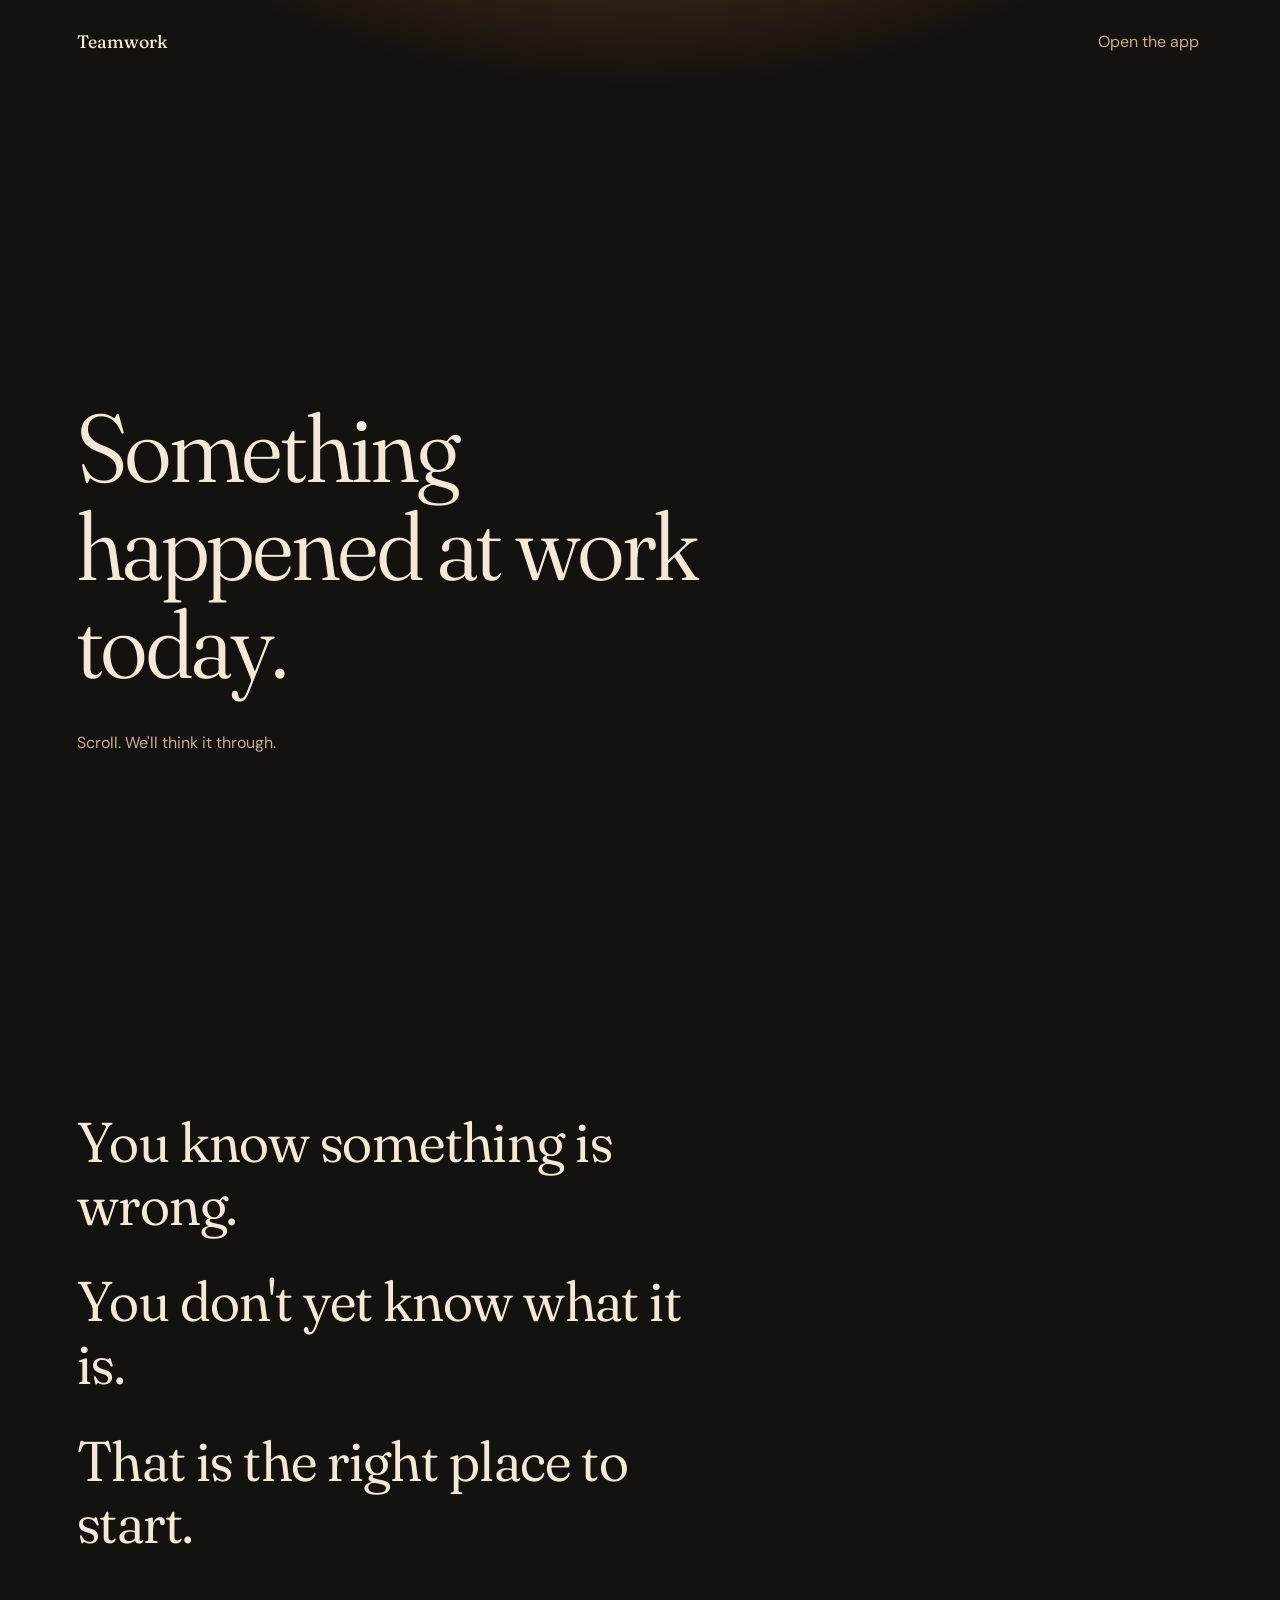
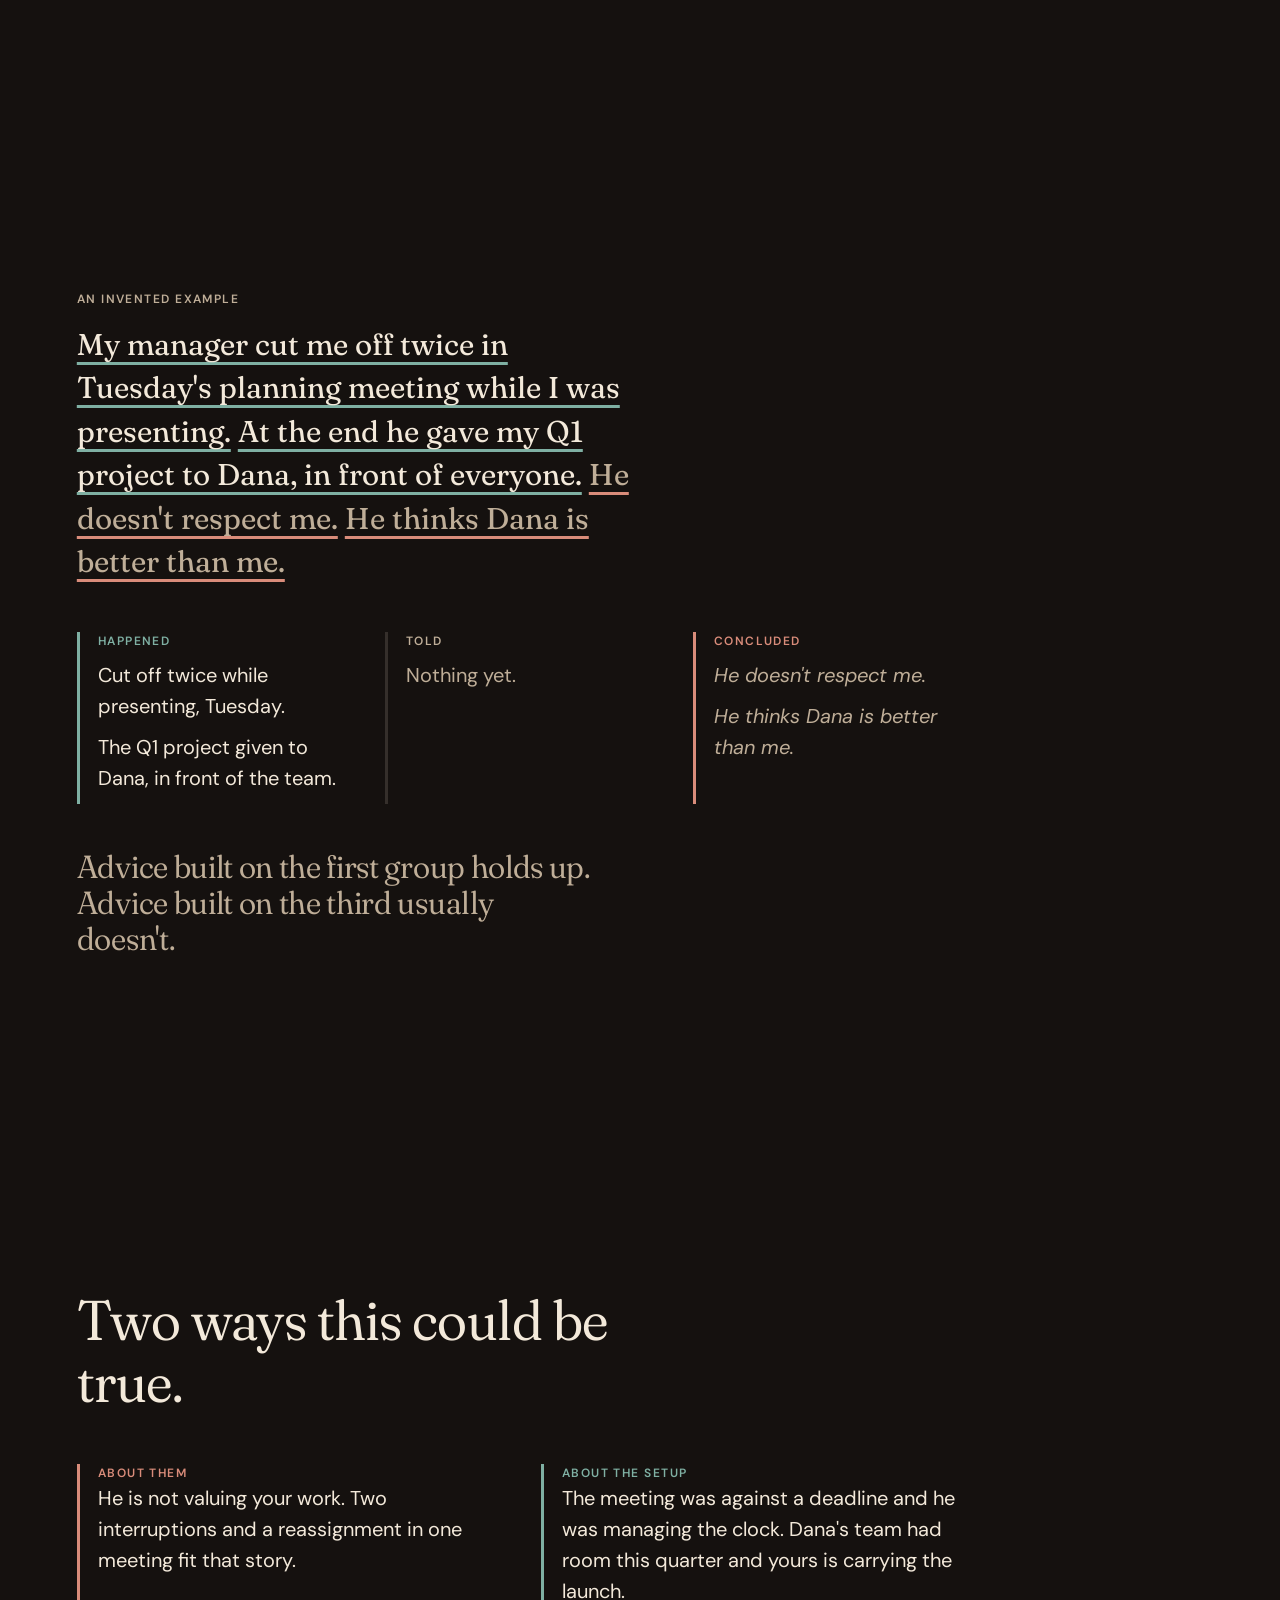
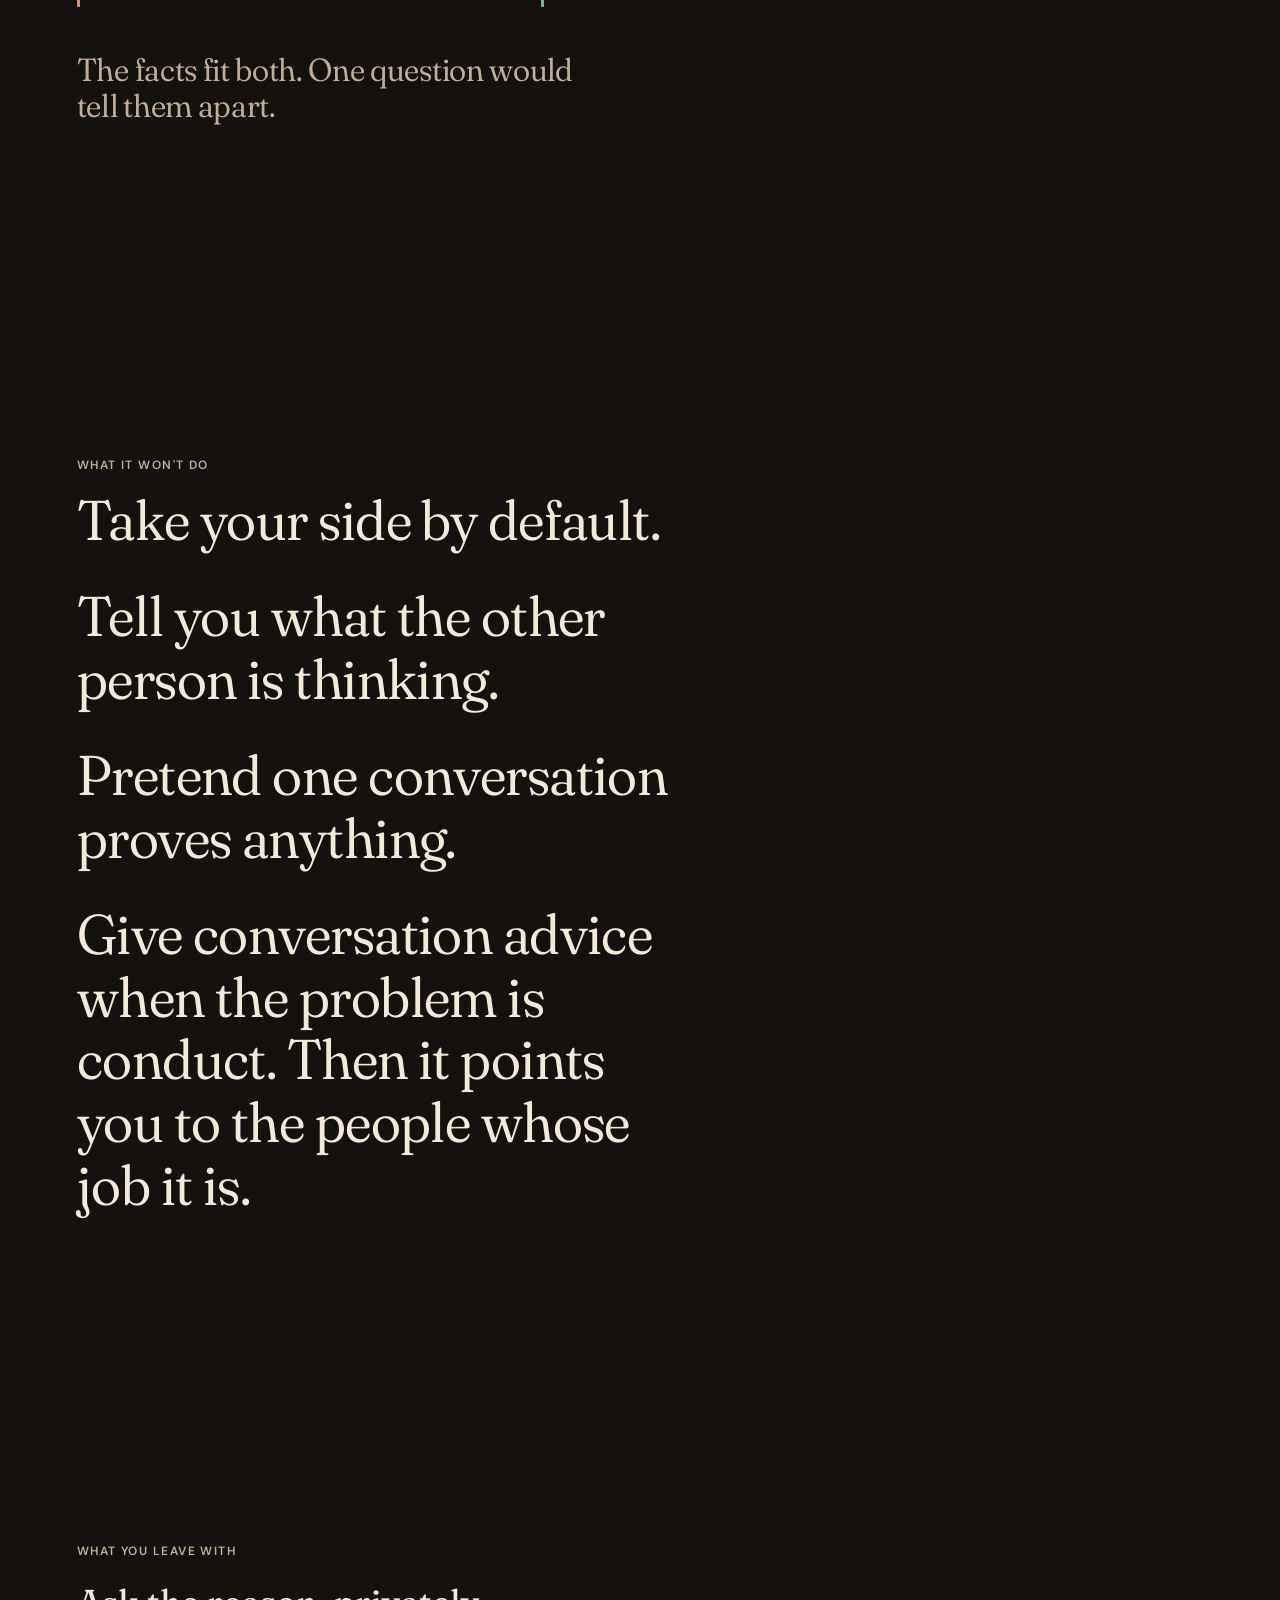
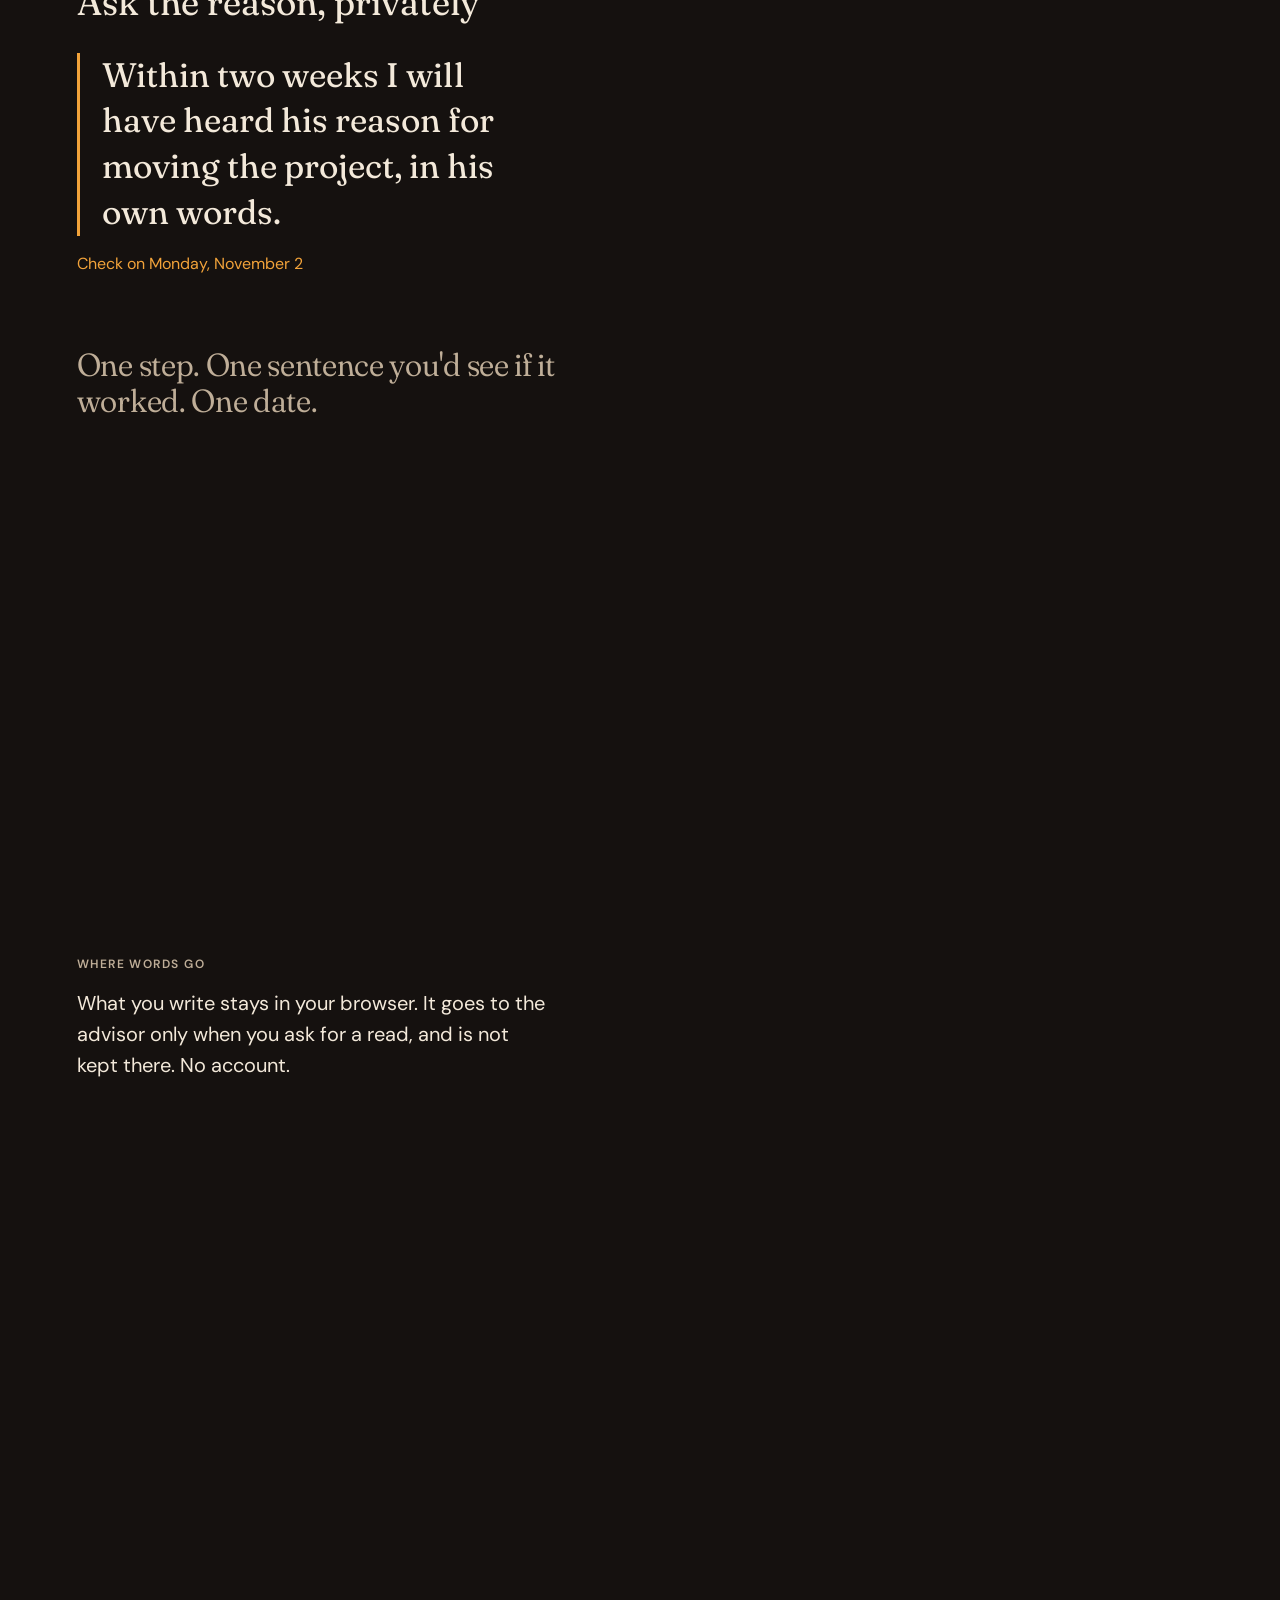
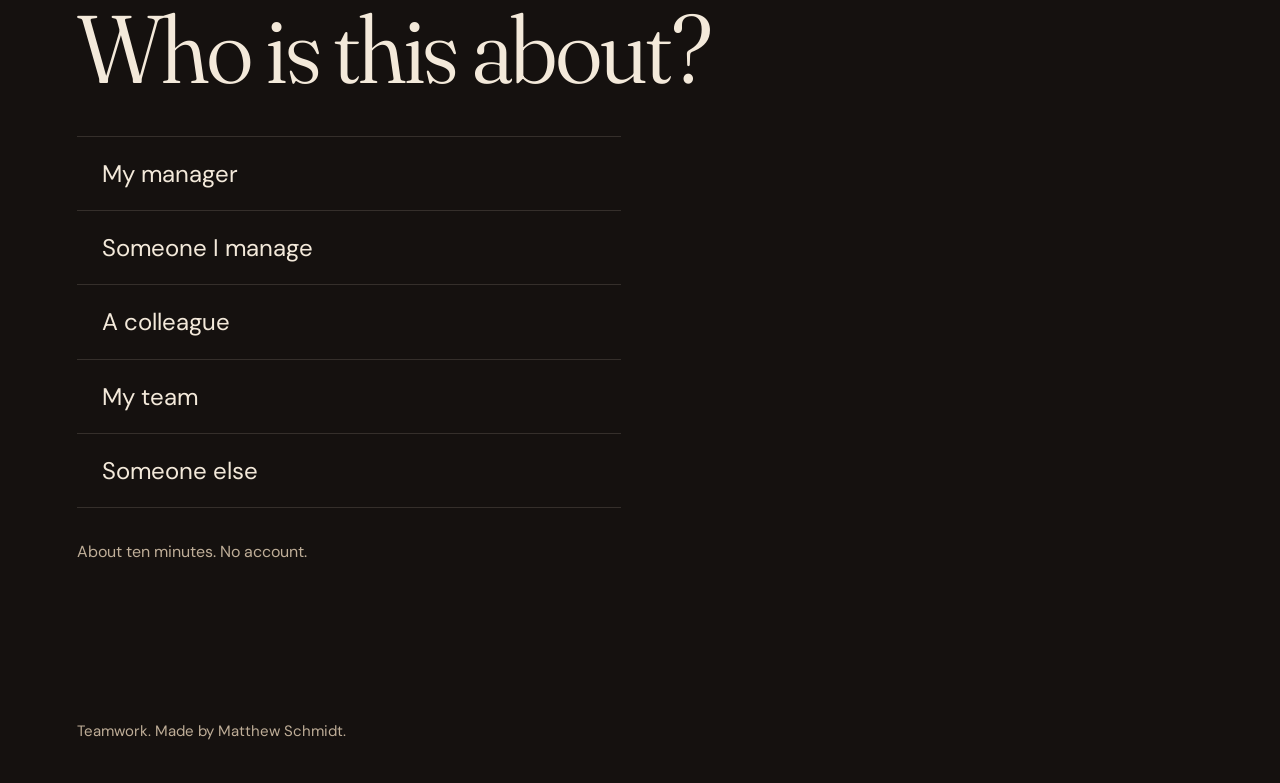
==== site/index.html @ 3b78315d "The site: a dark room, one lamp, and the light comes toward you site/index.html, css/site.css and js" ====
<!doctype html>
<html lang="en">
<head>
<meta charset="utf-8">
<meta name="viewport" content="width=device-width, initial-scale=1">
<title>Teamwork</title>
<meta name="description" content="Something happened at work today. Teamwork helps you see what happened as separate from what you concluded, hold two explanations, and leave with one step and one sentence to check later.">
<meta name="theme-color" content="#15110F">
<meta name="color-scheme" content="dark">
<link rel="canonical" href="https://teamwork-production.up.railway.app/">
<meta property="og:type" content="website">
<meta property="og:title" content="Teamwork">
<meta property="og:description" content="Think through a difficult situation with someone at work. One step, one sentence you'd see if it worked, one date.">
<meta property="og:site_name" content="Teamwork">
<meta name="twitter:card" content="summary">
<link rel="icon" href="/favicon.svg" type="image/svg+xml">
<link rel="preconnect" href="https://fonts.googleapis.com">
<link rel="preconnect" href="https://fonts.gstatic.com" crossorigin>
<link rel="stylesheet" href="https://fonts.googleapis.com/css2?family=Fraunces:ital,opsz,wght,SOFT@0,9..144,300..600,0..100;1,9..144,300..600,0..100&family=DM+Sans:opsz,wght@9..40,400..600&display=swap">
<link rel="stylesheet" href="/css/site.css">
<script type="application/ld+json">
{"@context":"https://schema.org","@type":"WebApplication","name":"Teamwork","applicationCategory":"BusinessApplication","operatingSystem":"Web","description":"An evidence-first advisor for difficult situations with people at work.","offers":{"@type":"Offer","price":"0","priceCurrency":"USD"}}
</script>
</head>
<body>
<div class="lamp" aria-hidden="true"></div>
<a class="skip" href="#start">Skip to the start</a>

<header class="top">
  <a class="mark" href="/">Teamwork</a>
  <a class="open" href="/app/">Open the app</a>
</header>

<main>
  <section class="scene arrival" id="arrival">
    <h1 class="big reveal">Something happened at work today.</h1>
    <p class="quiet reveal">Scroll. We'll think it through.</p>
  </section>

  <section class="scene named" aria-labelledby="named-1">
    <p class="line reveal" id="named-1">You know something is wrong.</p>
    <p class="line reveal">You don't yet know what it is.</p>
    <p class="line reveal">That is the right place to start.</p>
  </section>

  <section class="scene sort" id="sort" aria-labelledby="sort-label">
    <p class="label reveal" id="sort-label">An invented example</p>
    <p class="account reveal">
      <span class="s happened">My manager cut me off twice in Tuesday's planning meeting while I was presenting.</span>
      <span class="s happened">At the end he gave my Q1 project to Dana, in front of everyone.</span>
      <span class="s concluded">He doesn't respect me.</span>
      <span class="s concluded">He thinks Dana is better than me.</span>
    </p>
    <div class="blocks">
      <div class="block happened reveal">
        <p class="label sage">Happened</p>
        <p>Cut off twice while presenting, Tuesday.</p>
        <p>The Q1 project given to Dana, in front of the team.</p>
      </div>
      <div class="block told reveal">
        <p class="label">Told</p>
        <p class="muted">Nothing yet.</p>
      </div>
      <div class="block concluded reveal">
        <p class="label rose">Concluded</p>
        <p class="muted"><em>He doesn't respect me.</em></p>
        <p class="muted"><em>He thinks Dana is better than me.</em></p>
      </div>
    </div>
    <p class="line small reveal">Advice built on the first group holds up. Advice built on the third usually doesn't.</p>
  </section>

  <section class="scene two" aria-labelledby="two-title">
    <h2 class="line reveal" id="two-title">Two ways this could be true.</h2>
    <div class="panels">
      <div class="panel rose reveal">
        <p class="label rose">About them</p>
        <p>He is not valuing your work. Two interruptions and a reassignment in one meeting fit that story.</p>
      </div>
      <div class="panel sage reveal">
        <p class="label sage">About the setup</p>
        <p>The meeting was against a deadline and he was managing the clock. Dana's team had room this quarter and yours is carrying the launch.</p>
      </div>
    </div>
    <p class="line small reveal">The facts fit both. One question would tell them apart.</p>
  </section>

  <section class="scene wont" aria-labelledby="wont-title">
    <h2 class="label reveal" id="wont-title">What it won't do</h2>
    <p class="line reveal">Take your side by default.</p>
    <p class="line reveal">Tell you what the other person is thinking.</p>
    <p class="line reveal">Pretend one conversation proves anything.</p>
    <p class="line reveal">Give conversation advice when the problem is conduct. Then it points you to the people whose job it is.</p>
  </section>

  <section class="scene leave" aria-labelledby="leave-title">
    <h2 class="label reveal" id="leave-title">What you leave with</h2>
    <p class="step reveal">Ask the reason, privately</p>
    <blockquote class="quote reveal"><p>Within two weeks I will have heard his reason for moving the project, in his own words.</p></blockquote>
    <p class="date reveal">Check on Monday, November 2</p>
    <p class="line small reveal">One step. One sentence you'd see if it worked. One date.</p>
  </section>

  <section class="scene words" aria-labelledby="words-title">
    <h2 class="label reveal" id="words-title">Where words go</h2>
    <p class="body reveal">What you write stays in your browser. It goes to the advisor only when you ask for a read, and is not kept there. No account.</p>
  </section>

  <section class="scene start" id="start" aria-labelledby="start-title">
    <h2 class="big reveal" id="start-title">Who is this about?</h2>
    <ul class="rows reveal">
      <li><a class="row" href="/app/?who=manager">My manager</a></li>
      <li><a class="row" href="/app/?who=report">Someone I manage</a></li>
      <li><a class="row" href="/app/?who=colleague">A colleague</a></li>
      <li><a class="row" href="/app/?who=team">My team</a></li>
      <li><a class="row" href="/app/?who=other">Someone else</a></li>
    </ul>
    <p class="quiet reveal">About ten minutes. No account.</p>
  </section>
</main>

<footer class="foot">
  <p>Teamwork. Made by Matthew Schmidt.</p>
</footer>
<script src="/js/site.js" defer></script>
</body>
</html>
---- css/site.css ----
/* The Teamwork site. A dark room, one lamp, and the light comes toward you as you scroll. */

:root {
  --ground: #15110F;
  --text: #F3E9DA;
  --text-2: #BFAE98;
  --hair: rgba(243, 233, 218, 0.14);
  --amber: #F2A33A;
  --sage: #7FB0A3;
  --rose: #D98C7A;
  --pool: #3A2D22;
  --pool-alpha: rgba(242, 163, 58, 0.18);
  --serif: "Fraunces", "Iowan Old Style", "Palatino", Georgia, serif;
  --sans: "DM Sans", -apple-system, "Segoe UI", Helvetica, Arial, sans-serif;
  --gutter: clamp(20px, 6vw, 120px);
  --measure: 26ch;
  --ease: cubic-bezier(0.2, 0.7, 0.2, 1);
  --progress: 0; /* 0 at arrival, 1 at the start section; set by js/site.js */
}

* { box-sizing: border-box; }
html { background: var(--ground); scroll-behavior: smooth; -webkit-text-size-adjust: 100%; }
body { margin: 0; color: var(--text); background: var(--ground); font-family: var(--sans); font-size: 18px; line-height: 1.55; -webkit-font-smoothing: antialiased; }
@media (min-width: 60rem) { body { font-size: 20px; } }

/* The lamp. Size and warmth follow --progress. It switches on at load. */
.lamp {
  position: fixed; inset: 0; z-index: 0; pointer-events: none;
  background: radial-gradient(
    calc(52rem + 60rem * var(--progress)) calc(30rem + 34rem * var(--progress)) at 50% calc(-16rem + 4rem * var(--progress)),
    var(--pool) 0%, var(--pool-alpha) 40%, transparent 72%);
  opacity: 0; animation: switch-on 1600ms var(--ease) 200ms forwards;
}
@keyframes switch-on { to { opacity: 1; } }

.skip { position: absolute; left: -999px; top: 16px; background: var(--text); color: var(--ground); padding: 8px 16px; border-radius: 6px; z-index: 10; }
.skip:focus { left: 16px; }

.top { position: absolute; top: 0; left: 0; right: 0; z-index: 2; display: flex; justify-content: space-between; align-items: center; padding: 20px var(--gutter); }
.mark { font-family: var(--serif); font-variation-settings: "opsz" 36, "SOFT" 50; font-weight: 450; font-size: 18px; color: var(--text); text-decoration: none; }
.open { color: var(--text-2); text-decoration: none; font-size: 16px; min-height: 44px; display: inline-flex; align-items: center; padding: 0 4px; }
.open:hover { color: var(--amber); }
:is(a, button):focus-visible { outline: 2px solid var(--amber); outline-offset: 4px; }

main { position: relative; z-index: 1; }
.scene { min-height: 92vh; display: flex; flex-direction: column; justify-content: center; padding: 18vh var(--gutter) 10vh; }
.arrival { min-height: 100vh; justify-content: flex-end; padding-bottom: 16vh; }
.start { min-height: 100vh; }

/* Type: the big line, the section line, the account, the body. */
.big { font-family: var(--serif); font-variation-settings: "opsz" 144, "SOFT" 50; font-weight: 340; font-size: clamp(44px, 9vw, 96px); line-height: 1.02; letter-spacing: -0.015em; margin: 0 0 0.4em; max-width: 12ch; }
.line { font-family: var(--serif); font-variation-settings: "opsz" 72, "SOFT" 50; font-weight: 360; font-size: clamp(30px, 4.6vw, 56px); line-height: 1.12; letter-spacing: -0.01em; margin: 0 0 0.6em; max-width: 18ch; }
h2.line { margin-bottom: 0.9em; }
.line.small { font-size: clamp(22px, 2.6vw, 32px); color: var(--text-2); margin-top: 1.4em; max-width: 26ch; }
.label { font-family: var(--sans); font-size: 12px; letter-spacing: 0.12em; text-transform: uppercase; font-weight: 600; color: var(--text-2); margin: 0 0 1.2em; }
.label.sage { color: var(--sage); } .label.rose { color: var(--rose); }
.quiet { color: var(--text-2); font-size: 16px; margin: 0; }
.body { max-width: 34ch; margin: 0; color: var(--text); }
.muted { color: var(--text-2); }

/* The set piece: the account, then its sentences take their colour, then the blocks. */
.account { font-family: var(--serif); font-variation-settings: "opsz" 36, "SOFT" 50; font-size: clamp(22px, 2.8vw, 30px); line-height: 1.45; max-width: 30ch; margin: 0 0 1.6em; }
.account .s { text-decoration: underline; text-decoration-thickness: 3px; text-underline-offset: 7px; text-decoration-color: transparent; transition: text-decoration-color 400ms var(--ease), color 400ms var(--ease); }
.sort.lit .s.happened { text-decoration-color: var(--sage); }
.sort.lit .s.concluded { text-decoration-color: var(--rose); color: var(--text-2); }
.sort.lit .s:nth-child(1) { transition-delay: 100ms; } .sort.lit .s:nth-child(2) { transition-delay: 260ms; }
.sort.lit .s:nth-child(3) { transition-delay: 420ms; } .sort.lit .s:nth-child(4) { transition-delay: 580ms; }
.blocks { display: grid; gap: 28px; grid-template-columns: 1fr; max-width: 56rem; }
@media (min-width: 60rem) { .blocks { grid-template-columns: 1fr 1fr 1fr; } }
.block { border-left: 3px solid var(--hair); padding-left: 18px; }
.block.happened { border-left-color: var(--sage); } .block.concluded { border-left-color: var(--rose); }
.block p { margin: 0 0 0.5em; }
.block .label { margin-bottom: 0.8em; }
.blocks .reveal { transition-delay: 900ms; }
.blocks .reveal:nth-child(2) { transition-delay: 1050ms; } .blocks .reveal:nth-child(3) { transition-delay: 1200ms; }

/* Two readings */
.panels { display: grid; gap: 32px; grid-template-columns: 1fr; max-width: 56rem; }
@media (min-width: 60rem) { .panels { grid-template-columns: 1fr 1fr; } }
.panel { border-left: 3px solid var(--hair); padding-left: 18px; }
.panel.sage { border-left-color: var(--sage); } .panel.rose { border-left-color: var(--rose); }
.panel p { margin: 0; max-width: 30ch; }
.panels .reveal:nth-child(2) { transition-delay: 180ms; }

/* What you leave with */
.step { font-family: var(--serif); font-variation-settings: "opsz" 48, "SOFT" 50; font-size: clamp(26px, 3.2vw, 36px); margin: 0 0 0.6em; }
.quote { margin: 0 0 0.8em; padding-left: 22px; border-left: 3px solid var(--amber); max-width: 30ch; }
.quote p { font-family: var(--serif); font-variation-settings: "opsz" 36, "SOFT" 50; font-size: clamp(24px, 3vw, 34px); line-height: 1.35; margin: 0; }
.date { color: var(--amber); font-size: 16px; margin: 0 0 1.6em; }

/* The start: the app's first question, with the answers as the way in. */
.rows { list-style: none; margin: 0 0 32px; padding: 0; max-width: 34rem; border-top: 1px solid var(--hair); }
.row { display: flex; align-items: center; gap: 16px; padding: 18px 0; min-height: 60px; border-bottom: 1px solid var(--hair); color: var(--text); text-decoration: none; font-size: clamp(19px, 2.2vw, 24px); transition: color 220ms var(--ease); }
.row::before { content: ""; width: 9px; height: 9px; border-radius: 50%; background: transparent; flex: 0 0 9px; transition: background 220ms var(--ease); }
.row:hover::before, .row:focus-visible::before { background: var(--amber); }
.row:hover { color: var(--amber); }

.foot { position: relative; z-index: 1; padding: 24px var(--gutter) 40px; color: var(--text-2); font-size: 15px; }
.foot p { margin: 0; }

/* Reveals: lines arrive as they enter view. Without JavaScript, everything is simply visible. */
.js .reveal { opacity: 0; transform: translateY(14px); transition: opacity 600ms var(--ease), transform 600ms var(--ease); }
.js .reveal.in { opacity: 1; transform: none; }
.js .named .reveal:nth-child(2) { transition-delay: 90ms; } .js .named .reveal:nth-child(3) { transition-delay: 180ms; }
.js .wont .reveal:nth-child(3) { transition-delay: 90ms; } .js .wont .reveal:nth-child(4) { transition-delay: 180ms; } .js .wont .reveal:nth-child(5) { transition-delay: 270ms; }

@media (prefers-reduced-motion: reduce) {
  html { scroll-behavior: auto; }
  .lamp { animation: none; opacity: 1; --progress: 0.6; }
  .js .reveal { opacity: 1; transform: none; transition: none; }
  .account .s { transition: none; }
  .sort .s.happened { text-decoration-color: var(--sage); }
  .sort .s.concluded { text-decoration-color: var(--rose); color: var(--text-2); }
}
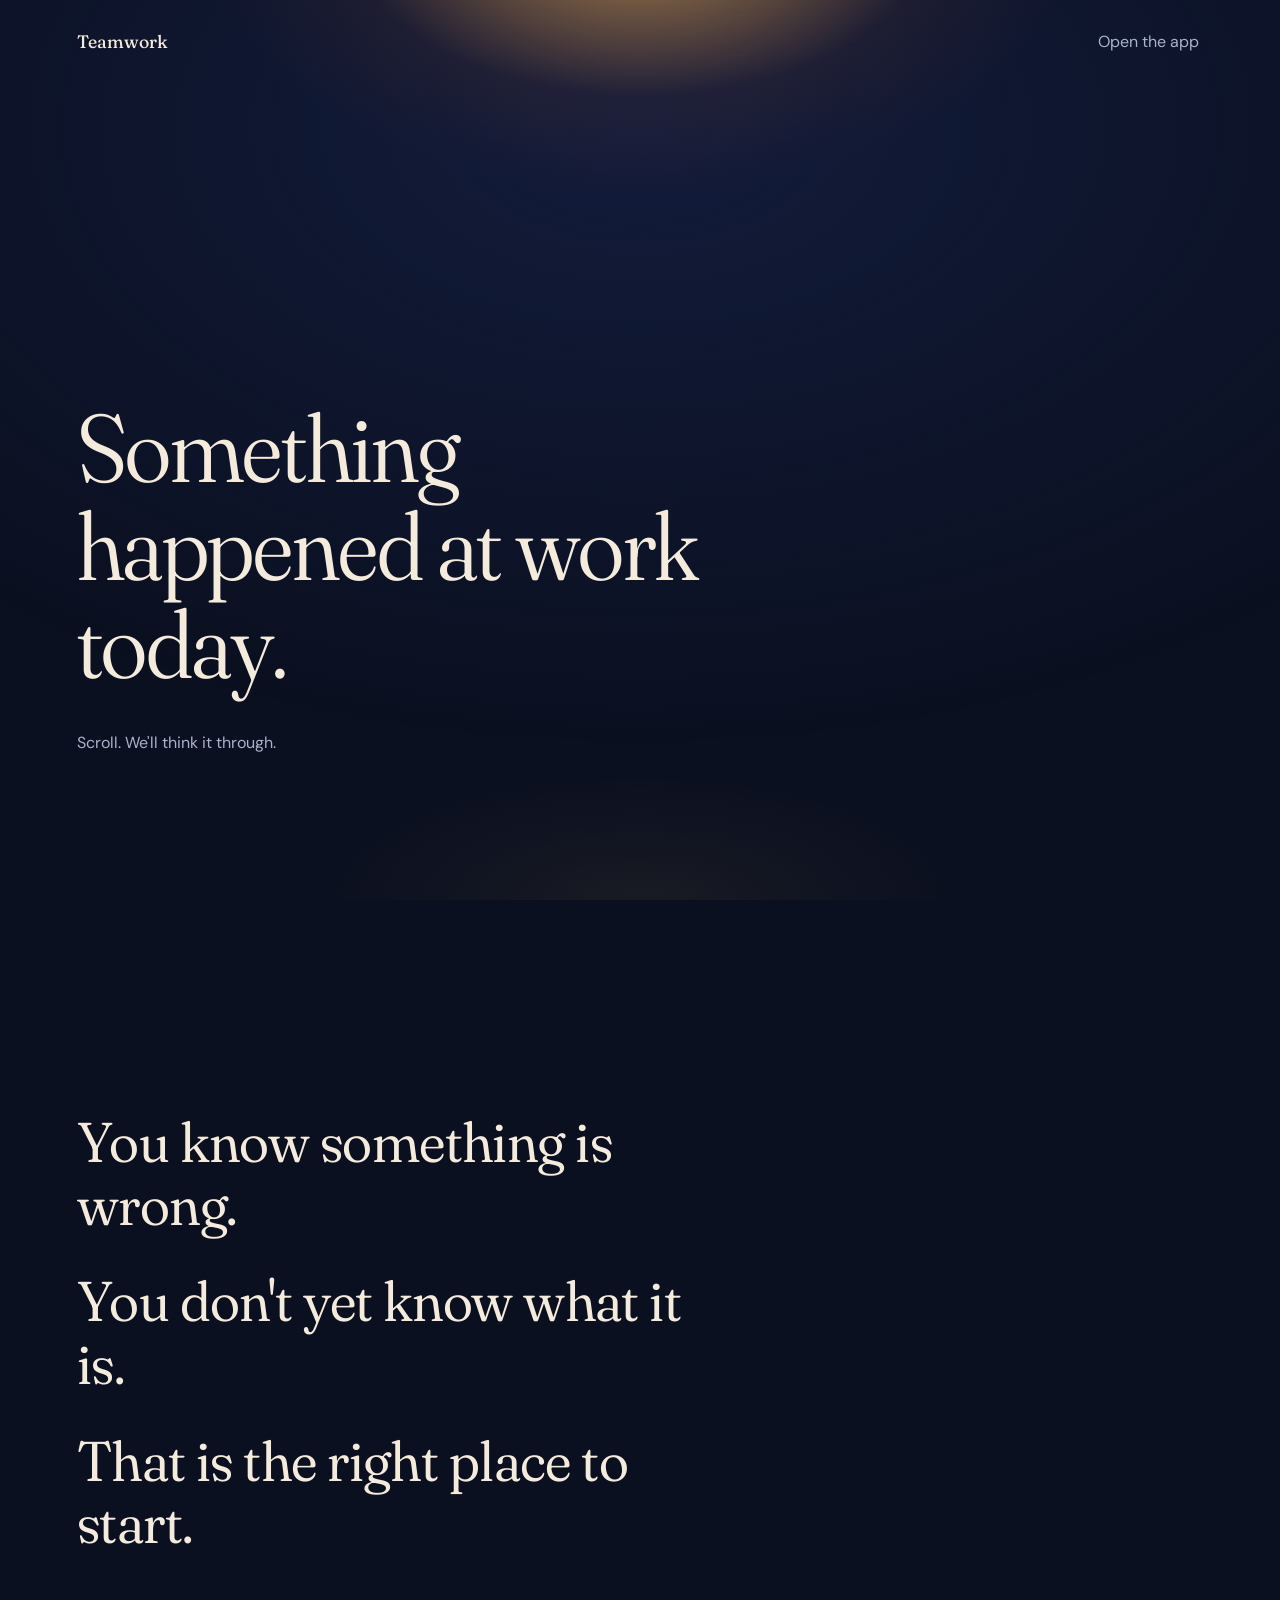
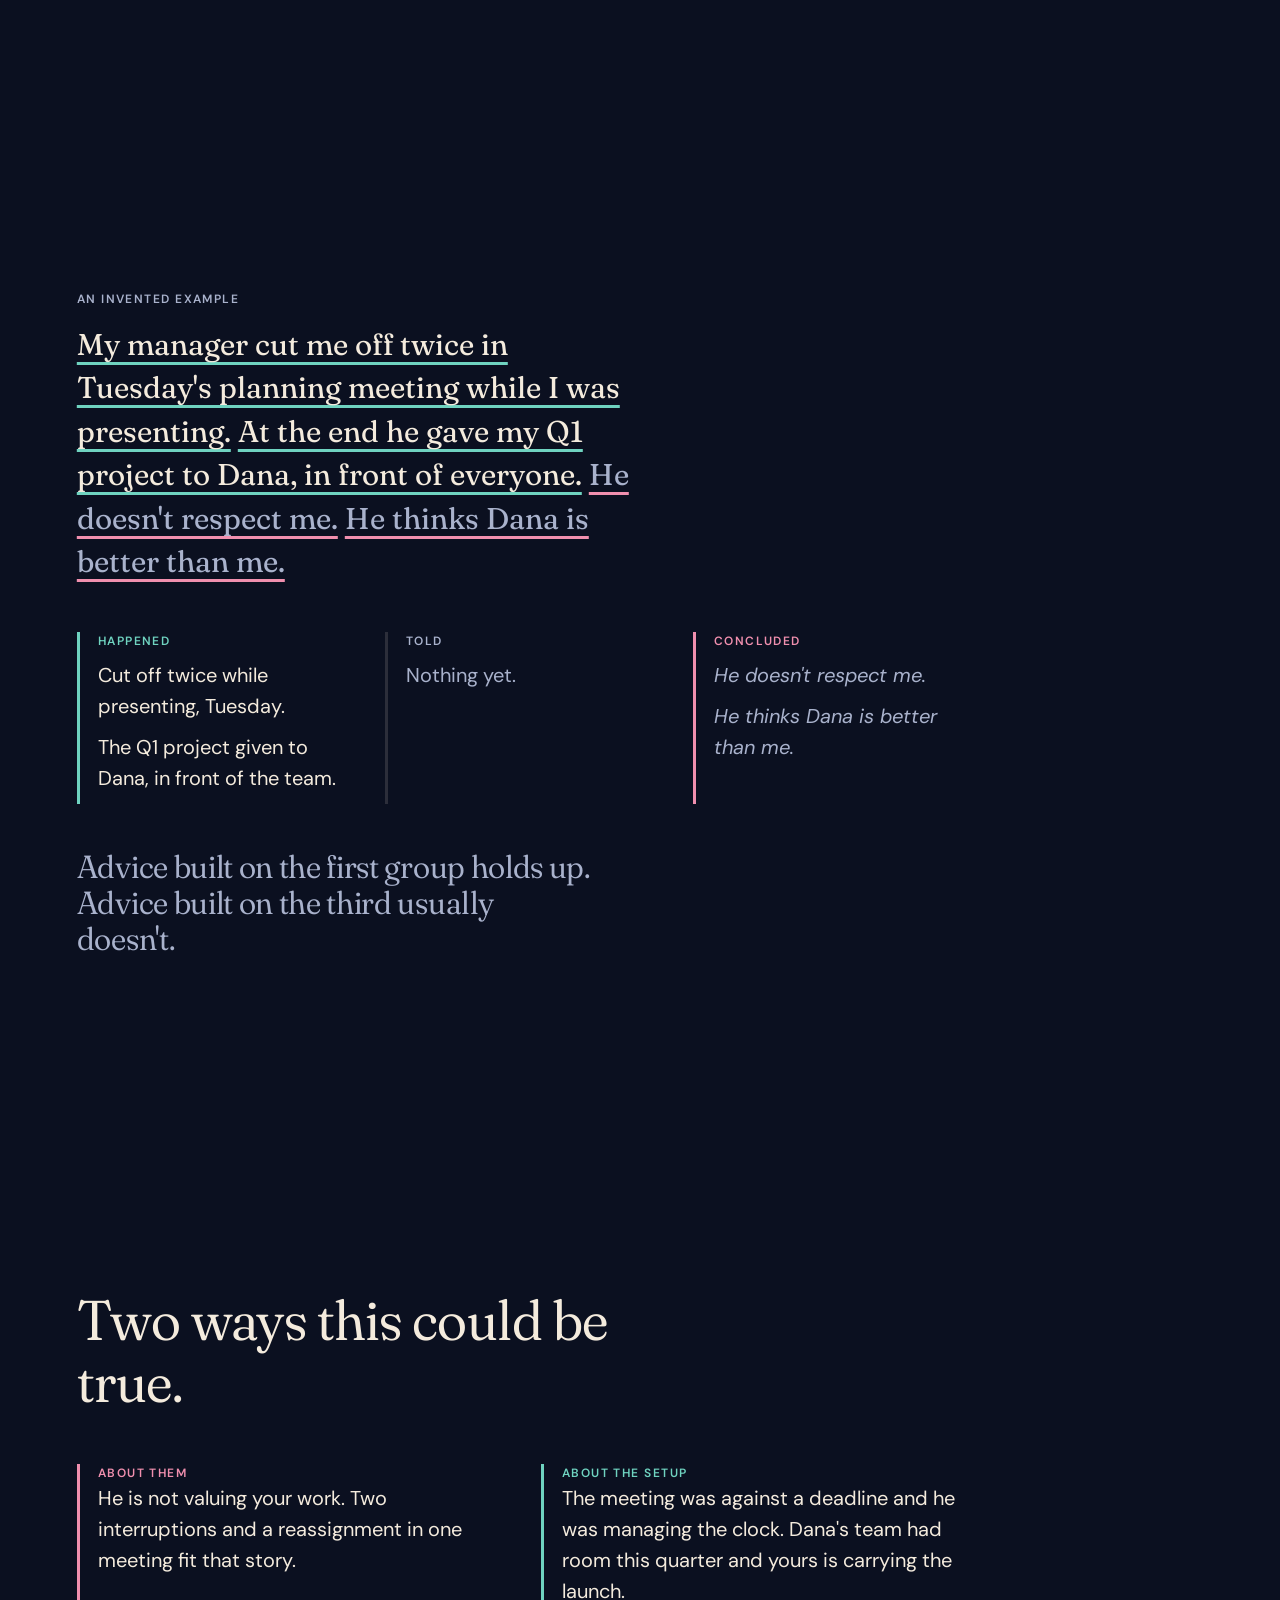
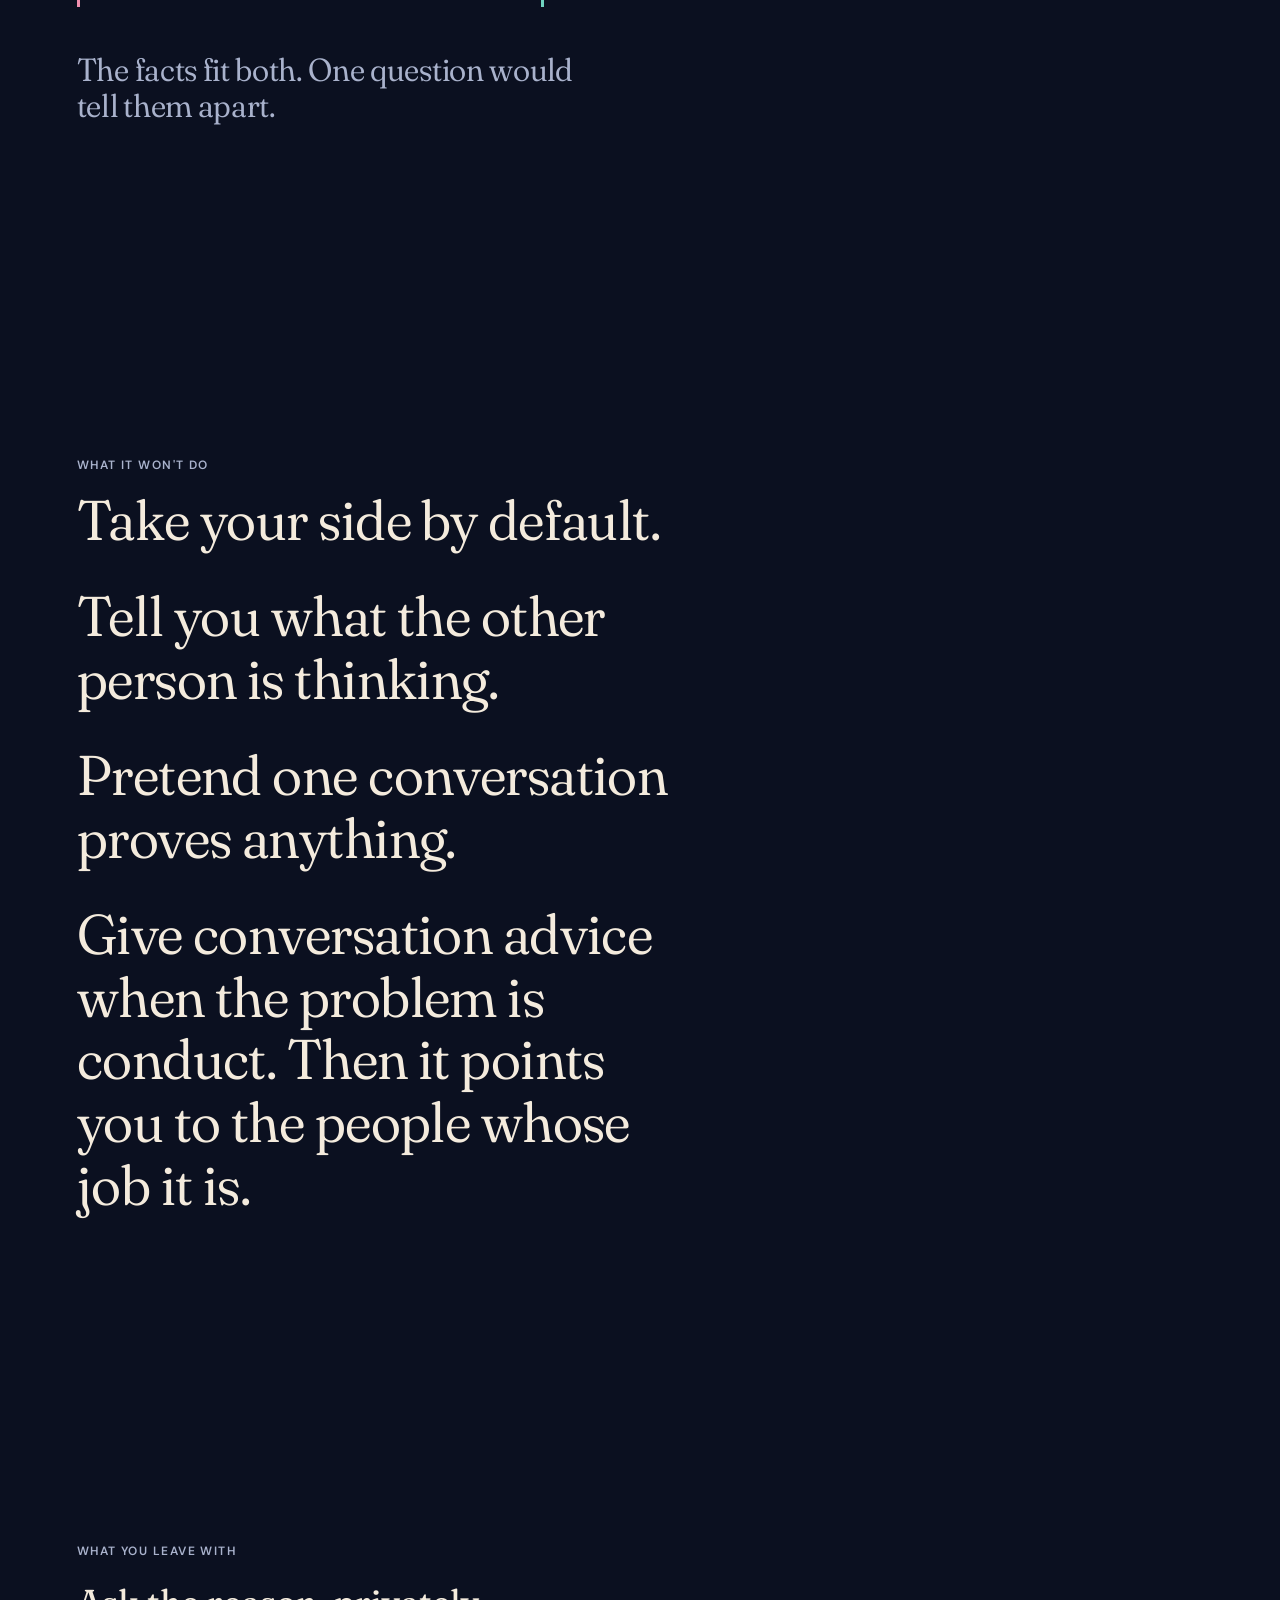
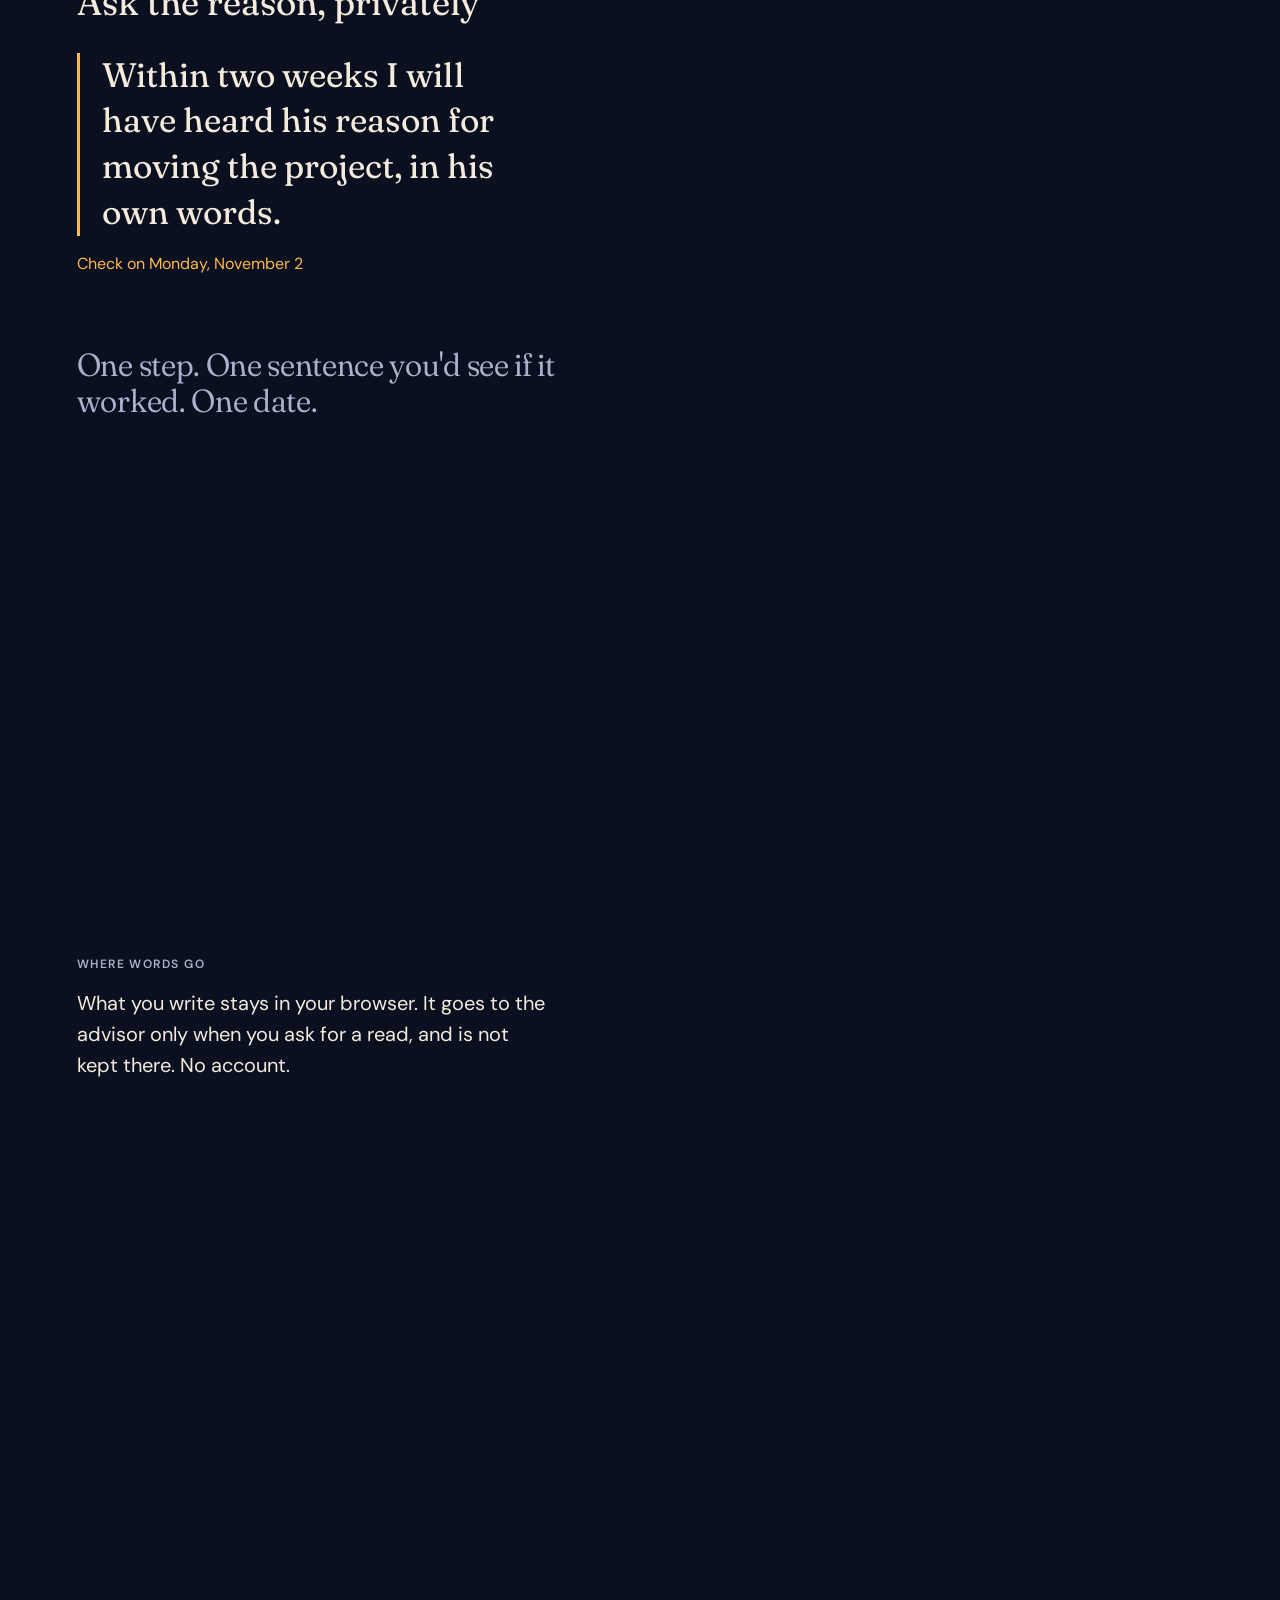
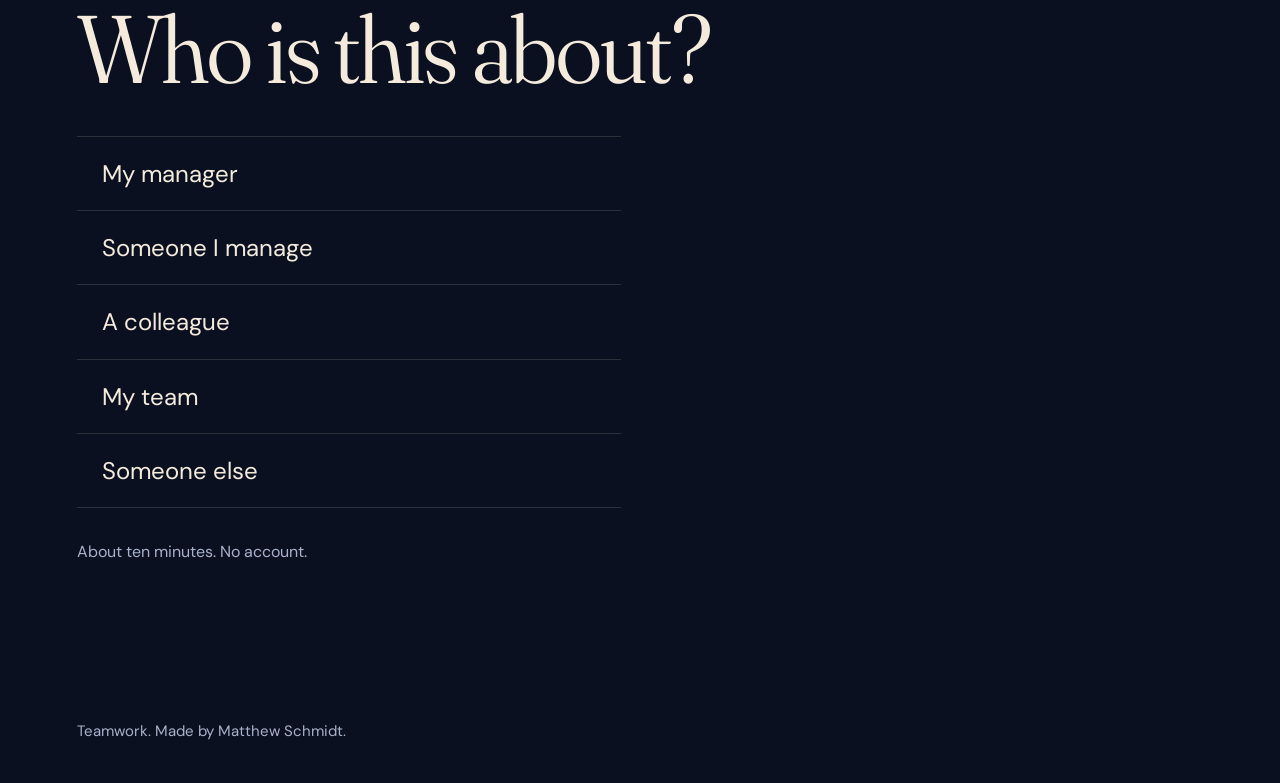
==== commit 7160235e: "Ink and ember: blue-black ground, a three-layer lamp, teal and orchid Grounds #0B1020 (site) and #11" ====
--- a/site/index.html
+++ b/site/index.html
@@ -5,9 +5,9 @@
 <meta name="viewport" content="width=device-width, initial-scale=1">
 <title>Teamwork</title>
 <meta name="description" content="Something happened at work today. Teamwork helps you see what happened as separate from what you concluded, hold two explanations, and leave with one step and one sentence to check later.">
-<meta name="theme-color" content="#15110F">
+<meta name="theme-color" content="#0B1020">
 <meta name="color-scheme" content="dark">
-<link rel="canonical" href="https://teamwork-production.up.railway.app/">
+<link rel="canonical" href="https://teamwork-production-team.up.railway.app/">
 <meta property="og:type" content="website">
 <meta property="og:title" content="Teamwork">
 <meta property="og:description" content="Think through a difficult situation with someone at work. One step, one sentence you'd see if it worked, one date.">
--- a/css/site.css
+++ b/css/site.css
@@ -1,15 +1,17 @@
 /* The Teamwork site. A dark room, one lamp, and the light comes toward you as you scroll. */
 
 :root {
-  --ground: #15110F;
-  --text: #F3E9DA;
-  --text-2: #BFAE98;
-  --hair: rgba(243, 233, 218, 0.14);
-  --amber: #F2A33A;
-  --sage: #7FB0A3;
-  --rose: #D98C7A;
-  --pool: #3A2D22;
-  --pool-alpha: rgba(242, 163, 58, 0.18);
+  --ground: #0B1020;
+  --text: #F4EBDD;
+  --text-2: #A9B2CC;
+  --hair: rgba(244, 235, 221, 0.14);
+  --amber: #FFB84D;
+  --ember: #D9622B;
+  --core: 255, 193, 94;      /* #FFC15E, the lamp's hot core */
+  --core-warm: 255, 213, 138; /* #FFD58A, where the core eases to by the end */
+  --shadow: 27, 42, 92;      /* #1B2A5C, the cool wash around the light */
+  --sage: #6FD3C0;
+  --rose: #F08FAE;
   --serif: "Fraunces", "Iowan Old Style", "Palatino", Georgia, serif;
   --sans: "DM Sans", -apple-system, "Segoe UI", Helvetica, Arial, sans-serif;
   --gutter: clamp(20px, 6vw, 120px);
@@ -23,12 +25,19 @@
 body { margin: 0; color: var(--text); background: var(--ground); font-family: var(--sans); font-size: 18px; line-height: 1.55; -webkit-font-smoothing: antialiased; }
 @media (min-width: 60rem) { body { font-size: 20px; } }
 
-/* The lamp. Size and warmth follow --progress. It switches on at load. */
+/* The lamp: a hot core, an ember mid, a cool wash, and a faint floor bounce. Size and warmth follow --progress. */
 .lamp {
   position: fixed; inset: 0; z-index: 0; pointer-events: none;
-  background: radial-gradient(
-    calc(52rem + 60rem * var(--progress)) calc(30rem + 34rem * var(--progress)) at 50% calc(-16rem + 4rem * var(--progress)),
-    var(--pool) 0%, var(--pool-alpha) 40%, transparent 72%);
+  background:
+    radial-gradient(calc(18rem + 12rem * var(--progress)) calc(10rem + 7rem * var(--progress)) at 50% -4rem,
+      rgba(var(--core), calc(0.55 * (1 - var(--progress)))) 0%, transparent 100%),
+    radial-gradient(calc(18rem + 12rem * var(--progress)) calc(10rem + 7rem * var(--progress)) at 50% -4rem,
+      rgba(var(--core-warm), calc(0.6 * var(--progress))) 0%, transparent 100%),
+    radial-gradient(calc(40rem + 34rem * var(--progress)) calc(26rem + 20rem * var(--progress)) at 50% -6rem,
+      rgba(217, 98, 43, 0.22) 0%, transparent 70%),
+    radial-gradient(calc(90rem + 30rem * var(--progress)) calc(55rem + 22rem * var(--progress)) at 50% 8rem,
+      rgba(var(--shadow), 0.45) 0%, transparent 70%),
+    radial-gradient(30rem 12rem at 50% 100%, rgba(var(--core), 0.06) 0%, transparent 70%);
   opacity: 0; animation: switch-on 1600ms var(--ease) 200ms forwards;
 }
 @keyframes switch-on { to { opacity: 1; } }
@@ -40,6 +49,7 @@
 .mark { font-family: var(--serif); font-variation-settings: "opsz" 36, "SOFT" 50; font-weight: 450; font-size: 18px; color: var(--text); text-decoration: none; }
 .open { color: var(--text-2); text-decoration: none; font-size: 16px; min-height: 44px; display: inline-flex; align-items: center; padding: 0 4px; }
 .open:hover { color: var(--amber); }
+:is(a, button):focus-visible { outline: 2px solid var(--ember); outline-offset: 4px; }
 :is(a, button):focus-visible { outline: 2px solid var(--amber); outline-offset: 4px; }
 
 main { position: relative; z-index: 1; }
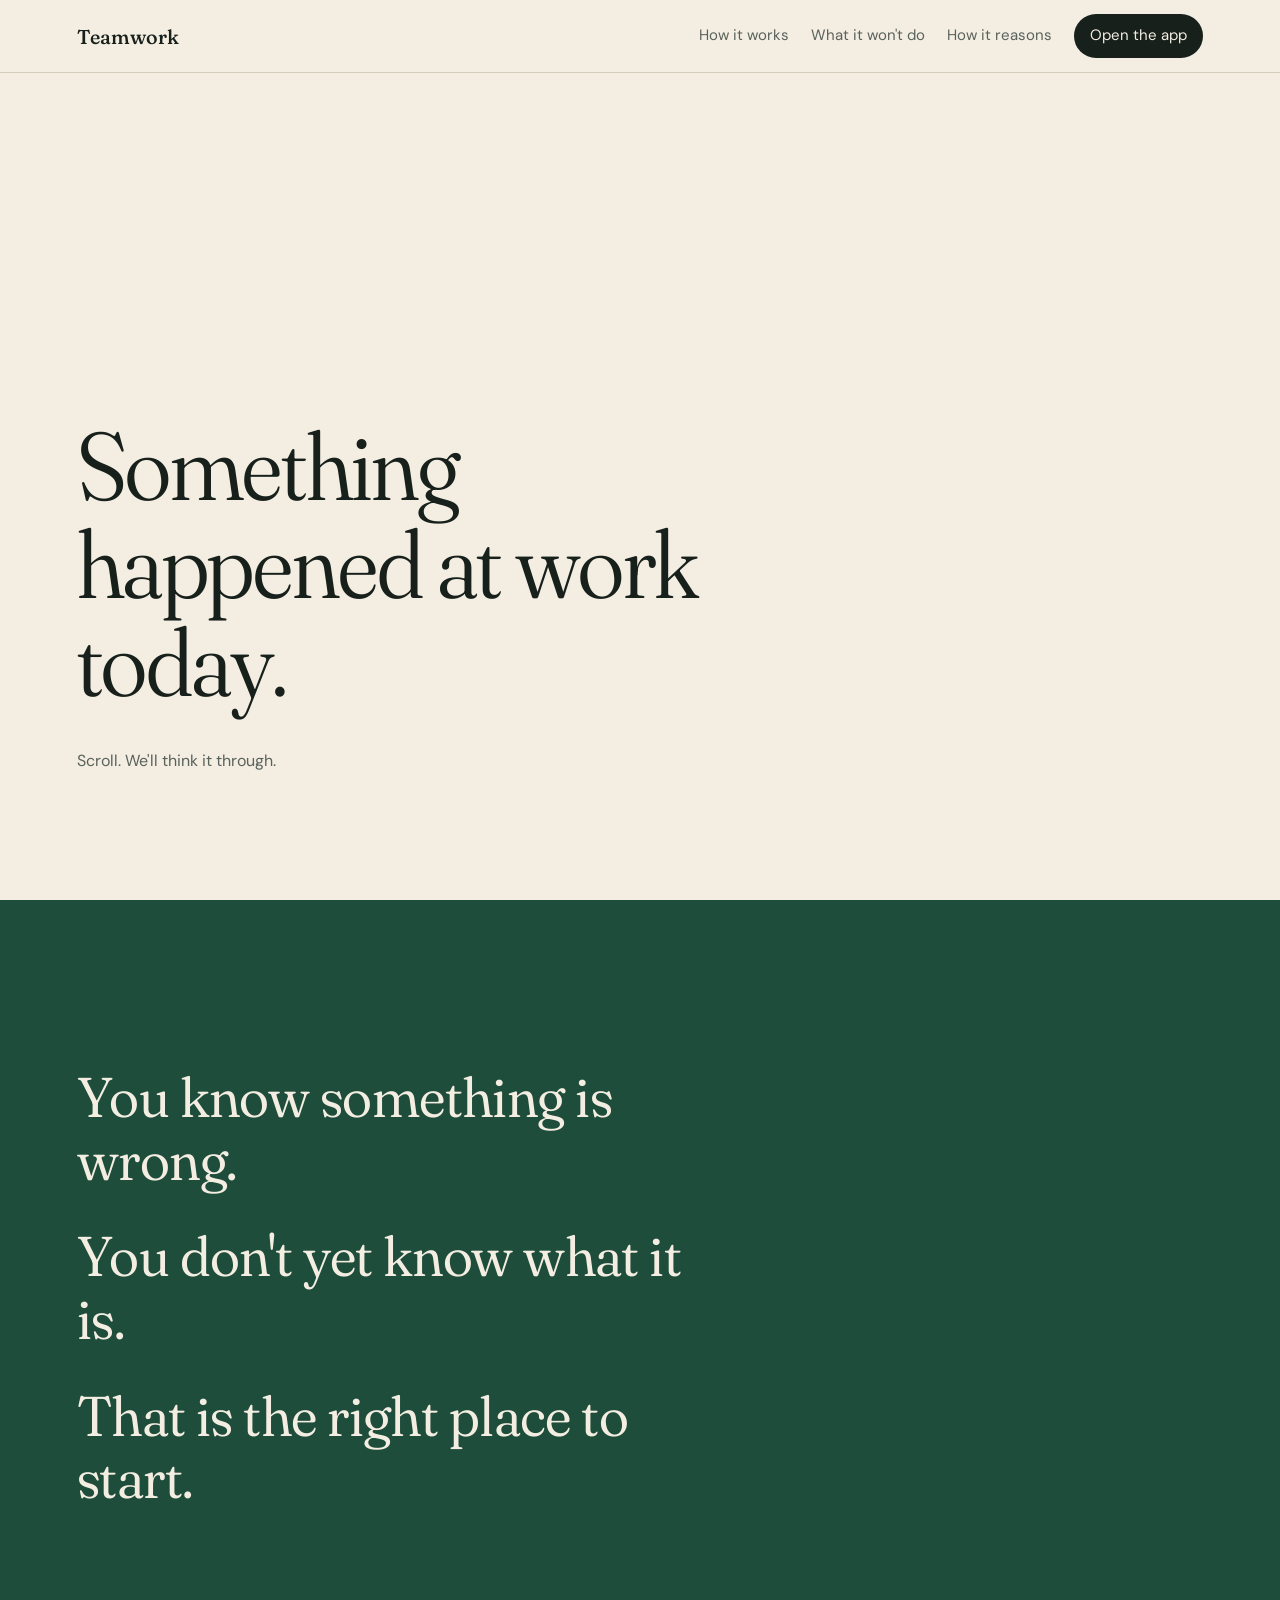
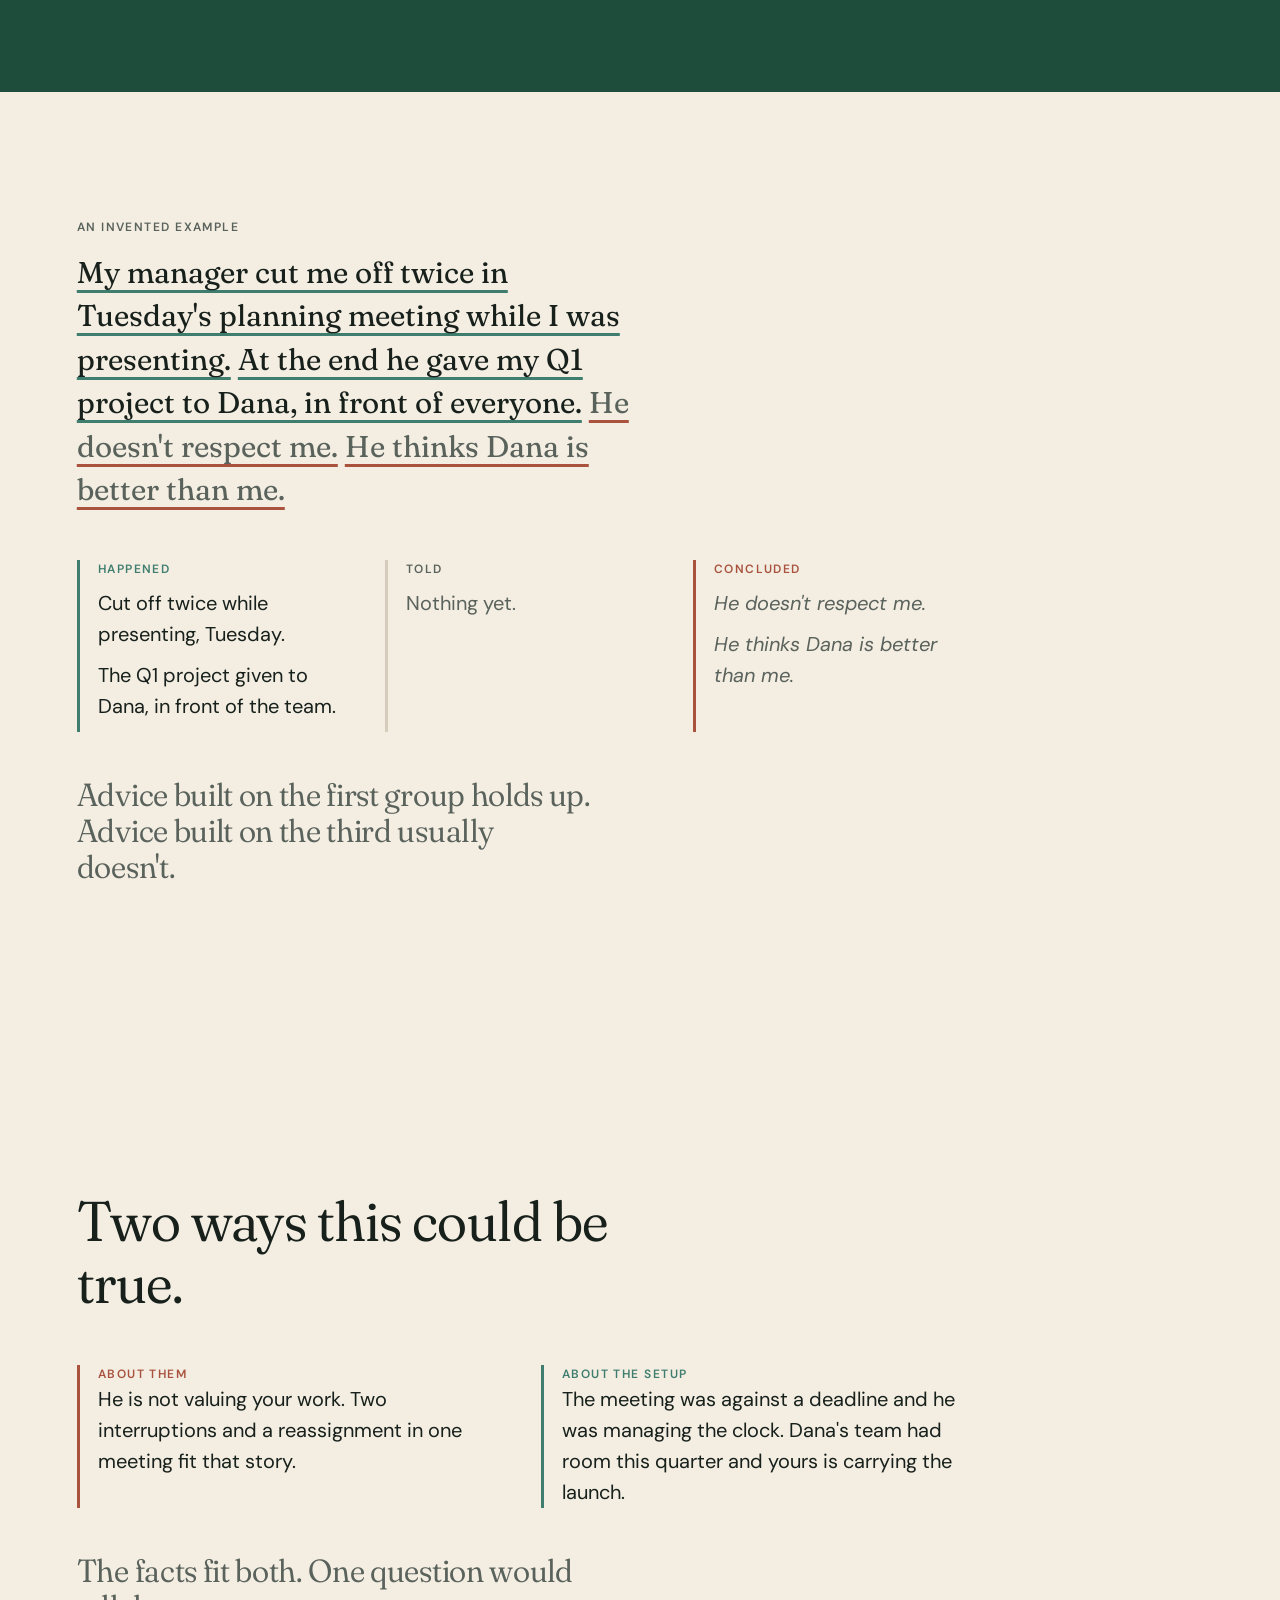
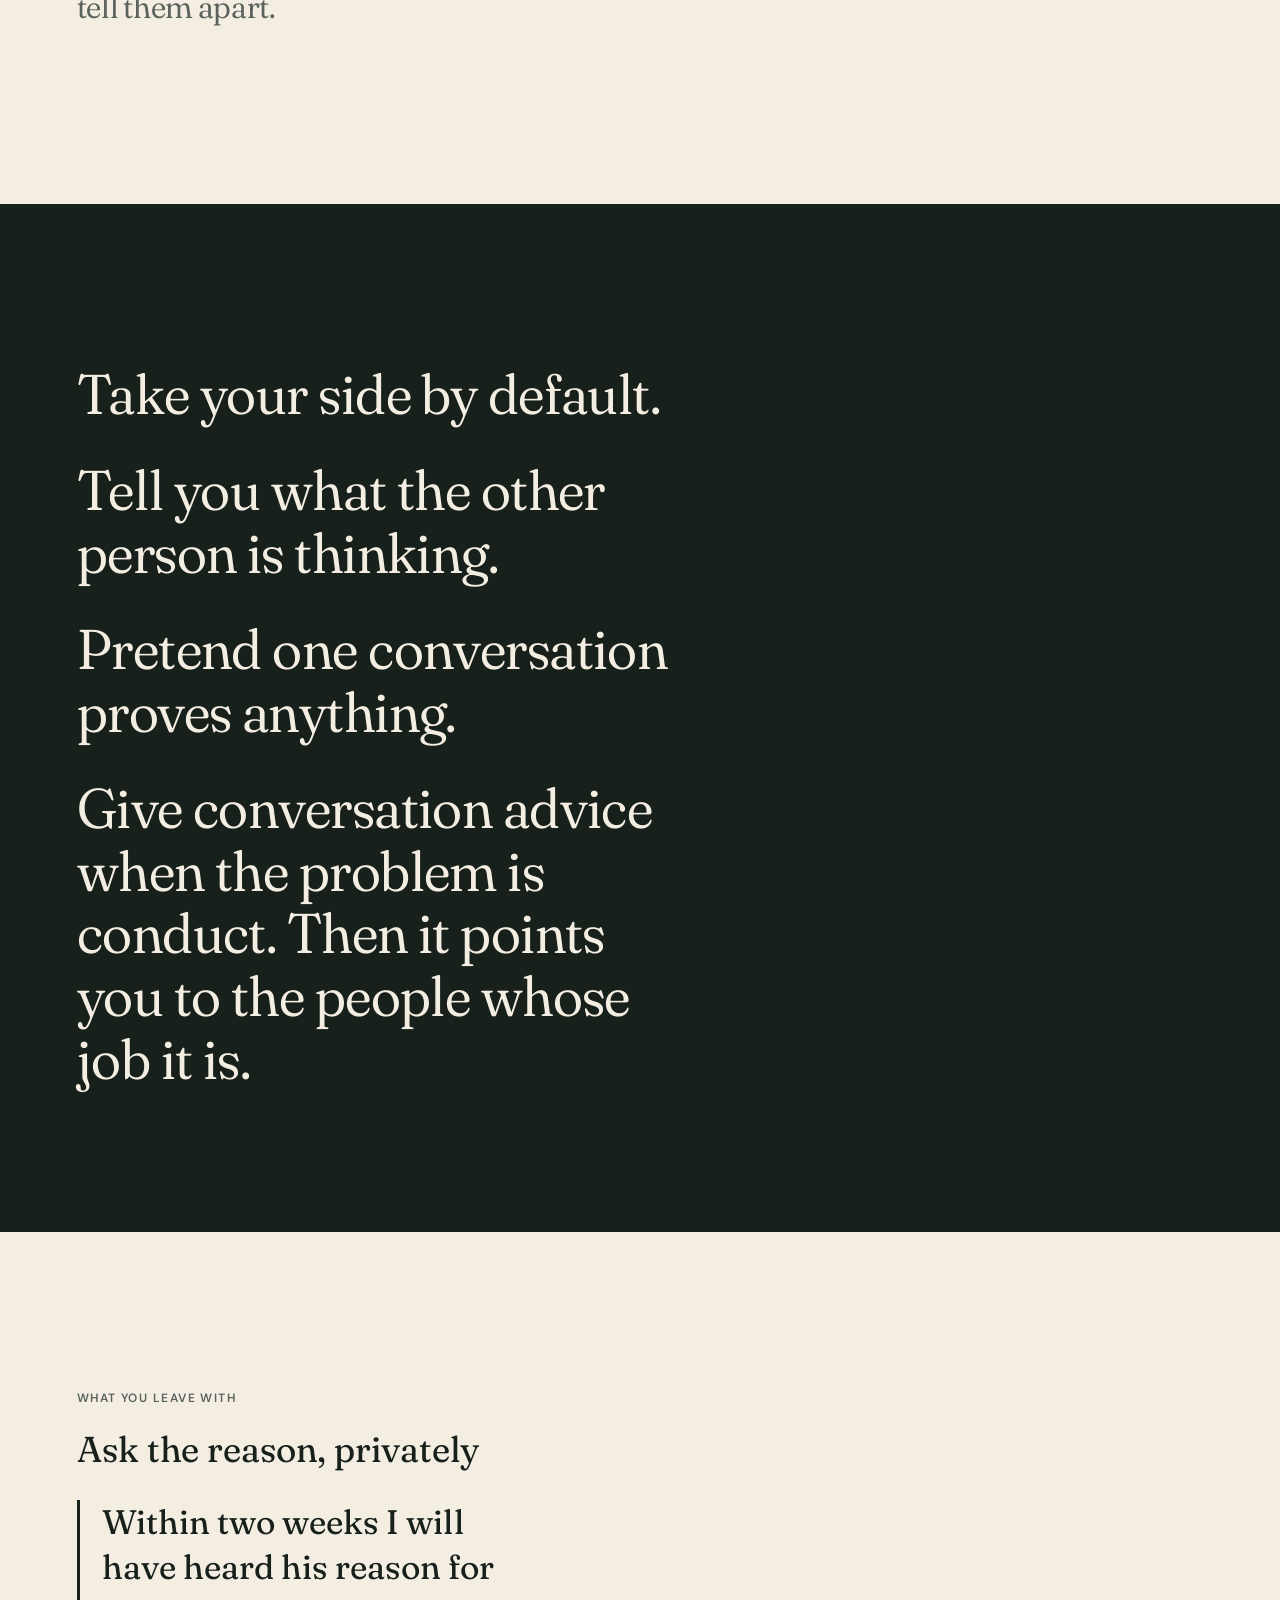
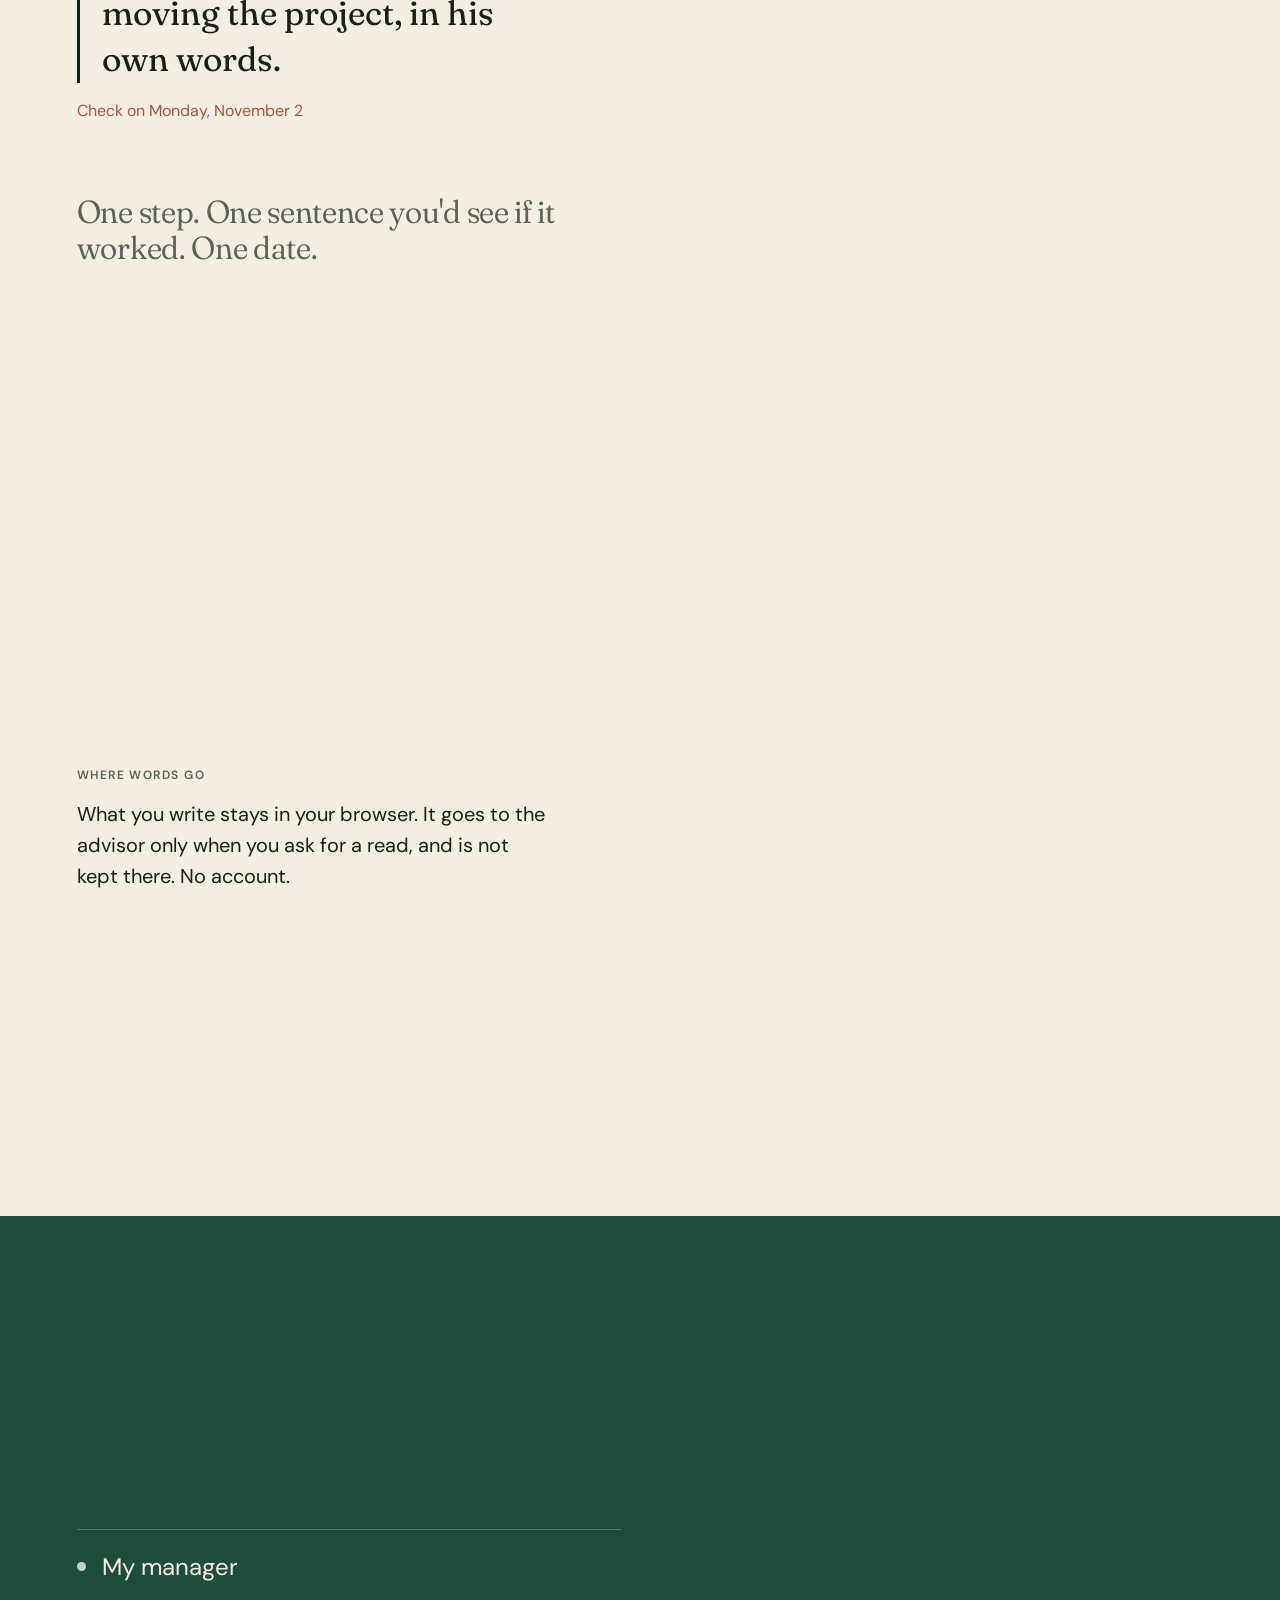
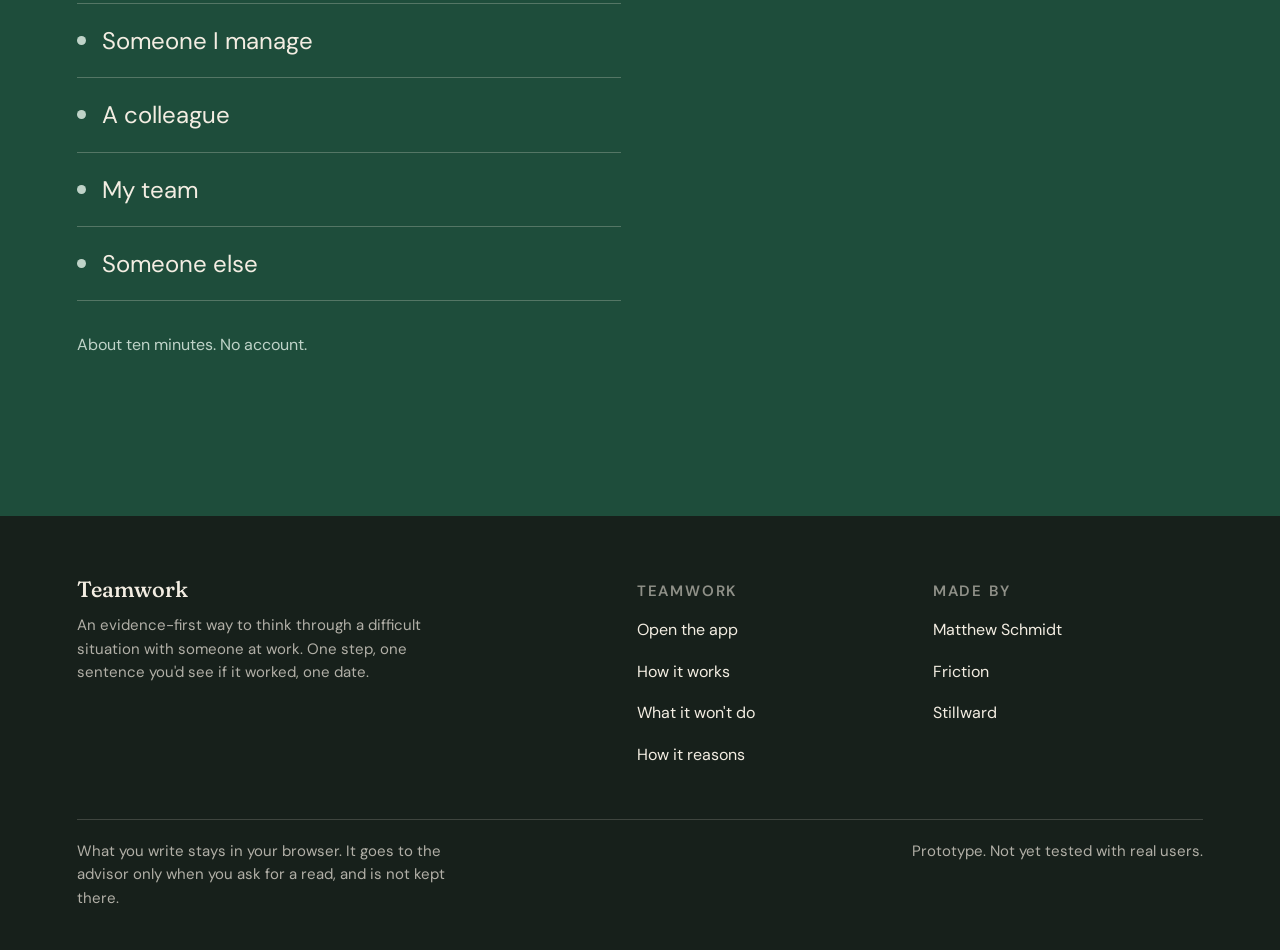
==== commit 08966fb3: "Flat and printed: no gradients, real header and footer, paper by default The glow and the dark groun" ====
--- a/site/index.html
+++ b/site/index.html
@@ -5,8 +5,8 @@
 <meta name="viewport" content="width=device-width, initial-scale=1">
 <title>Teamwork</title>
 <meta name="description" content="Something happened at work today. Teamwork helps you see what happened as separate from what you concluded, hold two explanations, and leave with one step and one sentence to check later.">
-<meta name="theme-color" content="#0B1020">
-<meta name="color-scheme" content="dark">
+<meta name="theme-color" content="#F3EDE2">
+<meta name="color-scheme" content="light">
 <link rel="canonical" href="https://teamwork-production-team.up.railway.app/">
 <meta property="og:type" content="website">
 <meta property="og:title" content="Teamwork">
@@ -23,12 +23,16 @@
 </script>
 </head>
 <body>
-<div class="lamp" aria-hidden="true"></div>
 <a class="skip" href="#start">Skip to the start</a>
 
 <header class="top">
   <a class="mark" href="/">Teamwork</a>
-  <a class="open" href="/app/">Open the app</a>
+  <nav class="nav" aria-label="Site">
+    <a href="#sort">How it works</a>
+    <a href="#wont">What it won't do</a>
+    <a href="/docs/question-map.html">How it reasons</a>
+    <a class="open" href="/app/">Open the app</a>
+  </nav>
 </header>
 
 <main>
@@ -37,7 +41,7 @@
     <p class="quiet reveal">Scroll. We'll think it through.</p>
   </section>
 
-  <section class="scene named" aria-labelledby="named-1">
+  <section class="scene named band-green" aria-labelledby="named-1">
     <p class="line reveal" id="named-1">You know something is wrong.</p>
     <p class="line reveal">You don't yet know what it is.</p>
     <p class="line reveal">That is the right place to start.</p>
@@ -85,7 +89,7 @@
     <p class="line small reveal">The facts fit both. One question would tell them apart.</p>
   </section>
 
-  <section class="scene wont" aria-labelledby="wont-title">
+  <section class="scene wont band-ink" id="wont" aria-labelledby="wont-title">
     <h2 class="label reveal" id="wont-title">What it won't do</h2>
     <p class="line reveal">Take your side by default.</p>
     <p class="line reveal">Tell you what the other person is thinking.</p>
@@ -106,7 +110,7 @@
     <p class="body reveal">What you write stays in your browser. It goes to the advisor only when you ask for a read, and is not kept there. No account.</p>
   </section>
 
-  <section class="scene start" id="start" aria-labelledby="start-title">
+  <section class="scene start band-green" id="start" aria-labelledby="start-title">
     <h2 class="big reveal" id="start-title">Who is this about?</h2>
     <ul class="rows reveal">
       <li><a class="row" href="/app/?who=manager">My manager</a></li>
@@ -120,7 +124,33 @@
 </main>
 
 <footer class="foot">
-  <p>Teamwork. Made by Matthew Schmidt.</p>
+  <div class="cols">
+    <div>
+      <a class="mark" href="/">Teamwork</a>
+      <p>An evidence-first way to think through a difficult situation with someone at work. One step, one sentence you'd see if it worked, one date.</p>
+    </div>
+    <div>
+      <p class="label">Teamwork</p>
+      <ul>
+        <li><a href="/app/">Open the app</a></li>
+        <li><a href="#sort">How it works</a></li>
+        <li><a href="#wont">What it won't do</a></li>
+        <li><a href="/docs/question-map.html">How it reasons</a></li>
+      </ul>
+    </div>
+    <div>
+      <p class="label">Made by</p>
+      <ul>
+        <li><a href="https://matthew-schmidt-production.up.railway.app/" rel="noopener">Matthew Schmidt</a></li>
+        <li><a href="https://friction-production.up.railway.app/" rel="noopener">Friction</a></li>
+        <li><a href="https://stillward-production.up.railway.app/" rel="noopener">Stillward</a></li>
+      </ul>
+    </div>
+  </div>
+  <div class="fine">
+    <p>What you write stays in your browser. It goes to the advisor only when you ask for a read, and is not kept there.</p>
+    <p>Prototype. Not yet tested with real users.</p>
+  </div>
 </footer>
 <script src="/js/site.js" defer></script>
 </body>
--- a/css/site.css
+++ b/css/site.css
@@ -1,84 +1,80 @@
-/* The Teamwork site. A dark room, one lamp, and the light comes toward you as you scroll. */
+/* The Teamwork site. Flat, printed, editorial. No gradients, no glow. Rhythm comes from solid colour bands. */
 
 :root {
-  --ground: #0B1020;
-  --text: #F4EBDD;
-  --text-2: #A9B2CC;
-  --hair: rgba(244, 235, 221, 0.14);
-  --amber: #FFB84D;
-  --ember: #D9622B;
-  --core: 255, 193, 94;      /* #FFC15E, the lamp's hot core */
-  --core-warm: 255, 213, 138; /* #FFD58A, where the core eases to by the end */
-  --shadow: 27, 42, 92;      /* #1B2A5C, the cool wash around the light */
-  --sage: #6FD3C0;
-  --rose: #F08FAE;
+  --paper: #F3EDE2;
+  --ink: #17201B;
+  --ink-2: #5A625C;
+  --rule: #D6CCBB;
+  --green: #1E4D3B;
+  --green-text: #F3EDE2;
+  --green-2: #BFD3C8;
+  --moss: #3F7D6E;
+  --brick: #A9533F;
   --serif: "Fraunces", "Iowan Old Style", "Palatino", Georgia, serif;
   --sans: "DM Sans", -apple-system, "Segoe UI", Helvetica, Arial, sans-serif;
   --gutter: clamp(20px, 6vw, 120px);
-  --measure: 26ch;
   --ease: cubic-bezier(0.2, 0.7, 0.2, 1);
-  --progress: 0; /* 0 at arrival, 1 at the start section; set by js/site.js */
 }
 
 * { box-sizing: border-box; }
-html { background: var(--ground); scroll-behavior: smooth; -webkit-text-size-adjust: 100%; }
-body { margin: 0; color: var(--text); background: var(--ground); font-family: var(--sans); font-size: 18px; line-height: 1.55; -webkit-font-smoothing: antialiased; }
+html { background: var(--paper); scroll-behavior: smooth; -webkit-text-size-adjust: 100%; }
+body { margin: 0; color: var(--ink); background: var(--paper); font-family: var(--sans); font-size: 18px; line-height: 1.55; -webkit-font-smoothing: antialiased; }
 @media (min-width: 60rem) { body { font-size: 20px; } }
 
-/* The lamp: a hot core, an ember mid, a cool wash, and a faint floor bounce. Size and warmth follow --progress. */
-.lamp {
-  position: fixed; inset: 0; z-index: 0; pointer-events: none;
-  background:
-    radial-gradient(calc(18rem + 12rem * var(--progress)) calc(10rem + 7rem * var(--progress)) at 50% -4rem,
-      rgba(var(--core), calc(0.55 * (1 - var(--progress)))) 0%, transparent 100%),
-    radial-gradient(calc(18rem + 12rem * var(--progress)) calc(10rem + 7rem * var(--progress)) at 50% -4rem,
-      rgba(var(--core-warm), calc(0.6 * var(--progress))) 0%, transparent 100%),
-    radial-gradient(calc(40rem + 34rem * var(--progress)) calc(26rem + 20rem * var(--progress)) at 50% -6rem,
-      rgba(217, 98, 43, 0.22) 0%, transparent 70%),
-    radial-gradient(calc(90rem + 30rem * var(--progress)) calc(55rem + 22rem * var(--progress)) at 50% 8rem,
-      rgba(var(--shadow), 0.45) 0%, transparent 70%),
-    radial-gradient(30rem 12rem at 50% 100%, rgba(var(--core), 0.06) 0%, transparent 70%);
-  opacity: 0; animation: switch-on 1600ms var(--ease) 200ms forwards;
-}
-@keyframes switch-on { to { opacity: 1; } }
+.skip { position: absolute; left: -999px; top: 16px; background: var(--ink); color: var(--paper); padding: 8px 16px; border-radius: 6px; z-index: 10; }
+.skip:focus { left: 16px; }
+:is(a, button):focus-visible { outline: 2px solid var(--brick); outline-offset: 4px; }
 
-.skip { position: absolute; left: -999px; top: 16px; background: var(--text); color: var(--ground); padding: 8px 16px; border-radius: 6px; z-index: 10; }
-.skip:focus { left: 16px; }
+/* Header: a real one. Wordmark, four links, the app. */
+.top { position: sticky; top: 0; z-index: 3; display: flex; justify-content: space-between; align-items: center; gap: 24px; padding: 14px var(--gutter); background: var(--paper); border-bottom: 1px solid var(--rule); }
+.mark { font-family: var(--serif); font-variation-settings: "opsz" 36, "SOFT" 50; font-weight: 500; font-size: 20px; color: var(--ink); text-decoration: none; }
+.nav { display: flex; align-items: center; gap: 22px; }
+.nav a { color: var(--ink-2); text-decoration: none; font-size: 15px; min-height: 44px; display: inline-flex; align-items: center; }
+.nav a:hover { color: var(--ink); }
+.nav a.open { color: var(--paper); background: var(--ink); padding: 0 16px; border-radius: 999px; }
+.nav a.open:hover { background: var(--green); }
+@media (max-width: 44rem) { .nav a:not(.open) { display: none; } }
 
-.top { position: absolute; top: 0; left: 0; right: 0; z-index: 2; display: flex; justify-content: space-between; align-items: center; padding: 20px var(--gutter); }
-.mark { font-family: var(--serif); font-variation-settings: "opsz" 36, "SOFT" 50; font-weight: 450; font-size: 18px; color: var(--text); text-decoration: none; }
-.open { color: var(--text-2); text-decoration: none; font-size: 16px; min-height: 44px; display: inline-flex; align-items: center; padding: 0 4px; }
-.open:hover { color: var(--amber); }
-:is(a, button):focus-visible { outline: 2px solid var(--ember); outline-offset: 4px; }
-:is(a, button):focus-visible { outline: 2px solid var(--amber); outline-offset: 4px; }
-
-main { position: relative; z-index: 1; }
-.scene { min-height: 92vh; display: flex; flex-direction: column; justify-content: center; padding: 18vh var(--gutter) 10vh; }
-.arrival { min-height: 100vh; justify-content: flex-end; padding-bottom: 16vh; }
+main { position: relative; }
+.scene { min-height: 88vh; display: flex; flex-direction: column; justify-content: center; padding: 14vh var(--gutter) 12vh; }
+.arrival { min-height: calc(100vh - 73px); justify-content: flex-end; padding-bottom: 14vh; }
 .start { min-height: 100vh; }
 
+/* Bands: solid colour fields. Green for the lines you are meant to feel; ink for the refusals. */
+.band-green { background: var(--green); color: var(--green-text); }
+.band-green .line, .band-green .big, .band-green h2 { color: var(--green-text); }
+.band-green .quiet, .band-green .line.small, .band-green .muted { color: var(--green-2); }
+.band-green .rows { border-top-color: rgba(243, 237, 226, 0.25); }
+.band-green .row { color: var(--green-text); border-bottom-color: rgba(243, 237, 226, 0.25); }
+.band-green .row:hover { color: #FFFFFF; }
+.band-green .row::before { background: var(--green-2); }
+.band-green .label { color: var(--green-2); }
+.band-ink { background: var(--ink); color: var(--paper); }
+.band-ink .line, .band-ink h2 { color: var(--paper); }
+.band-ink .label { color: rgba(243, 237, 226, 0.6); }
+
 /* Type: the big line, the section line, the account, the body. */
-.big { font-family: var(--serif); font-variation-settings: "opsz" 144, "SOFT" 50; font-weight: 340; font-size: clamp(44px, 9vw, 96px); line-height: 1.02; letter-spacing: -0.015em; margin: 0 0 0.4em; max-width: 12ch; }
-.line { font-family: var(--serif); font-variation-settings: "opsz" 72, "SOFT" 50; font-weight: 360; font-size: clamp(30px, 4.6vw, 56px); line-height: 1.12; letter-spacing: -0.01em; margin: 0 0 0.6em; max-width: 18ch; }
+.big { font-family: var(--serif); font-variation-settings: "opsz" 144, "SOFT" 50; font-weight: 340; font-size: clamp(44px, 9vw, 96px); line-height: 1.02; letter-spacing: -0.015em; margin: 0 0 0.4em; max-width: 12ch; color: var(--ink); }
+.line { font-family: var(--serif); font-variation-settings: "opsz" 72, "SOFT" 50; font-weight: 360; font-size: clamp(30px, 4.6vw, 56px); line-height: 1.12; letter-spacing: -0.01em; margin: 0 0 0.6em; max-width: 18ch; color: var(--ink); }
 h2.line { margin-bottom: 0.9em; }
-.line.small { font-size: clamp(22px, 2.6vw, 32px); color: var(--text-2); margin-top: 1.4em; max-width: 26ch; }
-.label { font-family: var(--sans); font-size: 12px; letter-spacing: 0.12em; text-transform: uppercase; font-weight: 600; color: var(--text-2); margin: 0 0 1.2em; }
-.label.sage { color: var(--sage); } .label.rose { color: var(--rose); }
-.quiet { color: var(--text-2); font-size: 16px; margin: 0; }
-.body { max-width: 34ch; margin: 0; color: var(--text); }
-.muted { color: var(--text-2); }
+.line.small { font-size: clamp(22px, 2.6vw, 32px); color: var(--ink-2); margin-top: 1.4em; max-width: 26ch; }
+.label { font-family: var(--sans); font-size: 12px; letter-spacing: 0.12em; text-transform: uppercase; font-weight: 600; color: var(--ink-2); margin: 0 0 1.2em; }
+.label.sage { color: var(--moss); } .label.rose { color: var(--brick); }
+.quiet { color: var(--ink-2); font-size: 16px; margin: 0; }
+.body { max-width: 34ch; margin: 0; }
+.muted { color: var(--ink-2); }
 
 /* The set piece: the account, then its sentences take their colour, then the blocks. */
 .account { font-family: var(--serif); font-variation-settings: "opsz" 36, "SOFT" 50; font-size: clamp(22px, 2.8vw, 30px); line-height: 1.45; max-width: 30ch; margin: 0 0 1.6em; }
 .account .s { text-decoration: underline; text-decoration-thickness: 3px; text-underline-offset: 7px; text-decoration-color: transparent; transition: text-decoration-color 400ms var(--ease), color 400ms var(--ease); }
-.sort.lit .s.happened { text-decoration-color: var(--sage); }
-.sort.lit .s.concluded { text-decoration-color: var(--rose); color: var(--text-2); }
+.sort.lit .s.happened { text-decoration-color: var(--moss); }
+.sort.lit .s.concluded { text-decoration-color: var(--brick); color: var(--ink-2); }
 .sort.lit .s:nth-child(1) { transition-delay: 100ms; } .sort.lit .s:nth-child(2) { transition-delay: 260ms; }
 .sort.lit .s:nth-child(3) { transition-delay: 420ms; } .sort.lit .s:nth-child(4) { transition-delay: 580ms; }
 .blocks { display: grid; gap: 28px; grid-template-columns: 1fr; max-width: 56rem; }
 @media (min-width: 60rem) { .blocks { grid-template-columns: 1fr 1fr 1fr; } }
-.block { border-left: 3px solid var(--hair); padding-left: 18px; }
-.block.happened { border-left-color: var(--sage); } .block.concluded { border-left-color: var(--rose); }
+.block { border-left: 3px solid var(--rule); padding-left: 18px; }
+.block.happened { border-left-color: var(--moss); } .block.concluded { border-left-color: var(--brick); }
 .block p { margin: 0 0 0.5em; }
 .block .label { margin-bottom: 0.8em; }
 .blocks .reveal { transition-delay: 900ms; }
@@ -87,26 +83,37 @@
 /* Two readings */
 .panels { display: grid; gap: 32px; grid-template-columns: 1fr; max-width: 56rem; }
 @media (min-width: 60rem) { .panels { grid-template-columns: 1fr 1fr; } }
-.panel { border-left: 3px solid var(--hair); padding-left: 18px; }
-.panel.sage { border-left-color: var(--sage); } .panel.rose { border-left-color: var(--rose); }
+.panel { border-left: 3px solid var(--rule); padding-left: 18px; }
+.panel.sage { border-left-color: var(--moss); } .panel.rose { border-left-color: var(--brick); }
 .panel p { margin: 0; max-width: 30ch; }
 .panels .reveal:nth-child(2) { transition-delay: 180ms; }
 
 /* What you leave with */
 .step { font-family: var(--serif); font-variation-settings: "opsz" 48, "SOFT" 50; font-size: clamp(26px, 3.2vw, 36px); margin: 0 0 0.6em; }
-.quote { margin: 0 0 0.8em; padding-left: 22px; border-left: 3px solid var(--amber); max-width: 30ch; }
+.quote { margin: 0 0 0.8em; padding-left: 22px; border-left: 3px solid var(--ink); max-width: 30ch; }
 .quote p { font-family: var(--serif); font-variation-settings: "opsz" 36, "SOFT" 50; font-size: clamp(24px, 3vw, 34px); line-height: 1.35; margin: 0; }
-.date { color: var(--amber); font-size: 16px; margin: 0 0 1.6em; }
+.date { color: var(--brick); font-size: 16px; margin: 0 0 1.6em; }
 
 /* The start: the app's first question, with the answers as the way in. */
-.rows { list-style: none; margin: 0 0 32px; padding: 0; max-width: 34rem; border-top: 1px solid var(--hair); }
-.row { display: flex; align-items: center; gap: 16px; padding: 18px 0; min-height: 60px; border-bottom: 1px solid var(--hair); color: var(--text); text-decoration: none; font-size: clamp(19px, 2.2vw, 24px); transition: color 220ms var(--ease); }
-.row::before { content: ""; width: 9px; height: 9px; border-radius: 50%; background: transparent; flex: 0 0 9px; transition: background 220ms var(--ease); }
-.row:hover::before, .row:focus-visible::before { background: var(--amber); }
-.row:hover { color: var(--amber); }
+.rows { list-style: none; margin: 0 0 32px; padding: 0; max-width: 34rem; border-top: 1px solid var(--rule); }
+.row { display: flex; align-items: center; gap: 16px; padding: 18px 0; min-height: 60px; border-bottom: 1px solid var(--rule); color: var(--ink); text-decoration: none; font-size: clamp(19px, 2.2vw, 24px); transition: padding-left 220ms var(--ease); }
+.row::before { content: ""; width: 9px; height: 9px; border-radius: 50%; background: var(--rule); flex: 0 0 9px; transition: background 220ms var(--ease); }
+.row:hover::before, .row:focus-visible::before { background: var(--brick); }
+.row:hover { padding-left: 6px; }
 
-.foot { position: relative; z-index: 1; padding: 24px var(--gutter) 40px; color: var(--text-2); font-size: 15px; }
-.foot p { margin: 0; }
+/* Footer: a real one. */
+.foot { background: var(--ink); color: var(--paper); padding: 56px var(--gutter) 40px; }
+.foot .cols { display: grid; gap: 32px; grid-template-columns: 1fr; max-width: 70rem; }
+@media (min-width: 48rem) { .foot .cols { grid-template-columns: 2fr 1fr 1fr; } }
+.foot .mark { color: var(--paper); font-size: 22px; }
+.foot p { margin: 8px 0 0; color: rgba(243, 237, 226, 0.7); font-size: 15px; max-width: 40ch; }
+.foot .label { color: rgba(243, 237, 226, 0.55); margin-bottom: 10px; }
+.foot ul { list-style: none; margin: 0; padding: 0; }
+.foot li { margin: 0 0 8px; }
+.foot a { color: var(--paper); text-decoration: none; font-size: 16px; min-height: 32px; display: inline-flex; align-items: center; }
+.foot a:hover { text-decoration: underline; text-underline-offset: 4px; }
+.foot .fine { margin-top: 40px; padding-top: 20px; border-top: 1px solid rgba(243, 237, 226, 0.18); display: flex; flex-wrap: wrap; justify-content: space-between; gap: 8px; color: rgba(243, 237, 226, 0.55); font-size: 14px; }
+.foot .fine p { margin: 0; }
 
 /* Reveals: lines arrive as they enter view. Without JavaScript, everything is simply visible. */
 .js .reveal { opacity: 0; transform: translateY(14px); transition: opacity 600ms var(--ease), transform 600ms var(--ease); }
@@ -116,9 +123,8 @@
 
 @media (prefers-reduced-motion: reduce) {
   html { scroll-behavior: auto; }
-  .lamp { animation: none; opacity: 1; --progress: 0.6; }
   .js .reveal { opacity: 1; transform: none; transition: none; }
   .account .s { transition: none; }
-  .sort .s.happened { text-decoration-color: var(--sage); }
-  .sort .s.concluded { text-decoration-color: var(--rose); color: var(--text-2); }
+  .sort .s.happened { text-decoration-color: var(--moss); }
+  .sort .s.concluded { text-decoration-color: var(--brick); color: var(--ink-2); }
 }
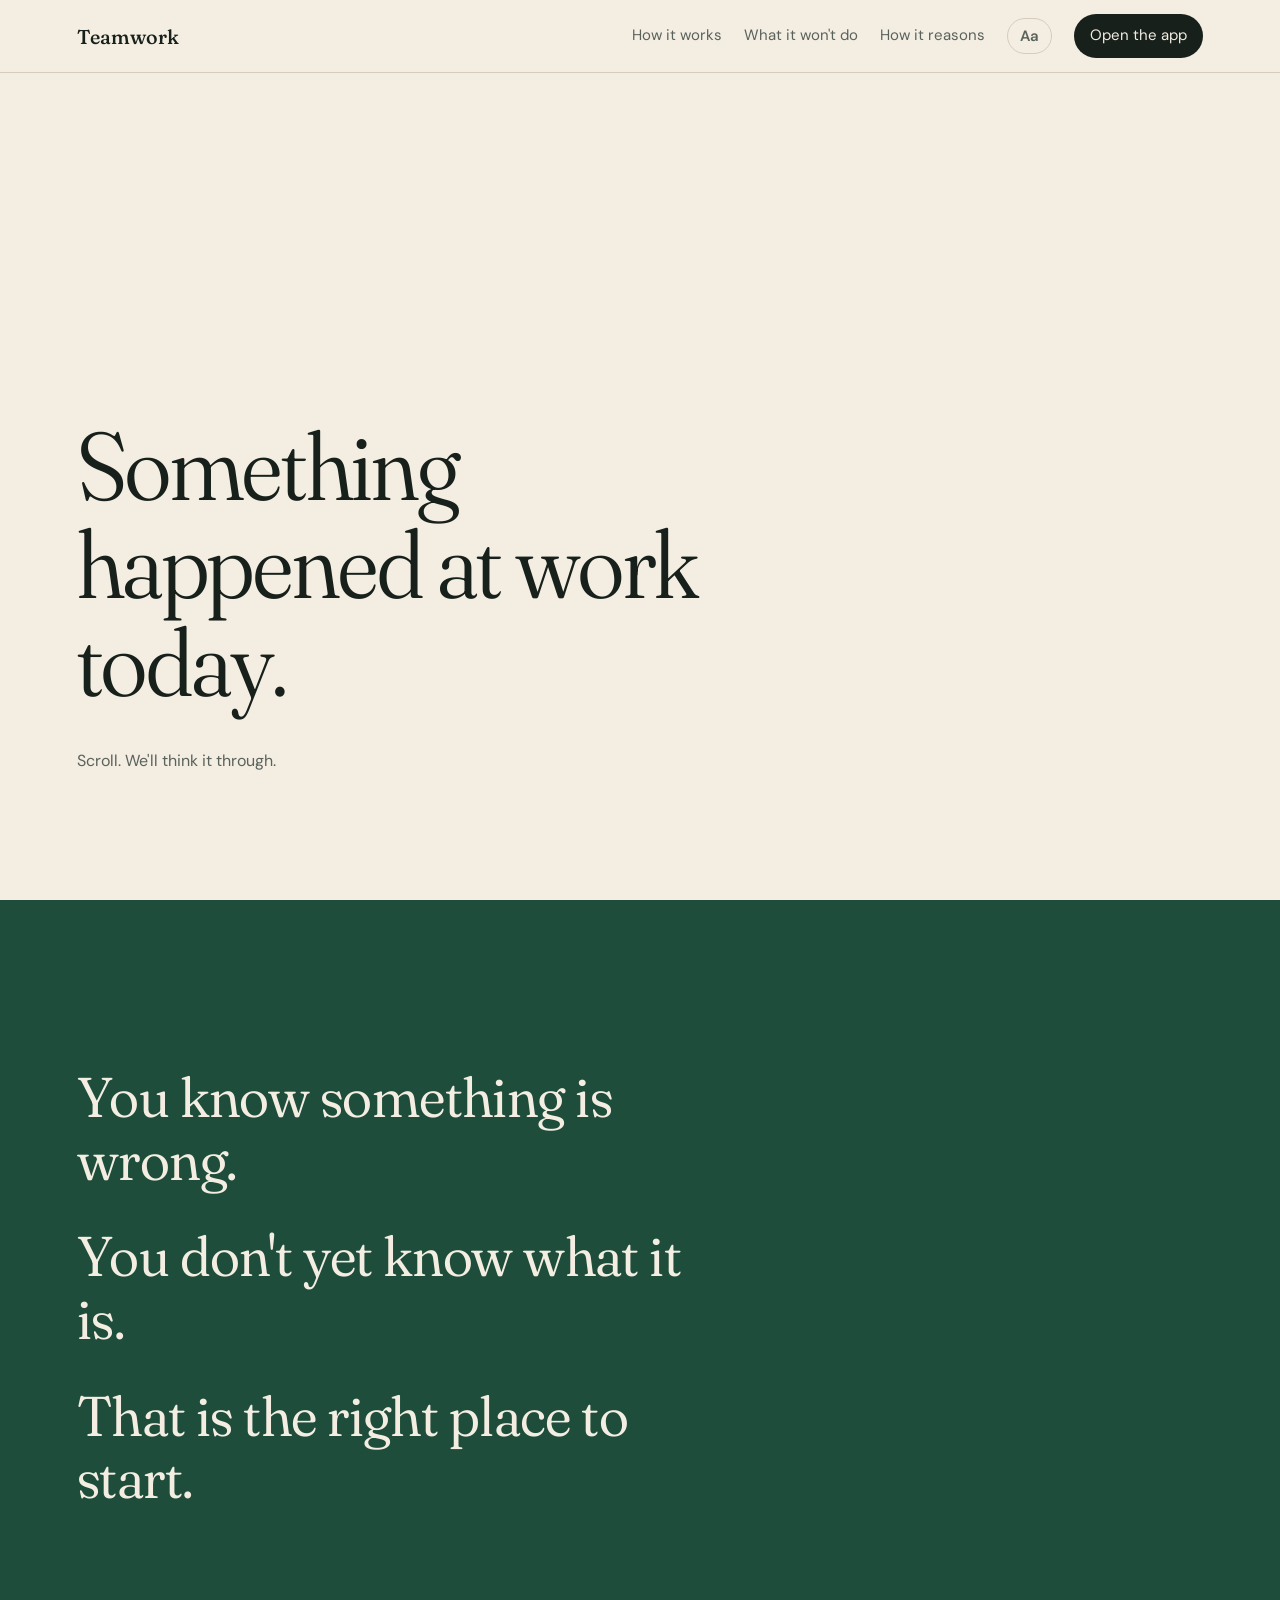
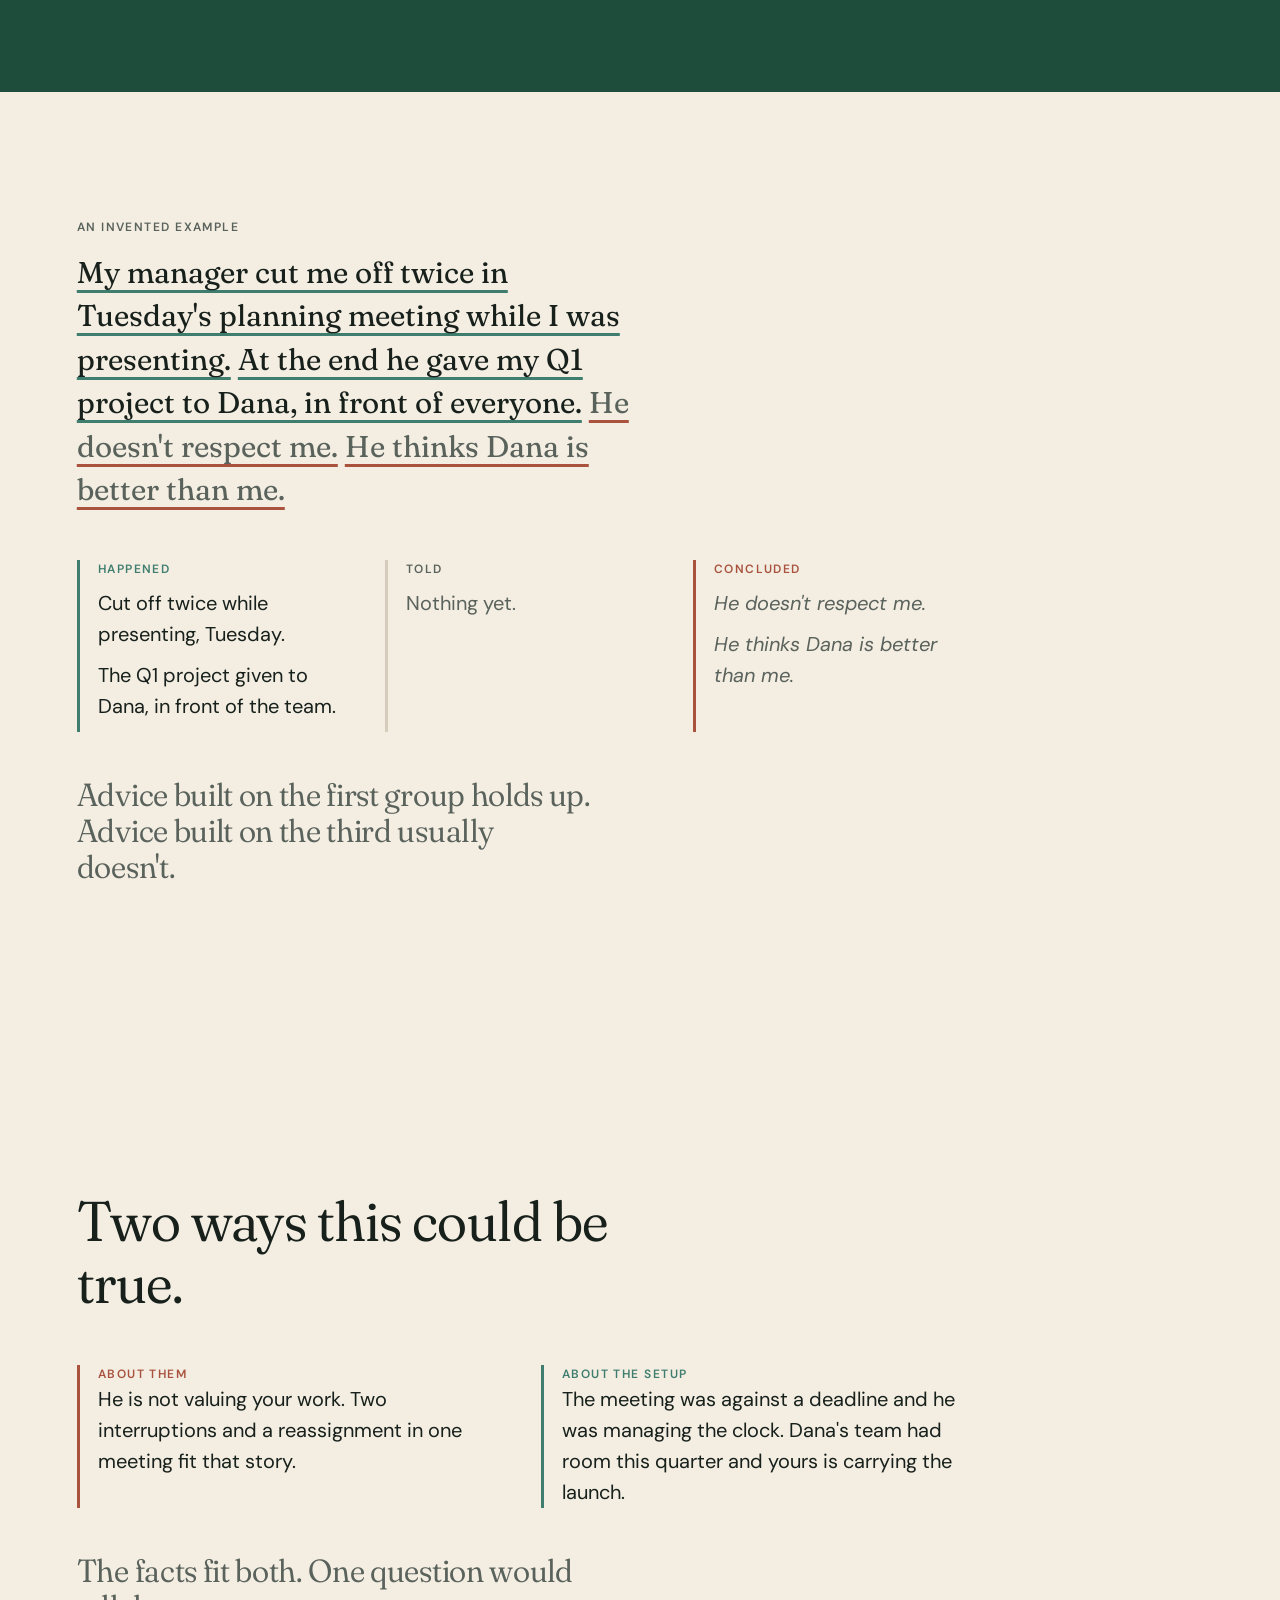
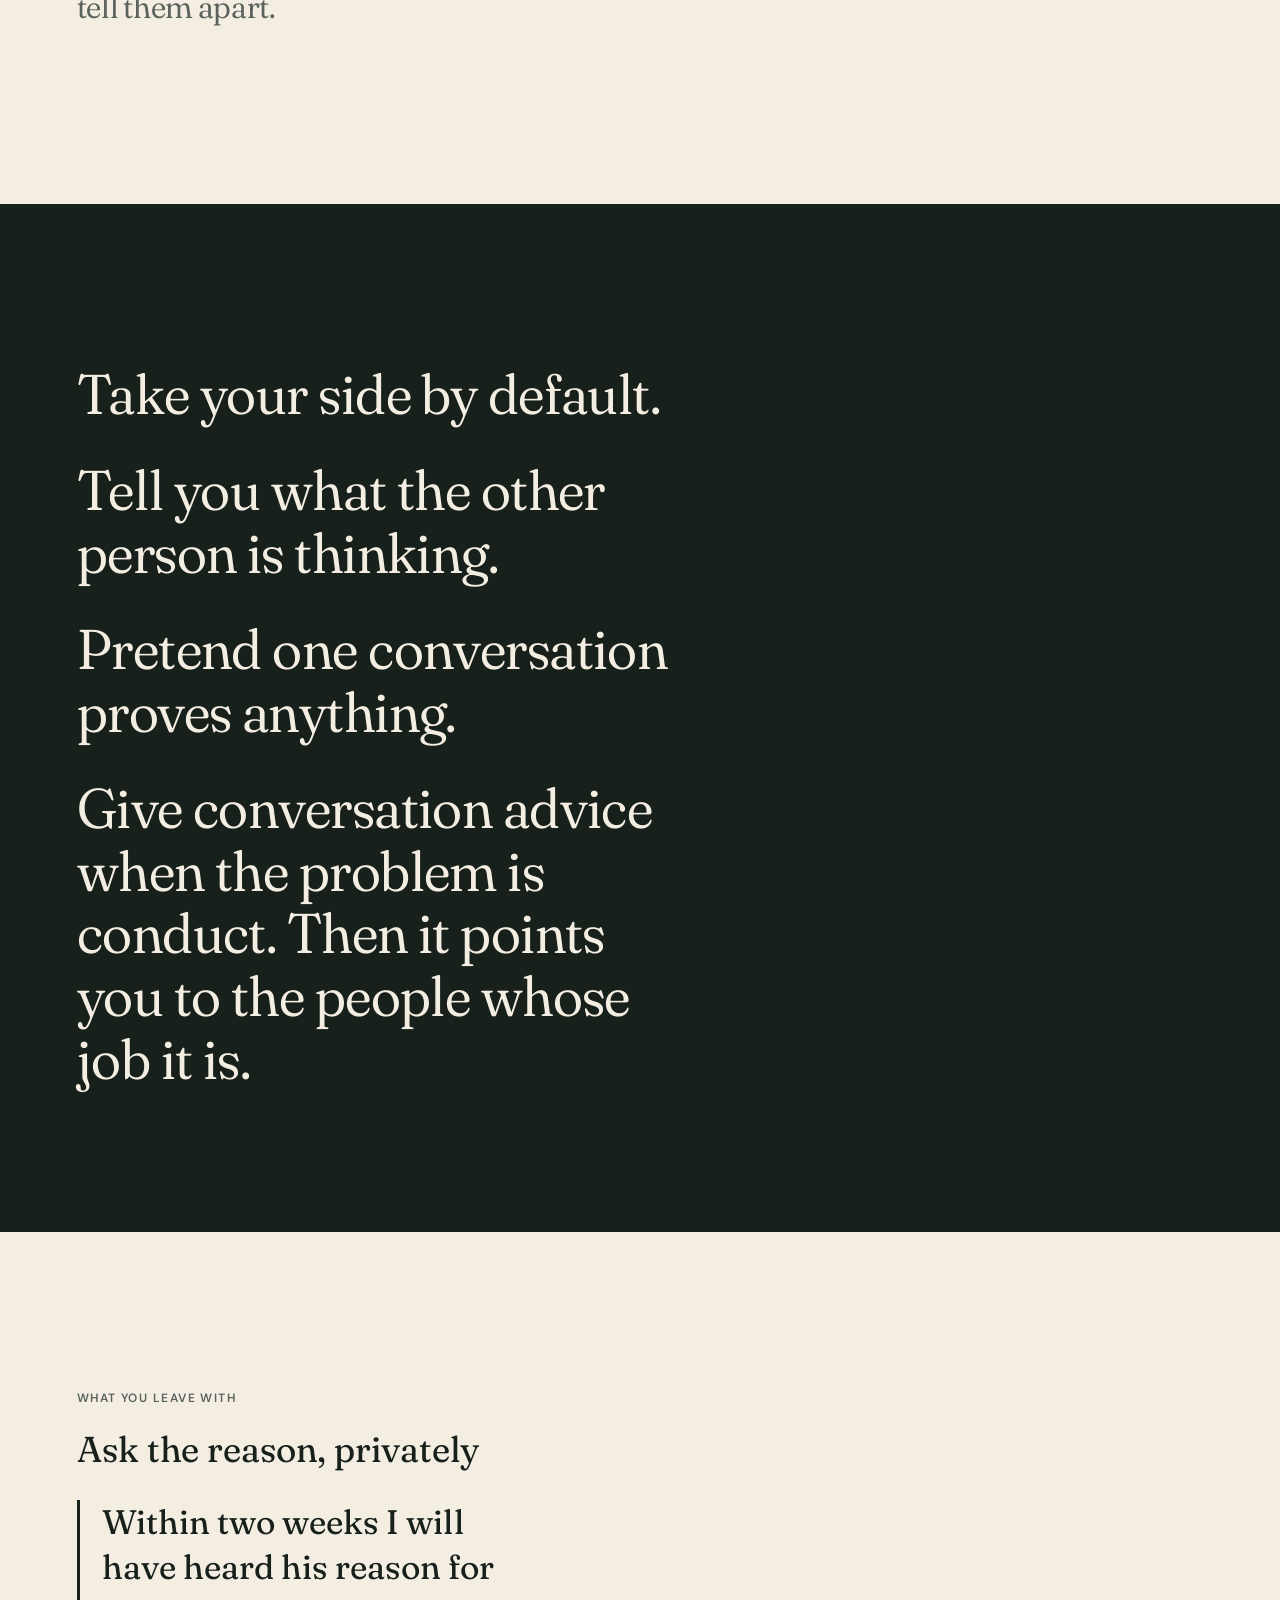
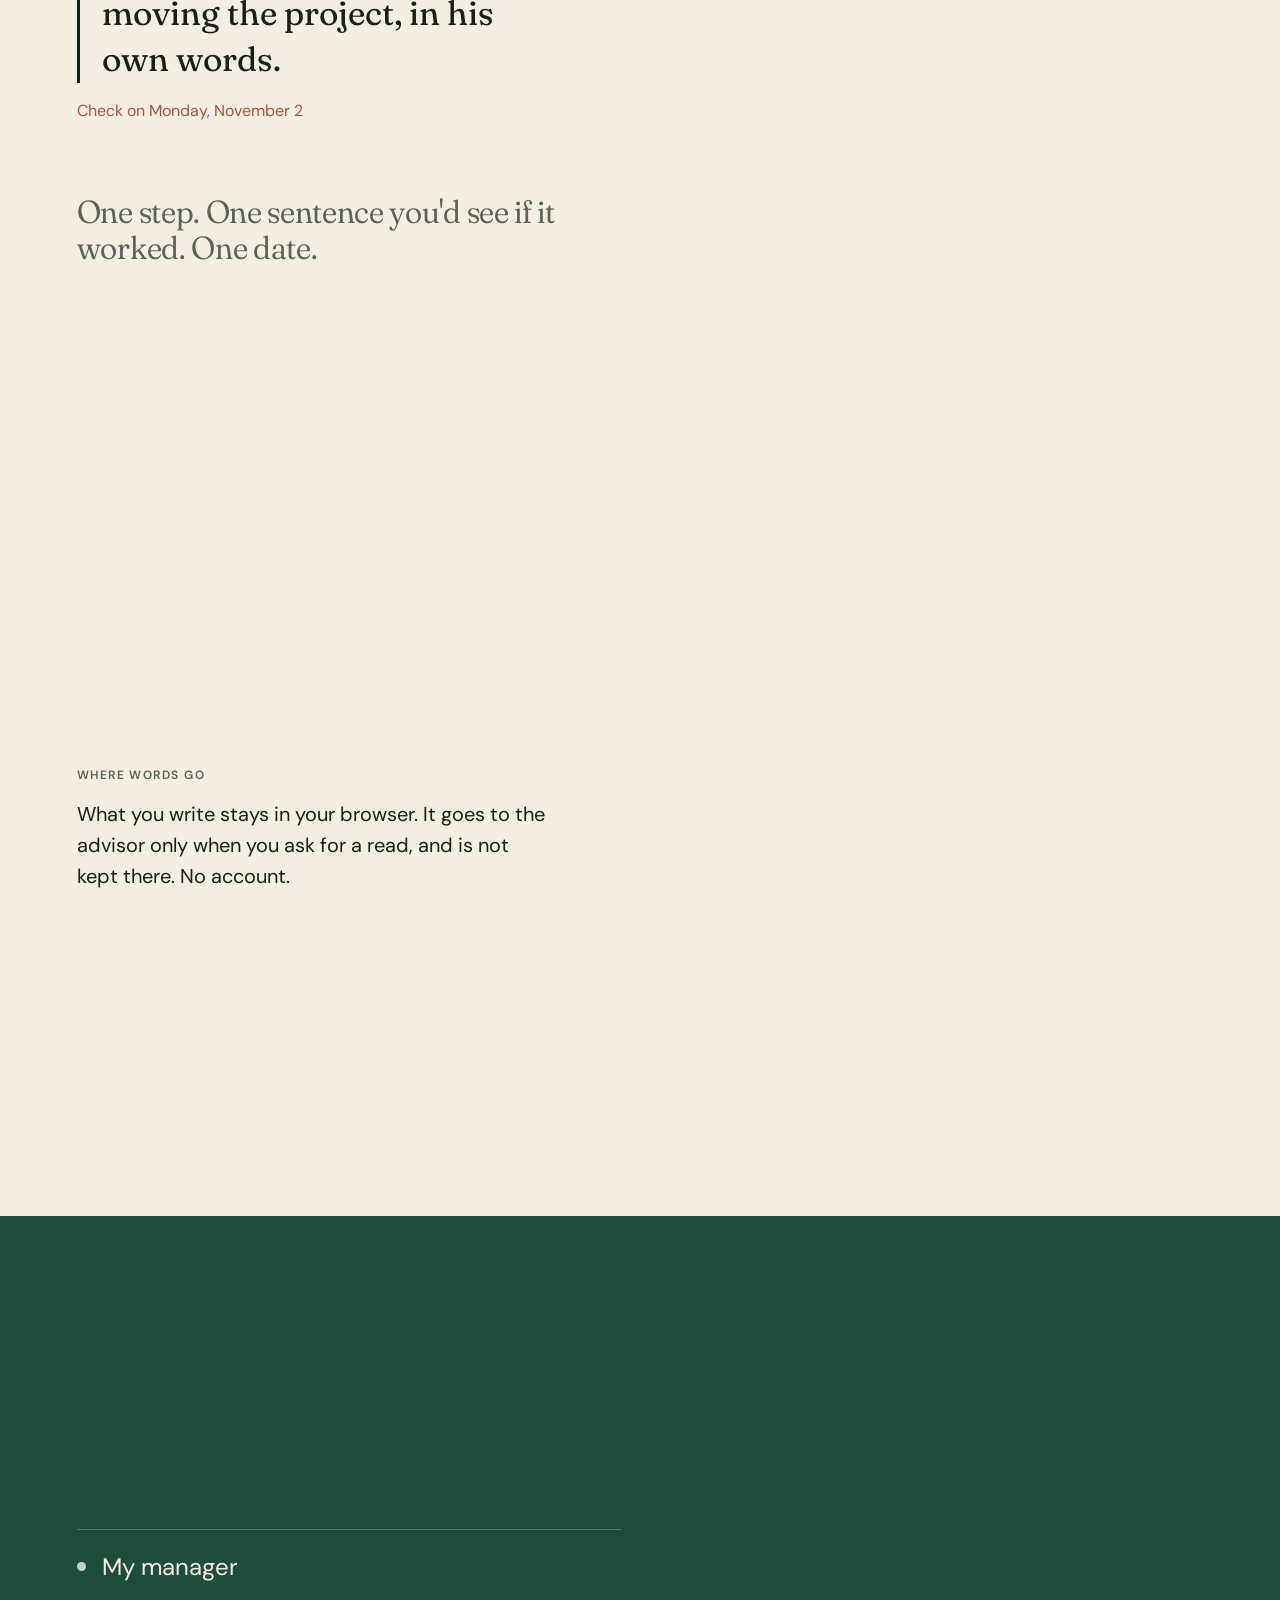
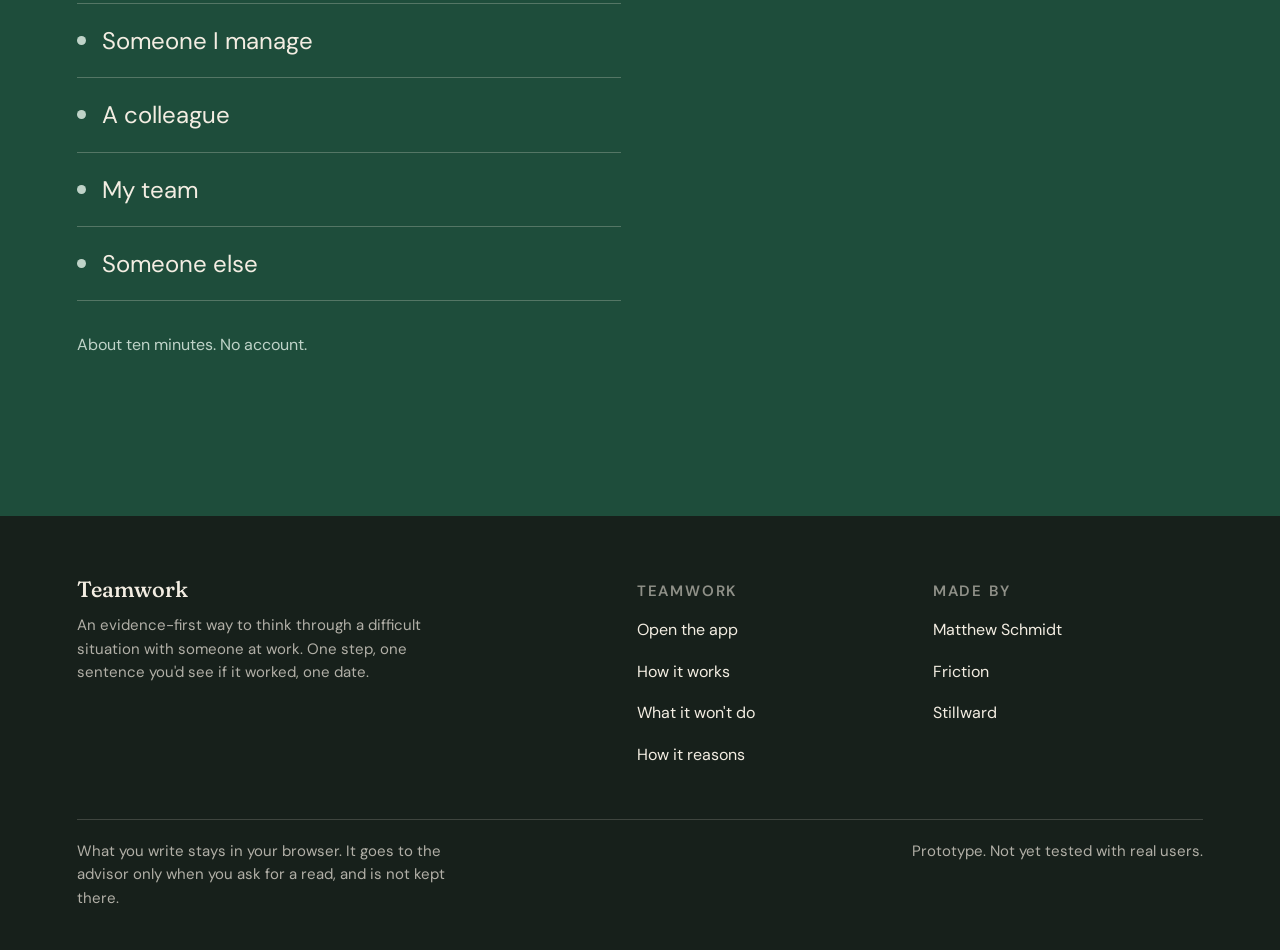
==== commit ad6db247: "Display settings panel: text size, contrast, colours, line spacing, motion A shared panel (js/a11y.j" ====
--- a/site/index.html
+++ b/site/index.html
@@ -17,7 +17,9 @@
 <link rel="preconnect" href="https://fonts.googleapis.com">
 <link rel="preconnect" href="https://fonts.gstatic.com" crossorigin>
 <link rel="stylesheet" href="https://fonts.googleapis.com/css2?family=Fraunces:ital,opsz,wght,SOFT@0,9..144,300..600,0..100;1,9..144,300..600,0..100&family=DM+Sans:opsz,wght@9..40,400..600&display=swap">
+<script>try{var a=JSON.parse(localStorage.getItem("teamwork.a11y")||"{}"),d=document.documentElement;d.setAttribute("data-size",String(a.size||2));["contrast","theme","leading","motion"].forEach(function(k){if(a[k])d.setAttribute("data-"+k,a[k]);});}catch(e){}</script>
 <link rel="stylesheet" href="/css/site.css">
+<link rel="stylesheet" href="/css/a11y.css">
 <script type="application/ld+json">
 {"@context":"https://schema.org","@type":"WebApplication","name":"Teamwork","applicationCategory":"BusinessApplication","operatingSystem":"Web","description":"An evidence-first advisor for difficult situations with people at work.","offers":{"@type":"Offer","price":"0","priceCurrency":"USD"}}
 </script>
@@ -31,6 +33,7 @@
     <a href="#sort">How it works</a>
     <a href="#wont">What it won't do</a>
     <a href="/docs/question-map.html">How it reasons</a>
+    <span id="a11yButton"></span>
     <a class="open" href="/app/">Open the app</a>
   </nav>
 </header>
@@ -153,5 +156,6 @@
   </div>
 </footer>
 <script src="/js/site.js" defer></script>
+<script src="/js/a11y.js" defer></script>
 </body>
 </html>
--- a/css/site.css
+++ b/css/site.css
@@ -15,6 +15,21 @@
   --gutter: clamp(20px, 6vw, 120px);
   --ease: cubic-bezier(0.2, 0.7, 0.2, 1);
 }
+
+:root[data-theme="night"] {
+  --paper: #17201B; --ink: #F3EDE2; --ink-2: #B3BDB6; --rule: rgba(243, 237, 226, 0.22);
+  --green: #143328; --green-text: #F3EDE2; --green-2: #BFD3C8; --moss: #7FC4B0; --brick: #E0876F;
+}
+:root[data-contrast="high"] {
+  --paper: #FFFFFF; --ink: #000000; --ink-2: #1F1F1F; --rule: #6B6B6B;
+  --green: #0B3324; --green-text: #FFFFFF; --green-2: #E6F2EC; --moss: #0F5A49; --brick: #8E2A1E;
+}
+:root[data-theme="night"][data-contrast="high"] {
+  --paper: #000000; --ink: #FFFFFF; --ink-2: #E0E0E0; --rule: #8A8A8A;
+  --green: #06201A; --green-text: #FFFFFF; --green-2: #FFFFFF; --moss: #9FE3D1; --brick: #FFB09A;
+}
+.nav .a11y-trigger { display: inline-flex; align-items: center; justify-content: center; }
+@media (max-width: 44rem) { .nav .a11y-trigger { display: inline-flex; } }
 
 * { box-sizing: border-box; }
 html { background: var(--paper); scroll-behavior: smooth; -webkit-text-size-adjust: 100%; }
--- a/css/a11y.css
+++ b/css/a11y.css
@@ -0,0 +1,39 @@
+/* Display settings shared by the site and the app. Variables are the page's own, so the panel matches wherever it opens. */
+
+/* Text size: five steps. Zoom scales the page's pixel sizes together. */
+:root[data-size="1"] body { zoom: 0.9; }
+:root[data-size="3"] body { zoom: 1.15; }
+:root[data-size="4"] body { zoom: 1.3; }
+:root[data-size="5"] body { zoom: 1.5; }
+
+/* Line spacing */
+:root[data-leading="open"] body { line-height: 1.8; }
+:root[data-leading="open"] p, :root[data-leading="open"] li { line-height: 1.8; }
+
+/* Motion, as a choice in the panel as well as the system setting. */
+:root[data-motion="reduce"] *, :root[data-motion="reduce"] *::before, :root[data-motion="reduce"] *::after {
+  animation-duration: 1ms !important; animation-iteration-count: 1 !important; transition-duration: 1ms !important; scroll-behavior: auto !important;
+}
+:root[data-motion="reduce"] .js .reveal, :root[data-motion="reduce"].js .reveal { opacity: 1 !important; transform: none !important; }
+
+/* The trigger and the dialog */
+.a11y-trigger { font: 600 15px/1 "DM Sans", -apple-system, sans-serif; letter-spacing: 0.02em; background: transparent; color: var(--text-2, var(--ink-2)); border: 1px solid var(--hair, var(--rule)); border-radius: 999px; min-width: 44px; min-height: 36px; padding: 0 12px; cursor: pointer; }
+.a11y-trigger:hover { color: var(--text, var(--ink)); border-color: var(--text, var(--ink)); }
+.a11y { border: 1px solid var(--hair, var(--rule)); border-radius: 16px; padding: 20px 22px 18px; width: min(26rem, calc(100vw - 32px)); background: var(--surface, var(--paper)); color: var(--text, var(--ink)); font: 16px/1.5 "DM Sans", -apple-system, sans-serif; box-shadow: 0 12px 40px rgba(0, 0, 0, 0.18); }
+.a11y::backdrop { background: rgba(23, 32, 27, 0.35); }
+.a11y-head { display: flex; justify-content: space-between; align-items: center; margin-bottom: 8px; }
+.a11y-head h2 { margin: 0; font: 400 22px/1.2 "Fraunces", Georgia, serif; font-variation-settings: "opsz" 36, "SOFT" 50; }
+.a11y-close { background: transparent; border: 0; color: var(--text-2, var(--ink-2)); font-size: 22px; min-width: 44px; min-height: 44px; cursor: pointer; border-radius: 999px; }
+.a11y-close:hover { color: var(--text, var(--ink)); }
+.a11y-row { display: flex; justify-content: space-between; align-items: center; gap: 12px; padding: 10px 0; border-top: 1px solid var(--hair, var(--rule)); }
+.a11y-label { font-size: 15px; color: var(--text-2, var(--ink-2)); }
+.a11y-seg { display: flex; gap: 6px; align-items: center; }
+.a11y-opt { font: inherit; font-size: 14px; background: transparent; color: var(--text, var(--ink)); border: 1px solid var(--hair, var(--rule)); border-radius: 999px; min-height: 36px; padding: 0 12px; cursor: pointer; }
+.a11y-opt:hover { border-color: var(--text, var(--ink)); }
+.a11y-opt[aria-pressed="true"] { background: var(--text, var(--ink)); color: var(--ground, var(--paper)); border-color: var(--text, var(--ink)); }
+.a11y-size { font-size: 13px; color: var(--text-2, var(--ink-2)); min-width: 4.5rem; text-align: center; }
+.a11y-foot { display: flex; justify-content: space-between; align-items: center; gap: 12px; padding-top: 12px; border-top: 1px solid var(--hair, var(--rule)); }
+.a11y-reset { font: inherit; font-size: 14px; background: none; border: 0; color: var(--text-2, var(--ink-2)); text-decoration: underline; text-underline-offset: 4px; min-height: 36px; padding: 0; cursor: pointer; }
+.a11y-reset:hover { color: var(--text, var(--ink)); }
+.a11y-note { font-size: 12px; color: var(--text-2, var(--ink-2)); }
+:is(.a11y-trigger, .a11y-opt, .a11y-close, .a11y-reset):focus-visible { outline: 2px solid var(--ember, var(--brick)); outline-offset: 3px; }
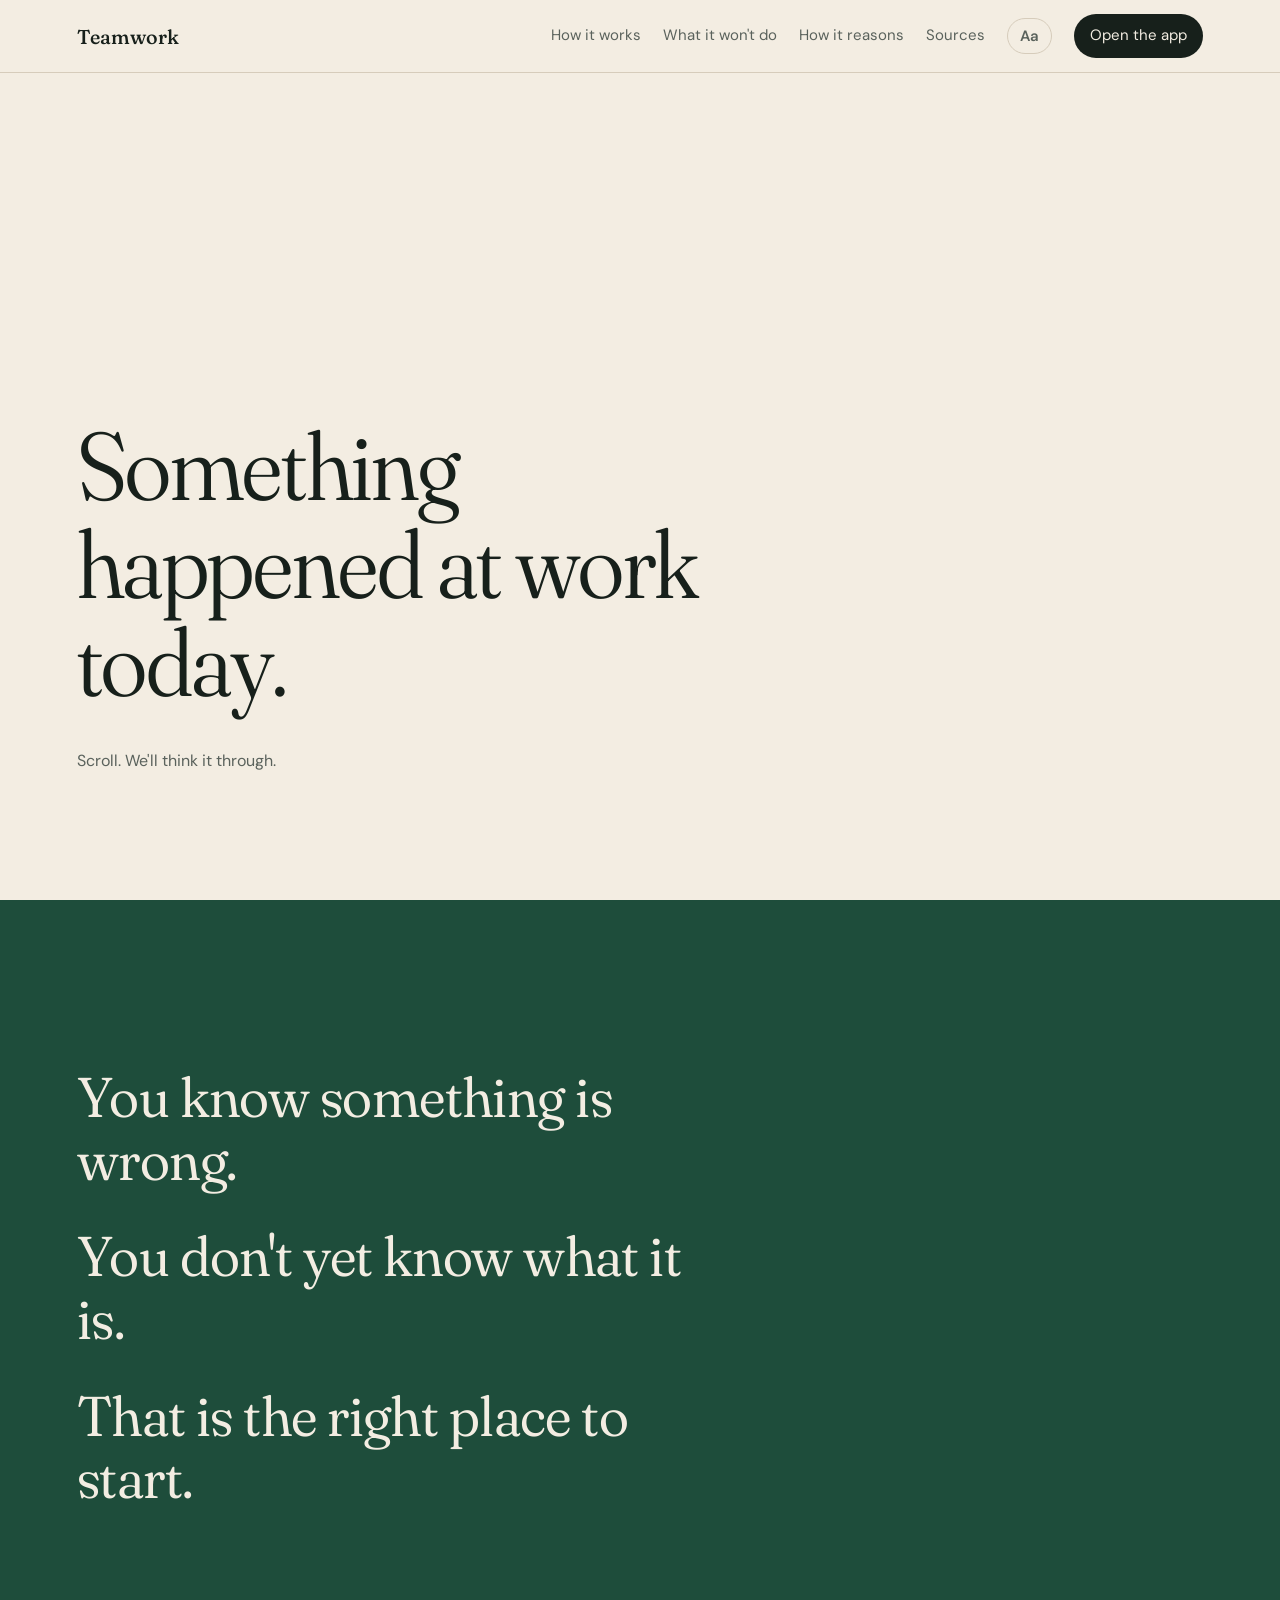
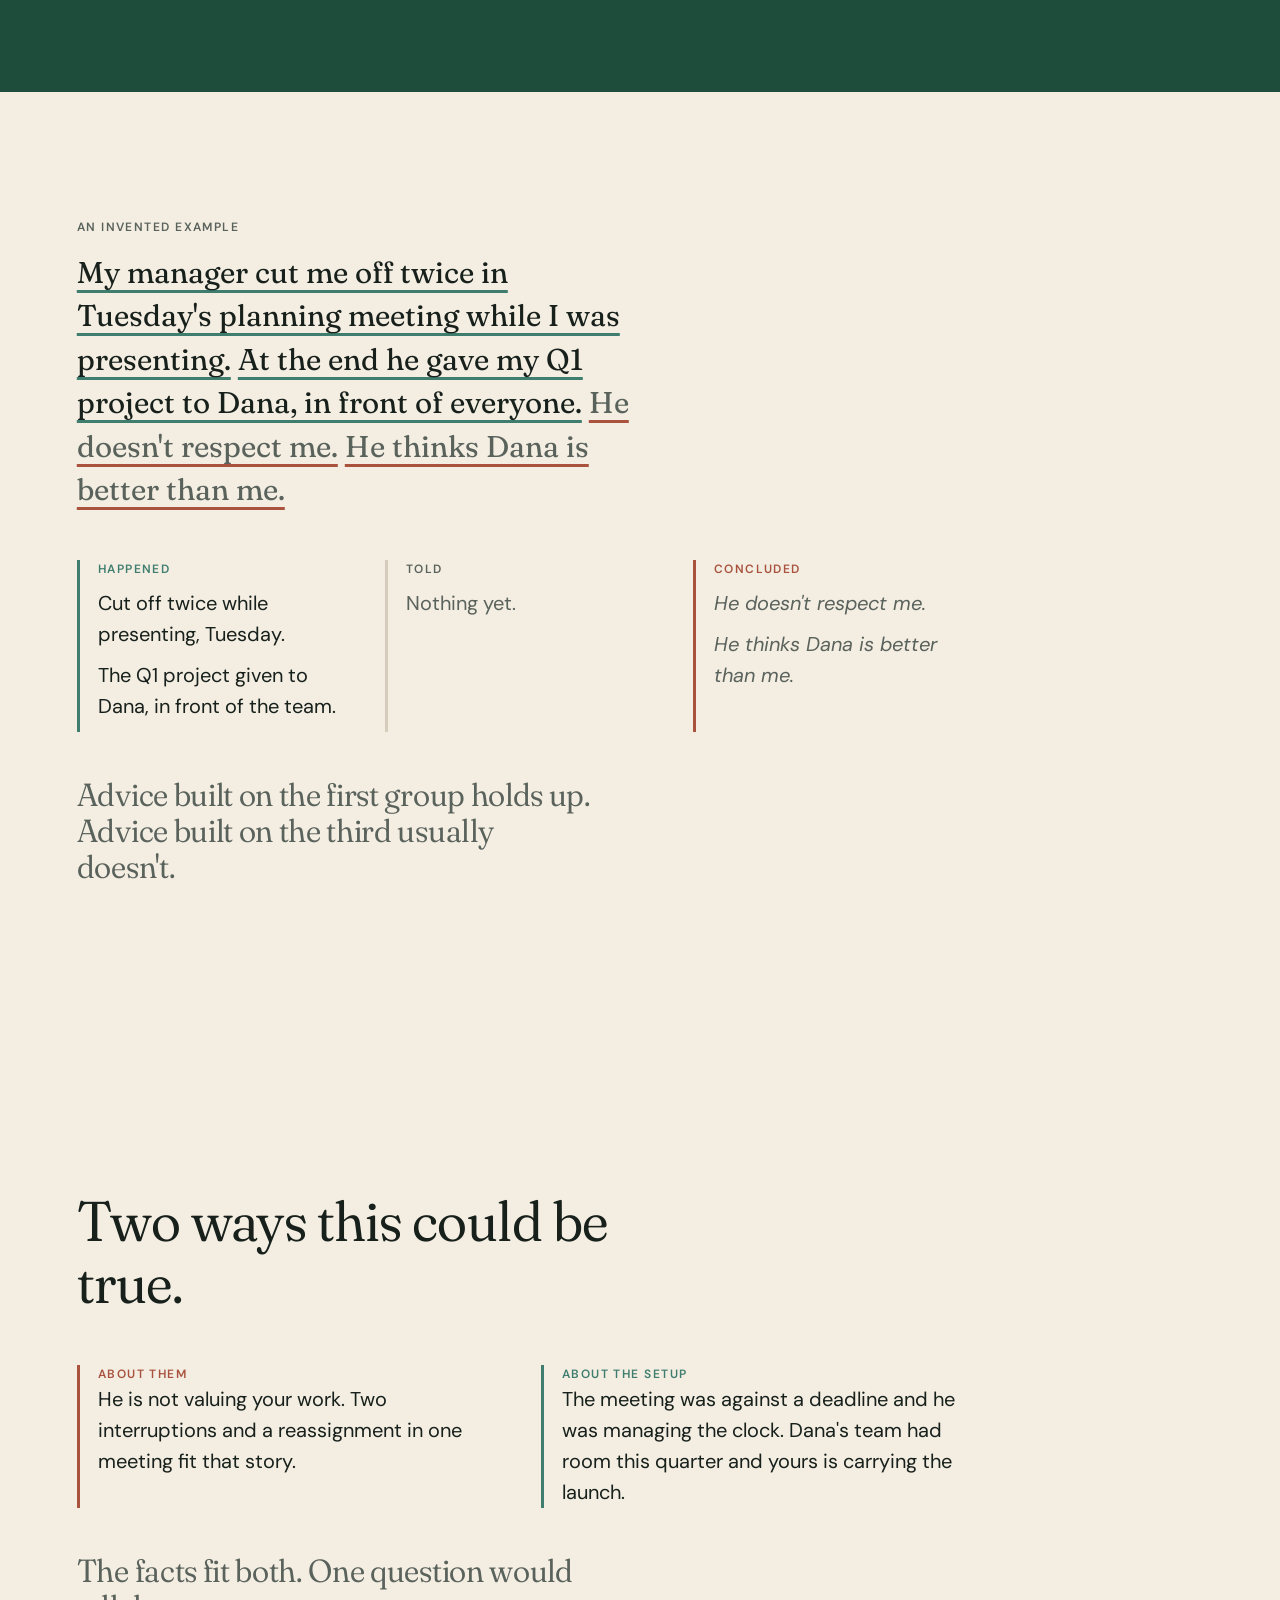
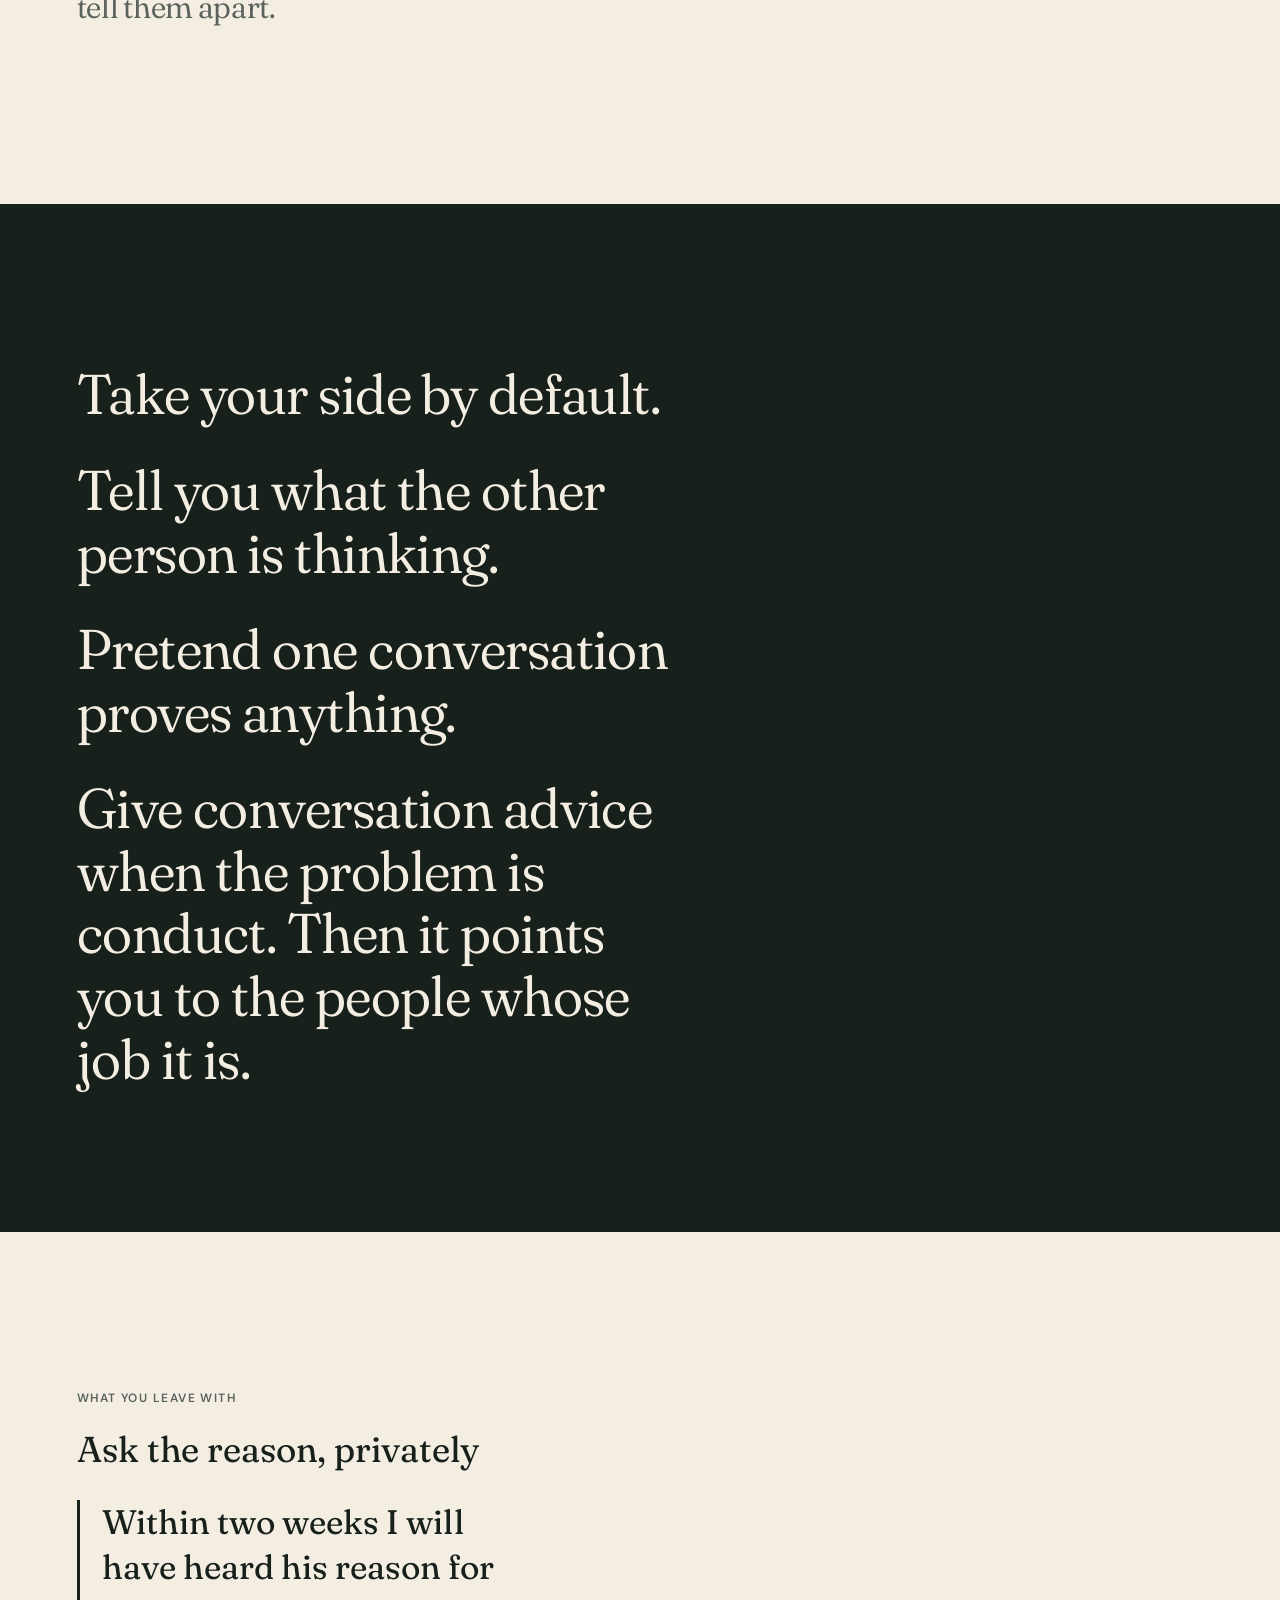
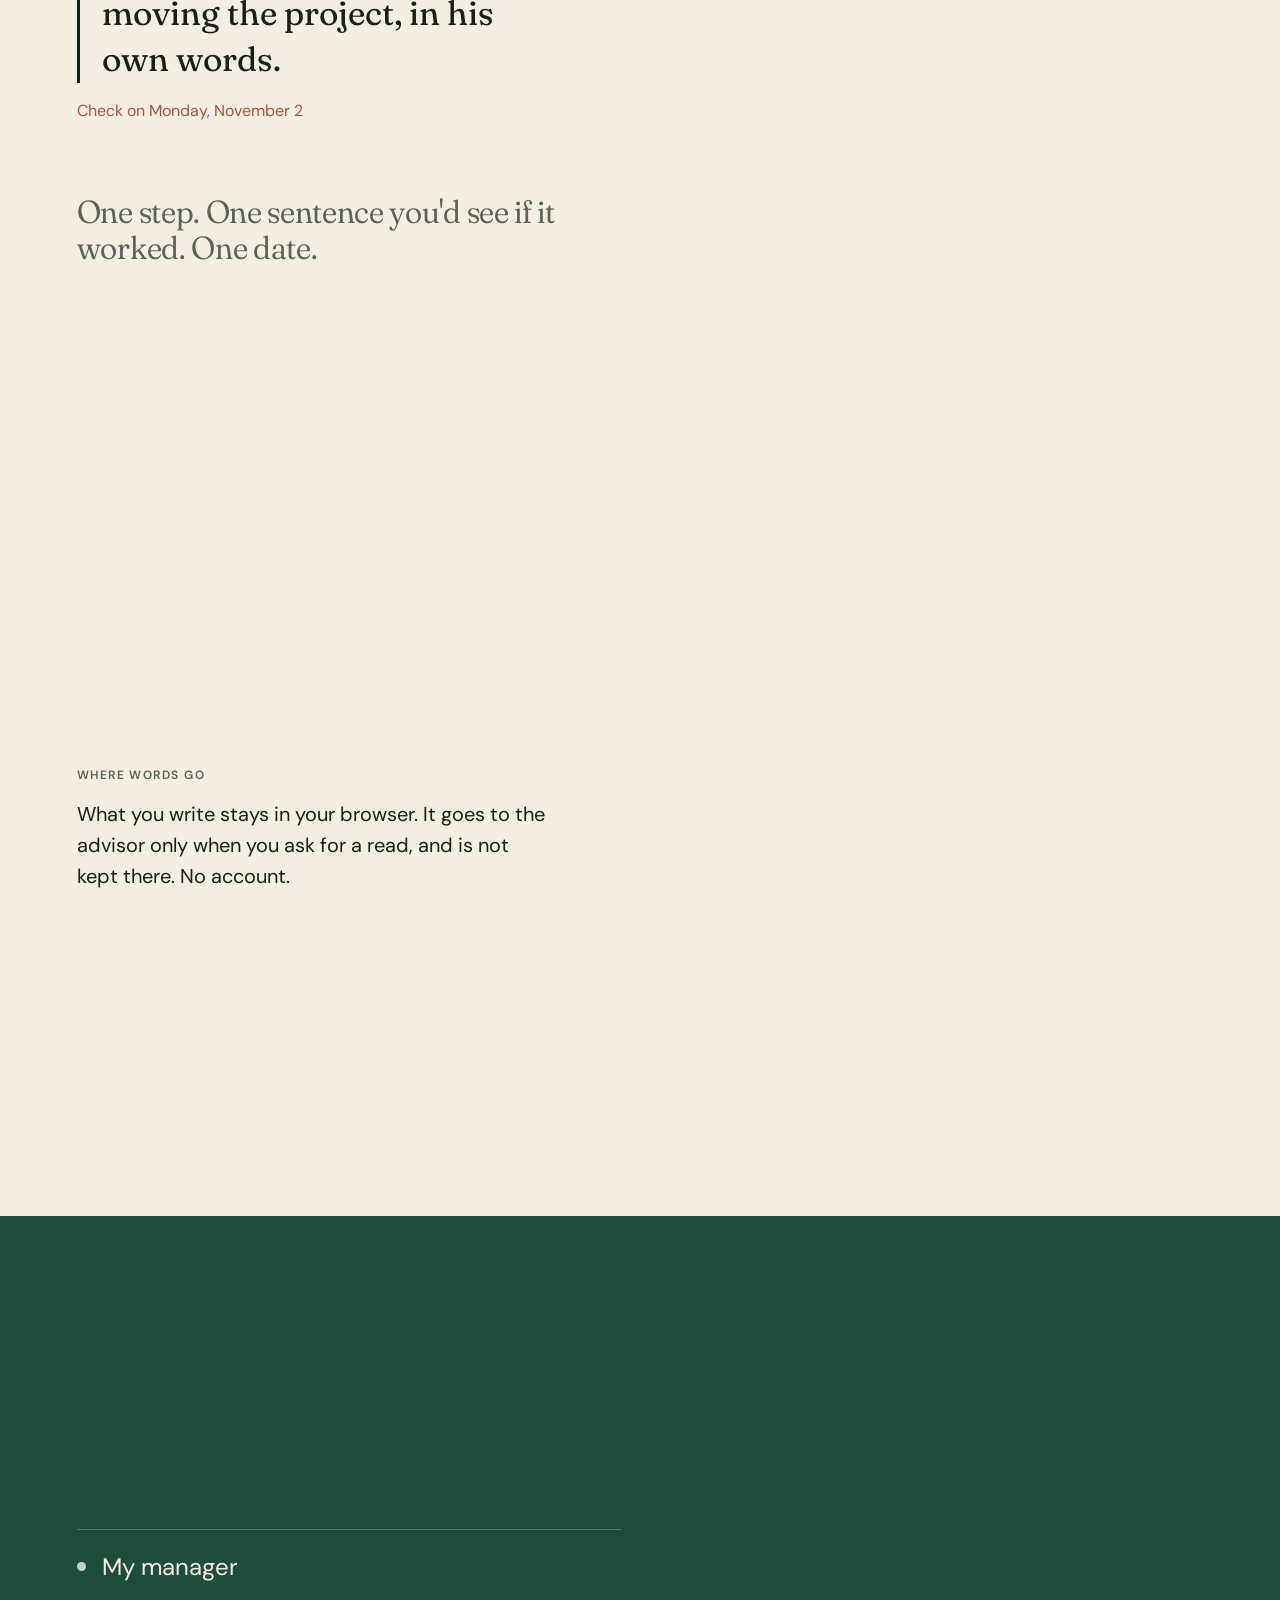
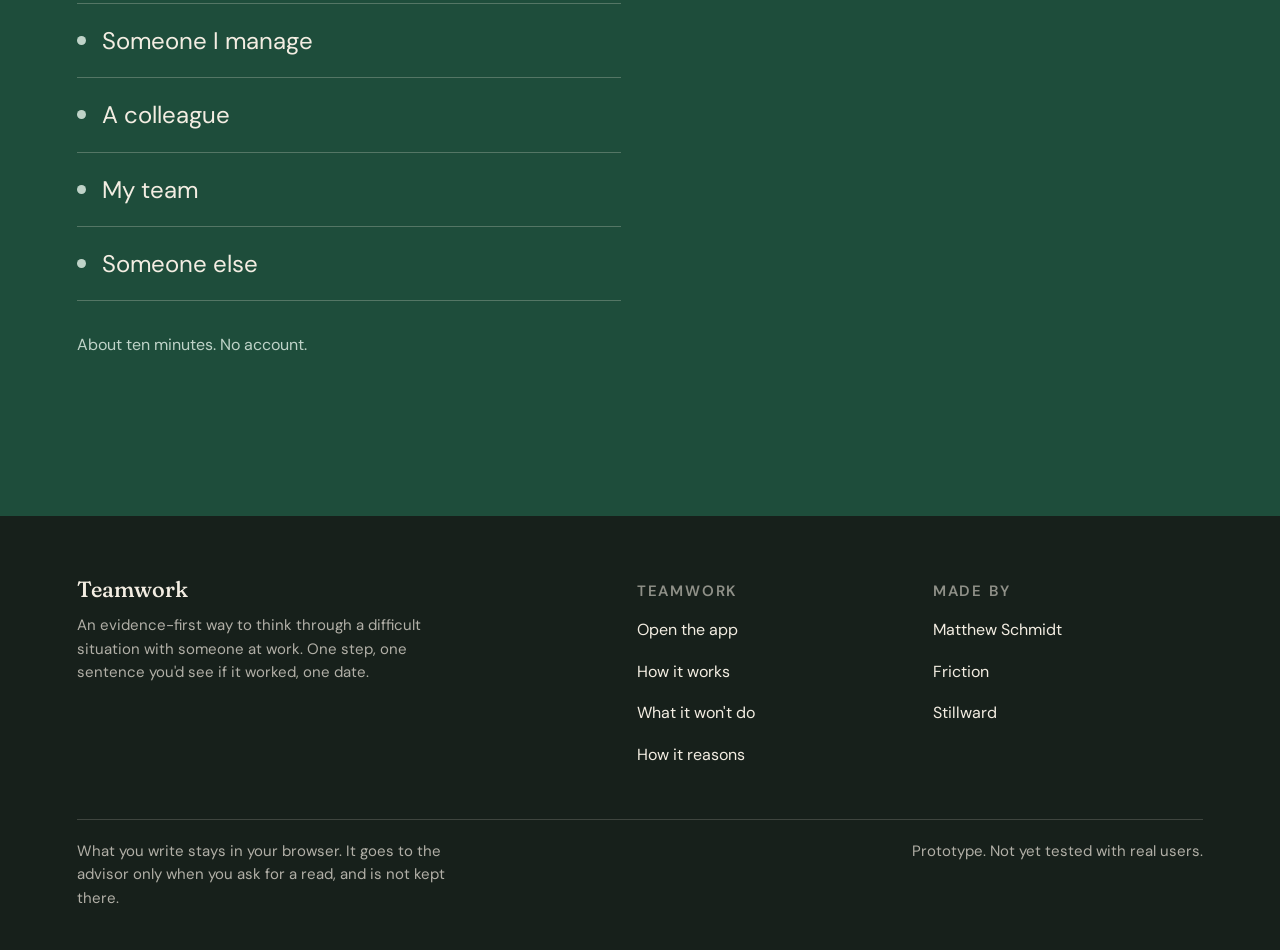
==== commit a84ea949: "Source map: how the materials and every idea connect docs/build-source-map.py draws two diagrams fro" ====
--- a/site/index.html
+++ b/site/index.html
@@ -33,6 +33,7 @@
     <a href="#sort">How it works</a>
     <a href="#wont">What it won't do</a>
     <a href="/docs/question-map.html">How it reasons</a>
+    <a href="/docs/source-map.html">Sources</a>
     <span id="a11yButton"></span>
     <a class="open" href="/app/">Open the app</a>
   </nav>
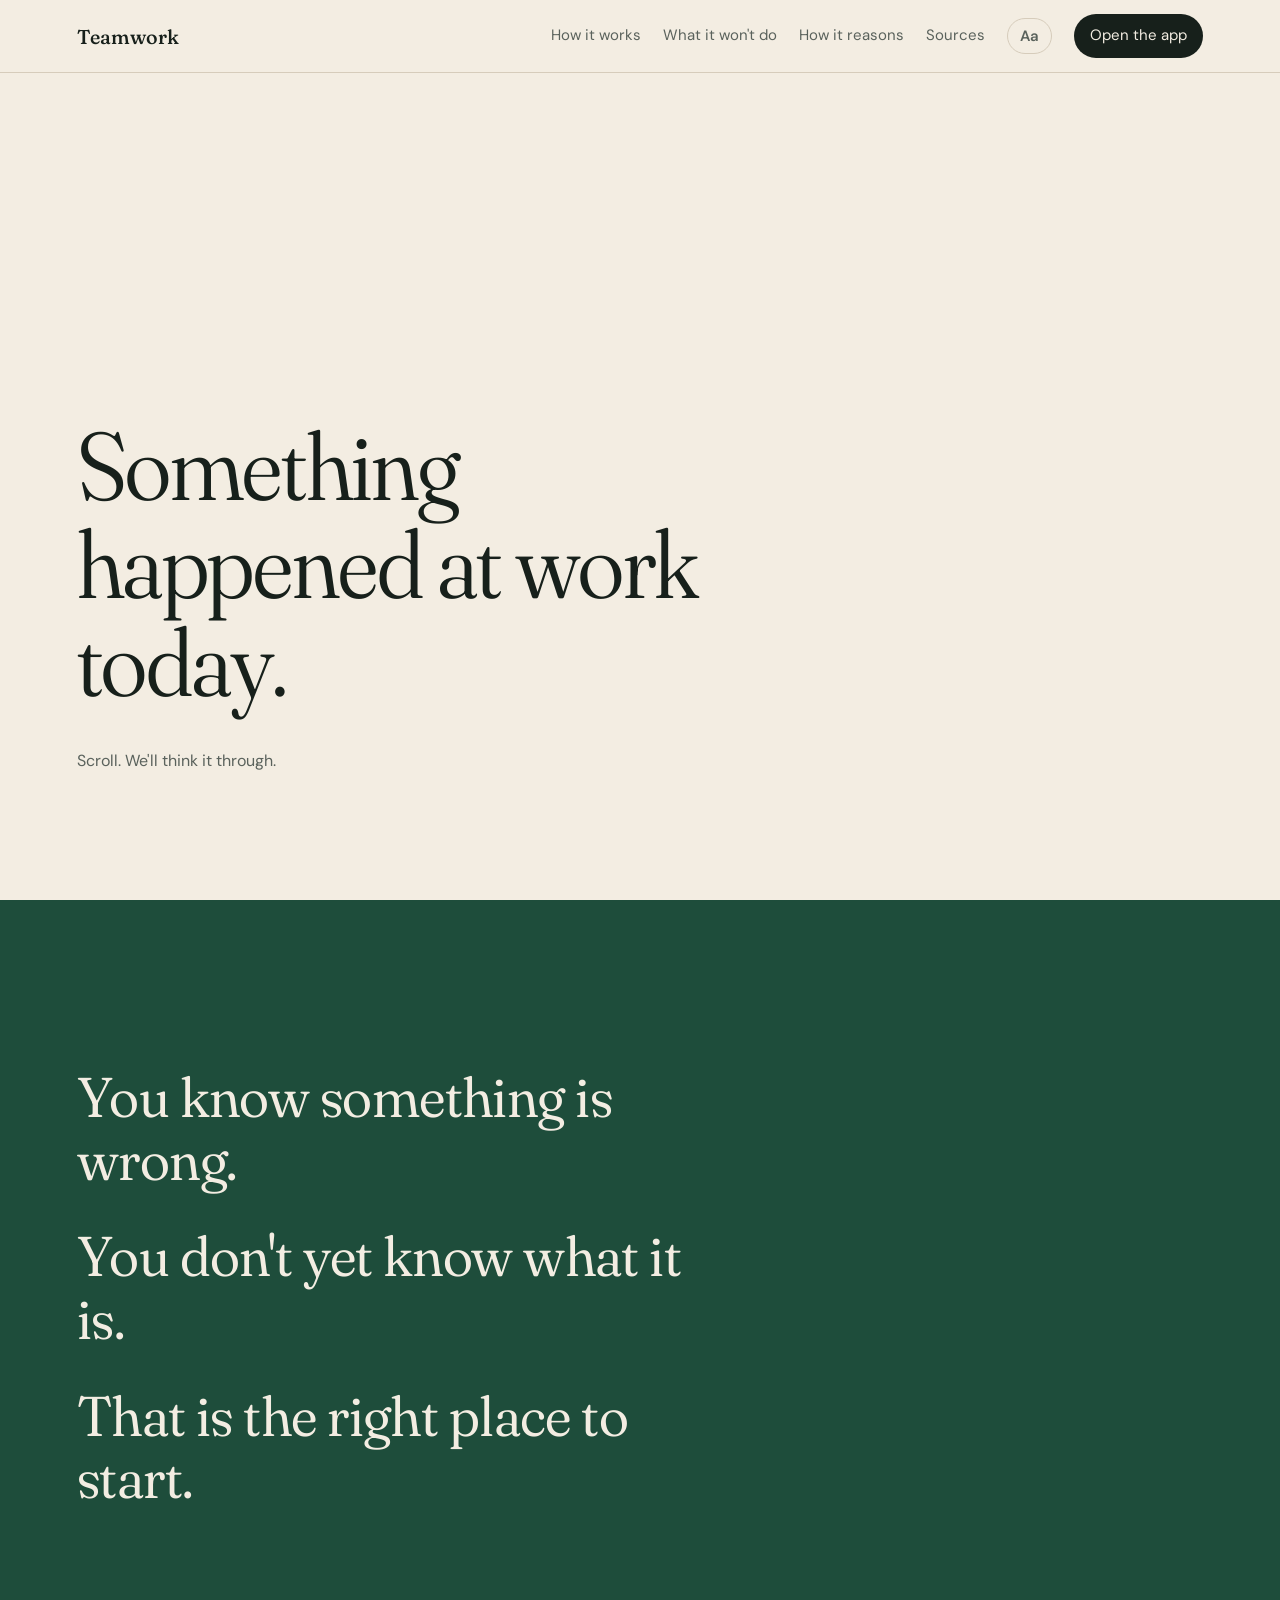
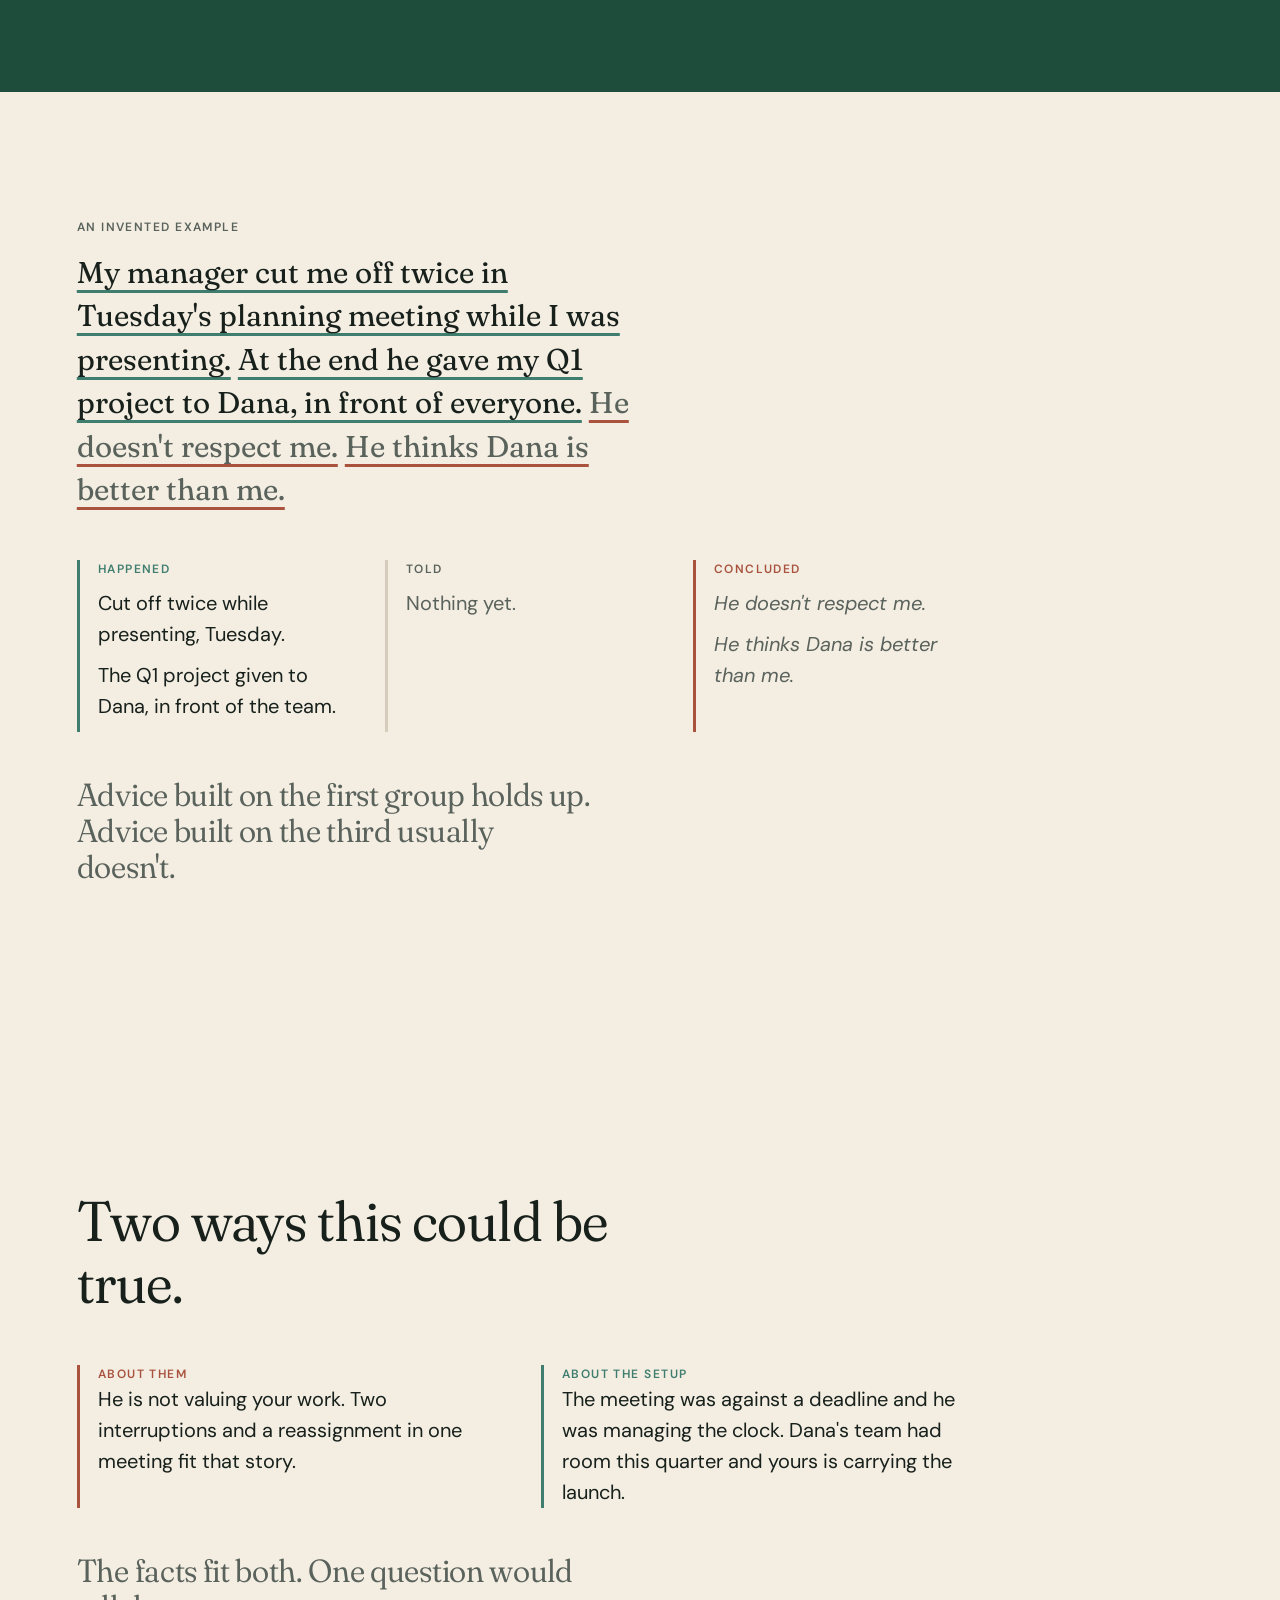
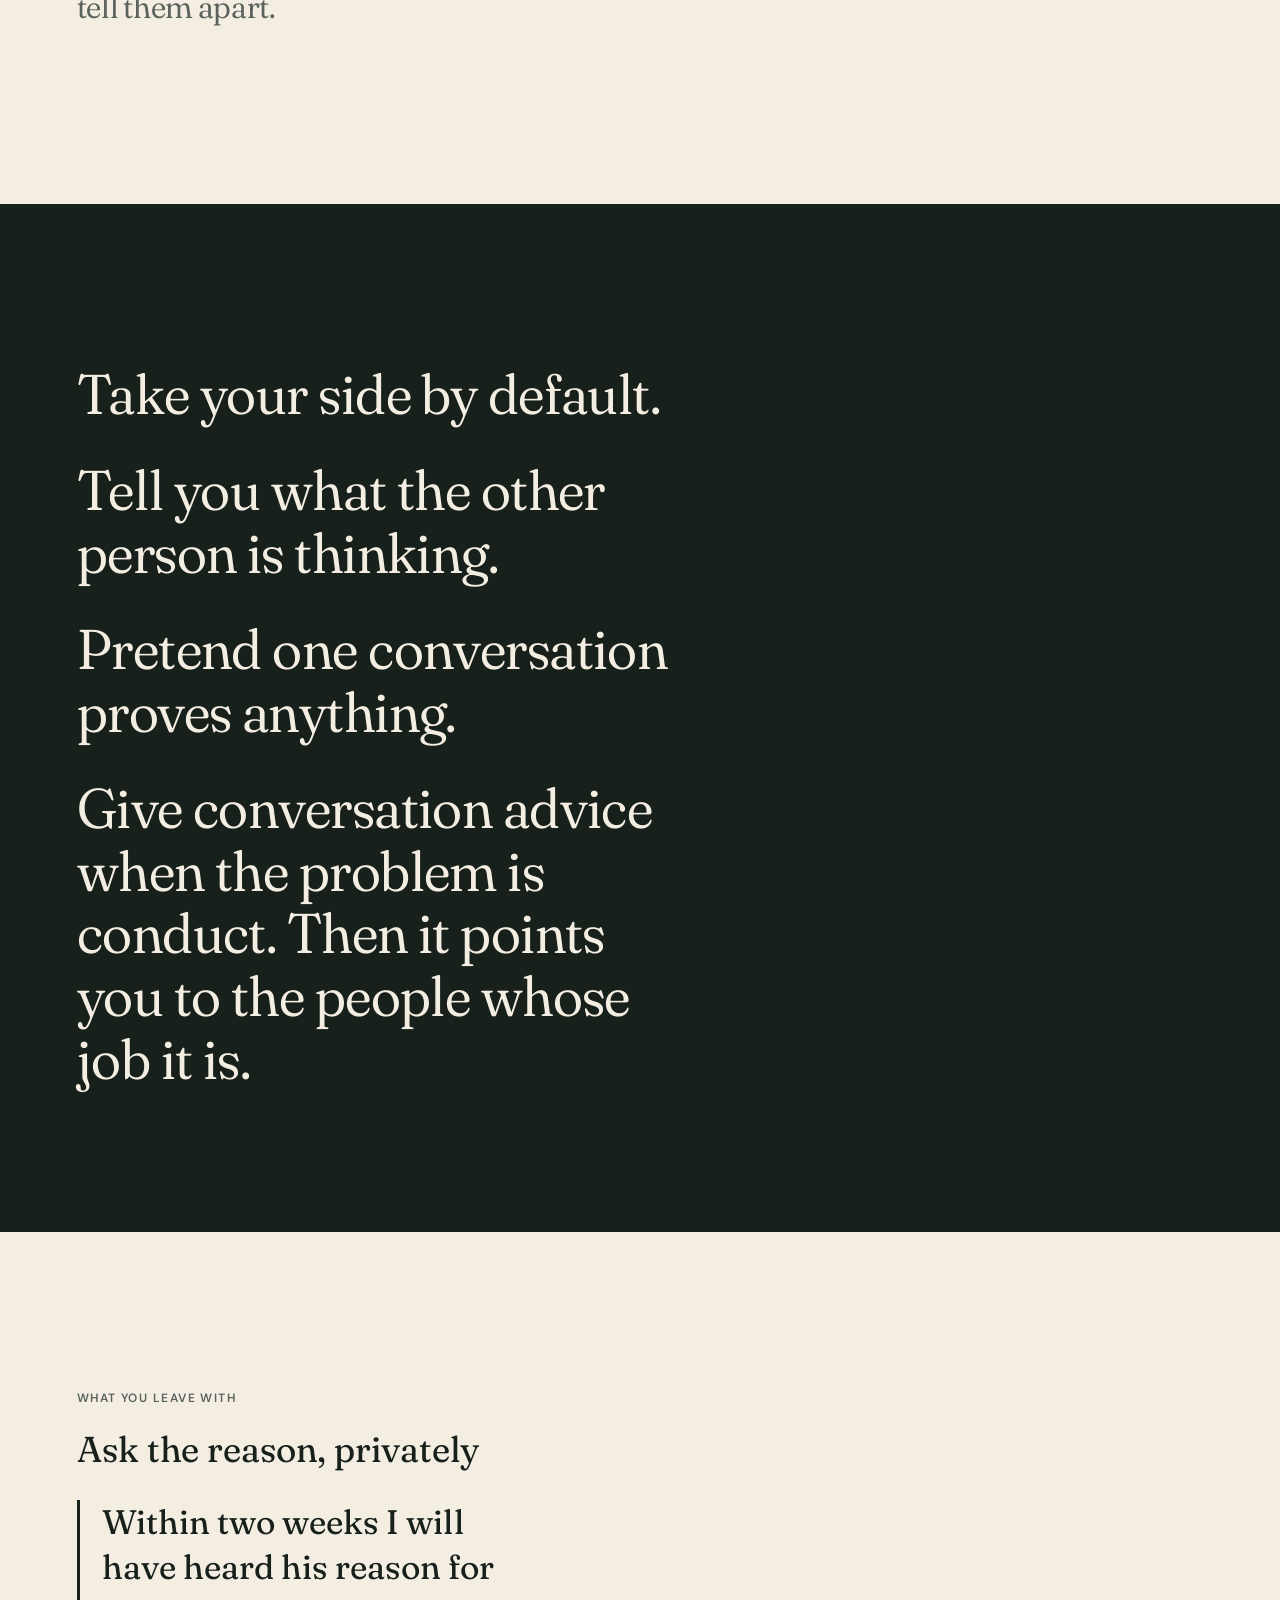
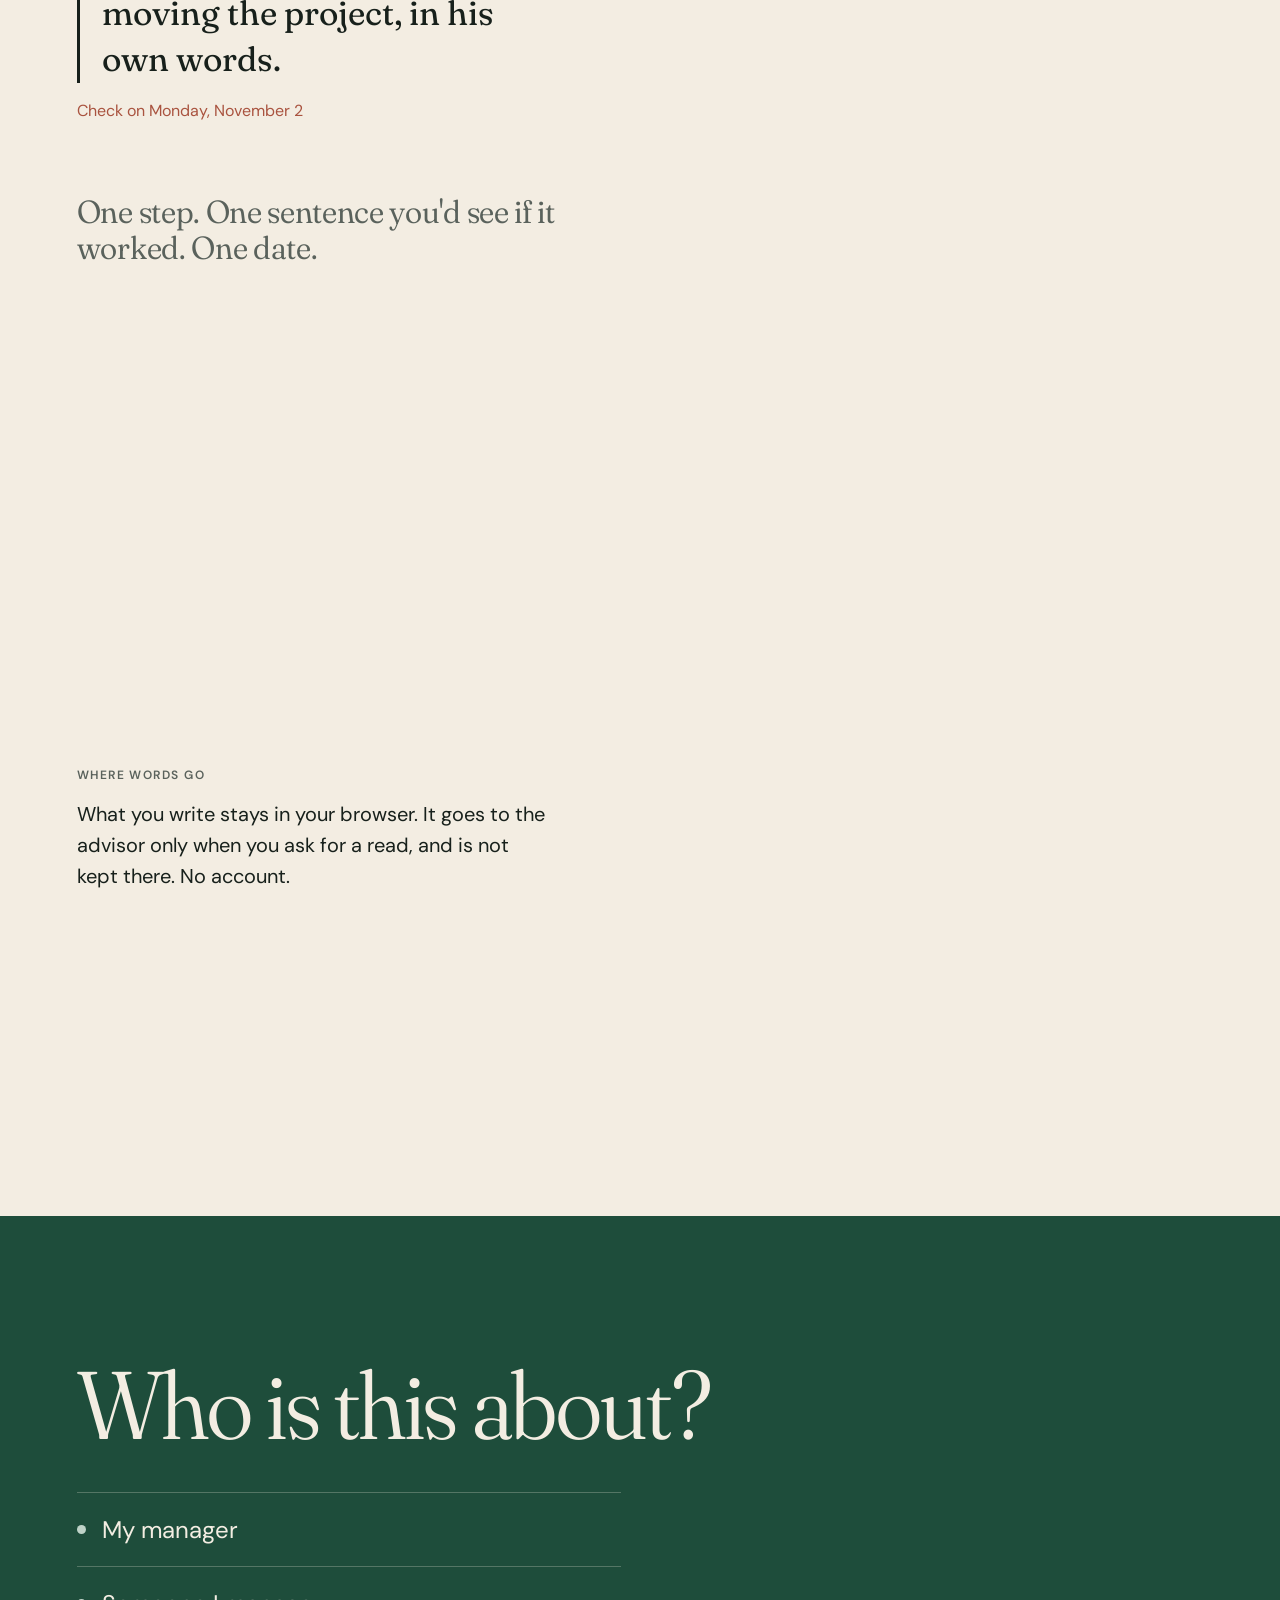
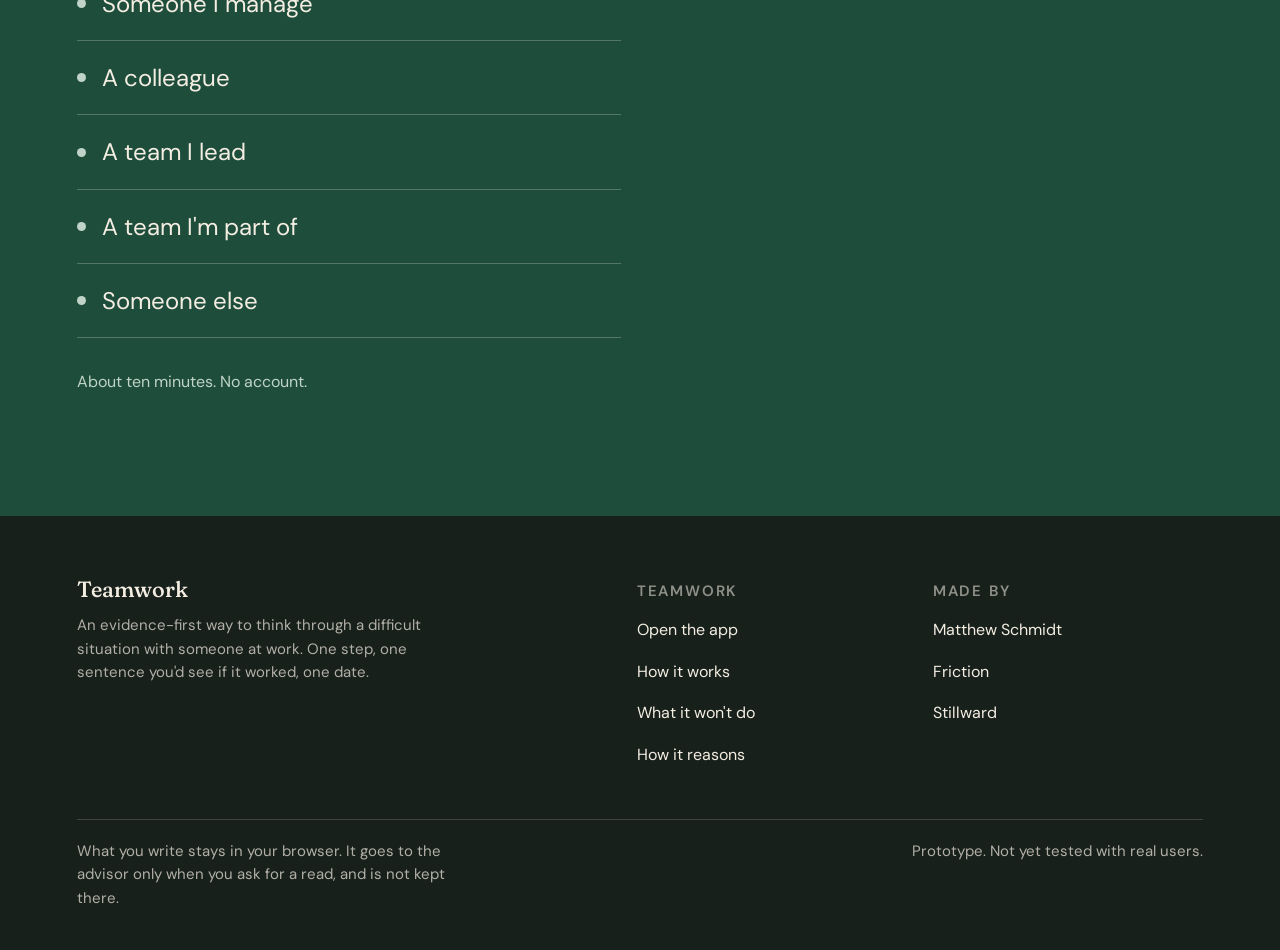
==== commit e2cc1f9a: "Connect the graph to the advisor, repair invalid relations, add the view from below and the side A p" ====
--- a/site/index.html
+++ b/site/index.html
@@ -120,7 +120,8 @@
       <li><a class="row" href="/app/?who=manager">My manager</a></li>
       <li><a class="row" href="/app/?who=report">Someone I manage</a></li>
       <li><a class="row" href="/app/?who=colleague">A colleague</a></li>
-      <li><a class="row" href="/app/?who=team">My team</a></li>
+      <li><a class="row" href="/app/?who=team_lead">A team I lead</a></li>
+      <li><a class="row" href="/app/?who=team_member">A team I'm part of</a></li>
       <li><a class="row" href="/app/?who=other">Someone else</a></li>
     </ul>
     <p class="quiet reveal">About ten minutes. No account.</p>
